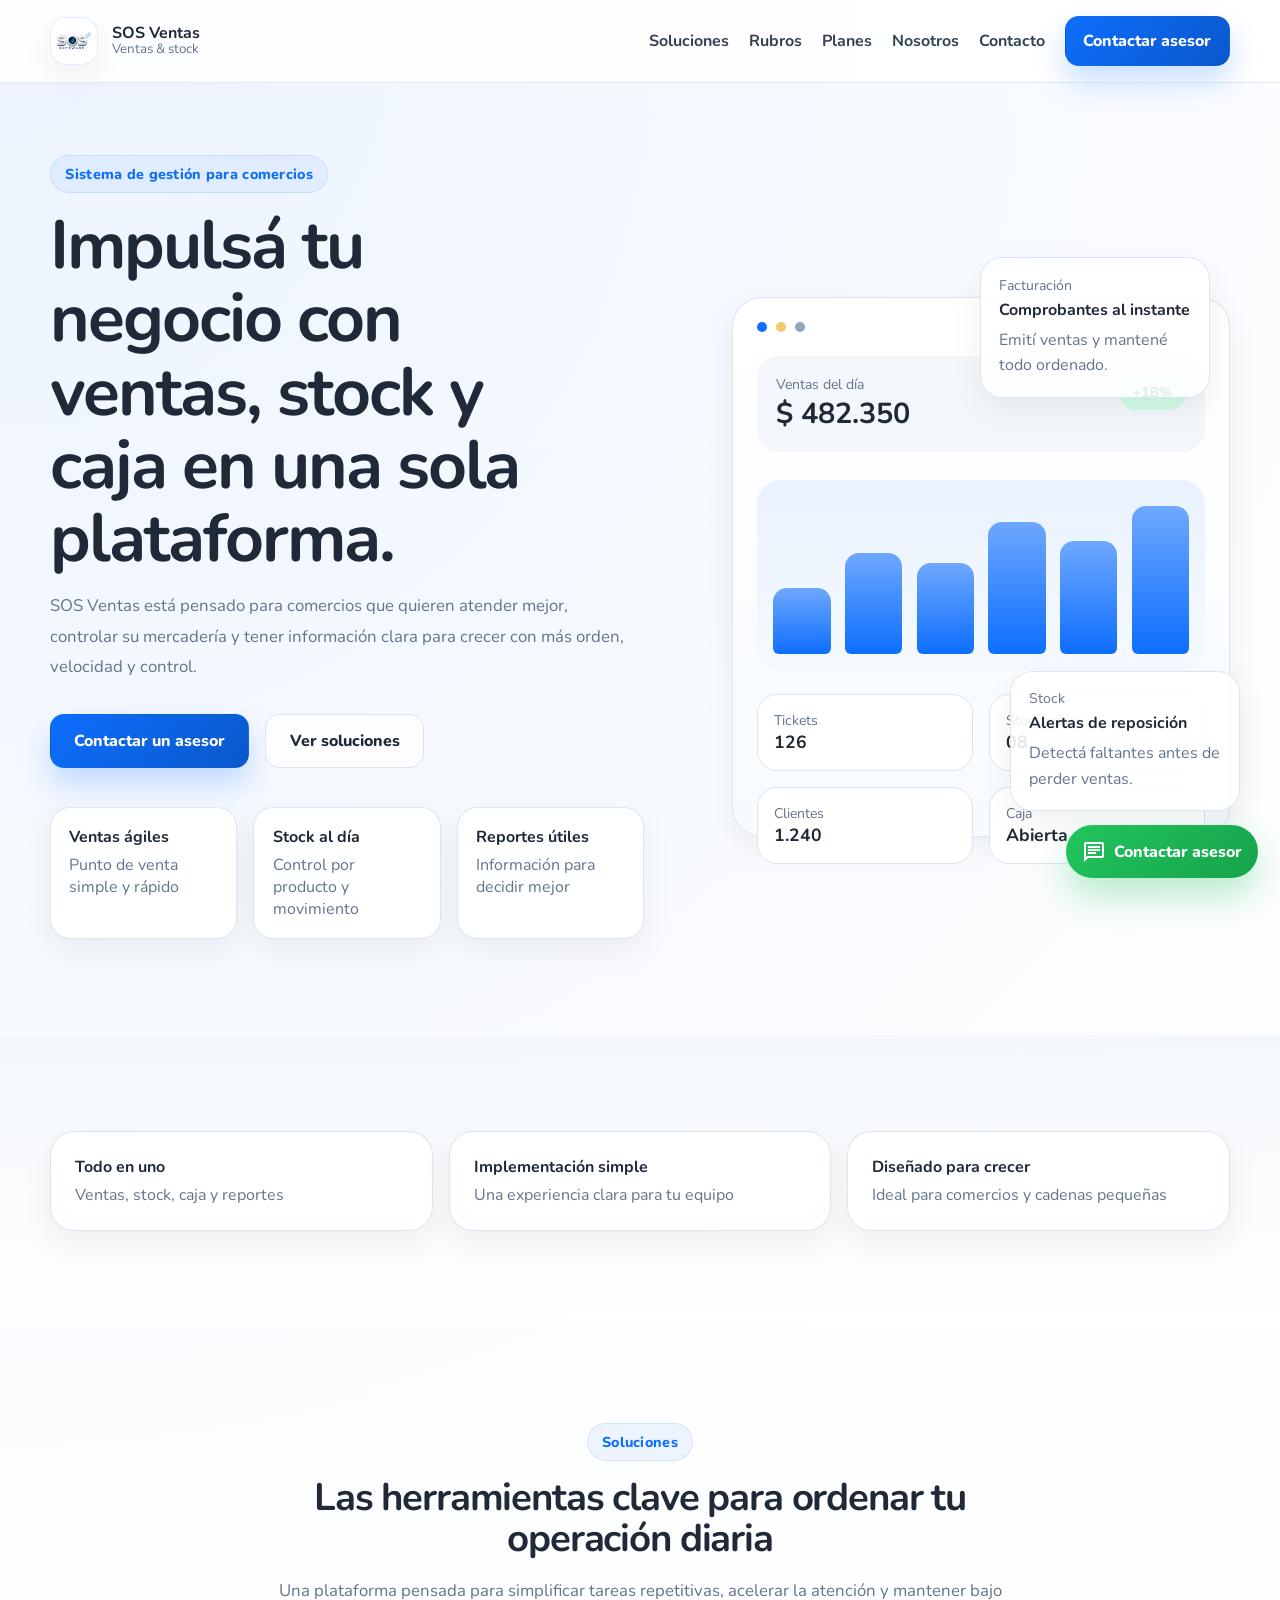
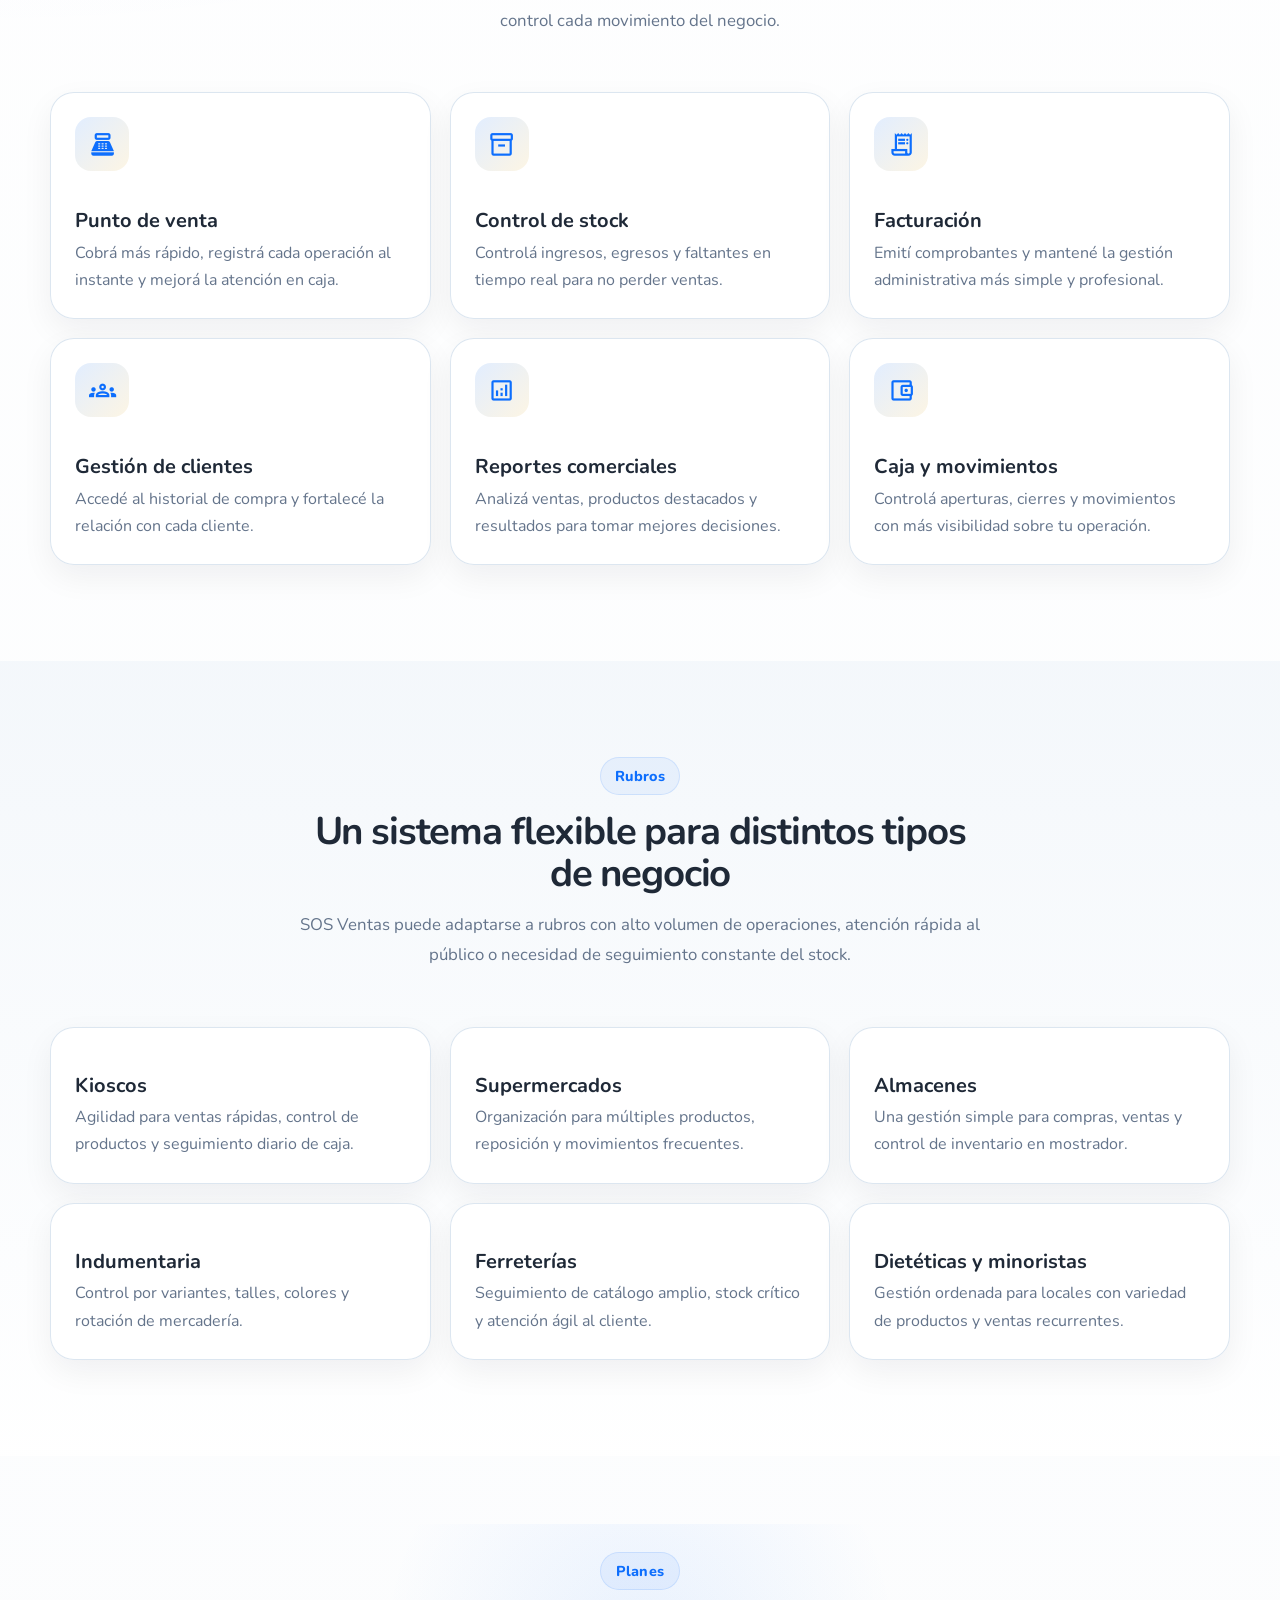
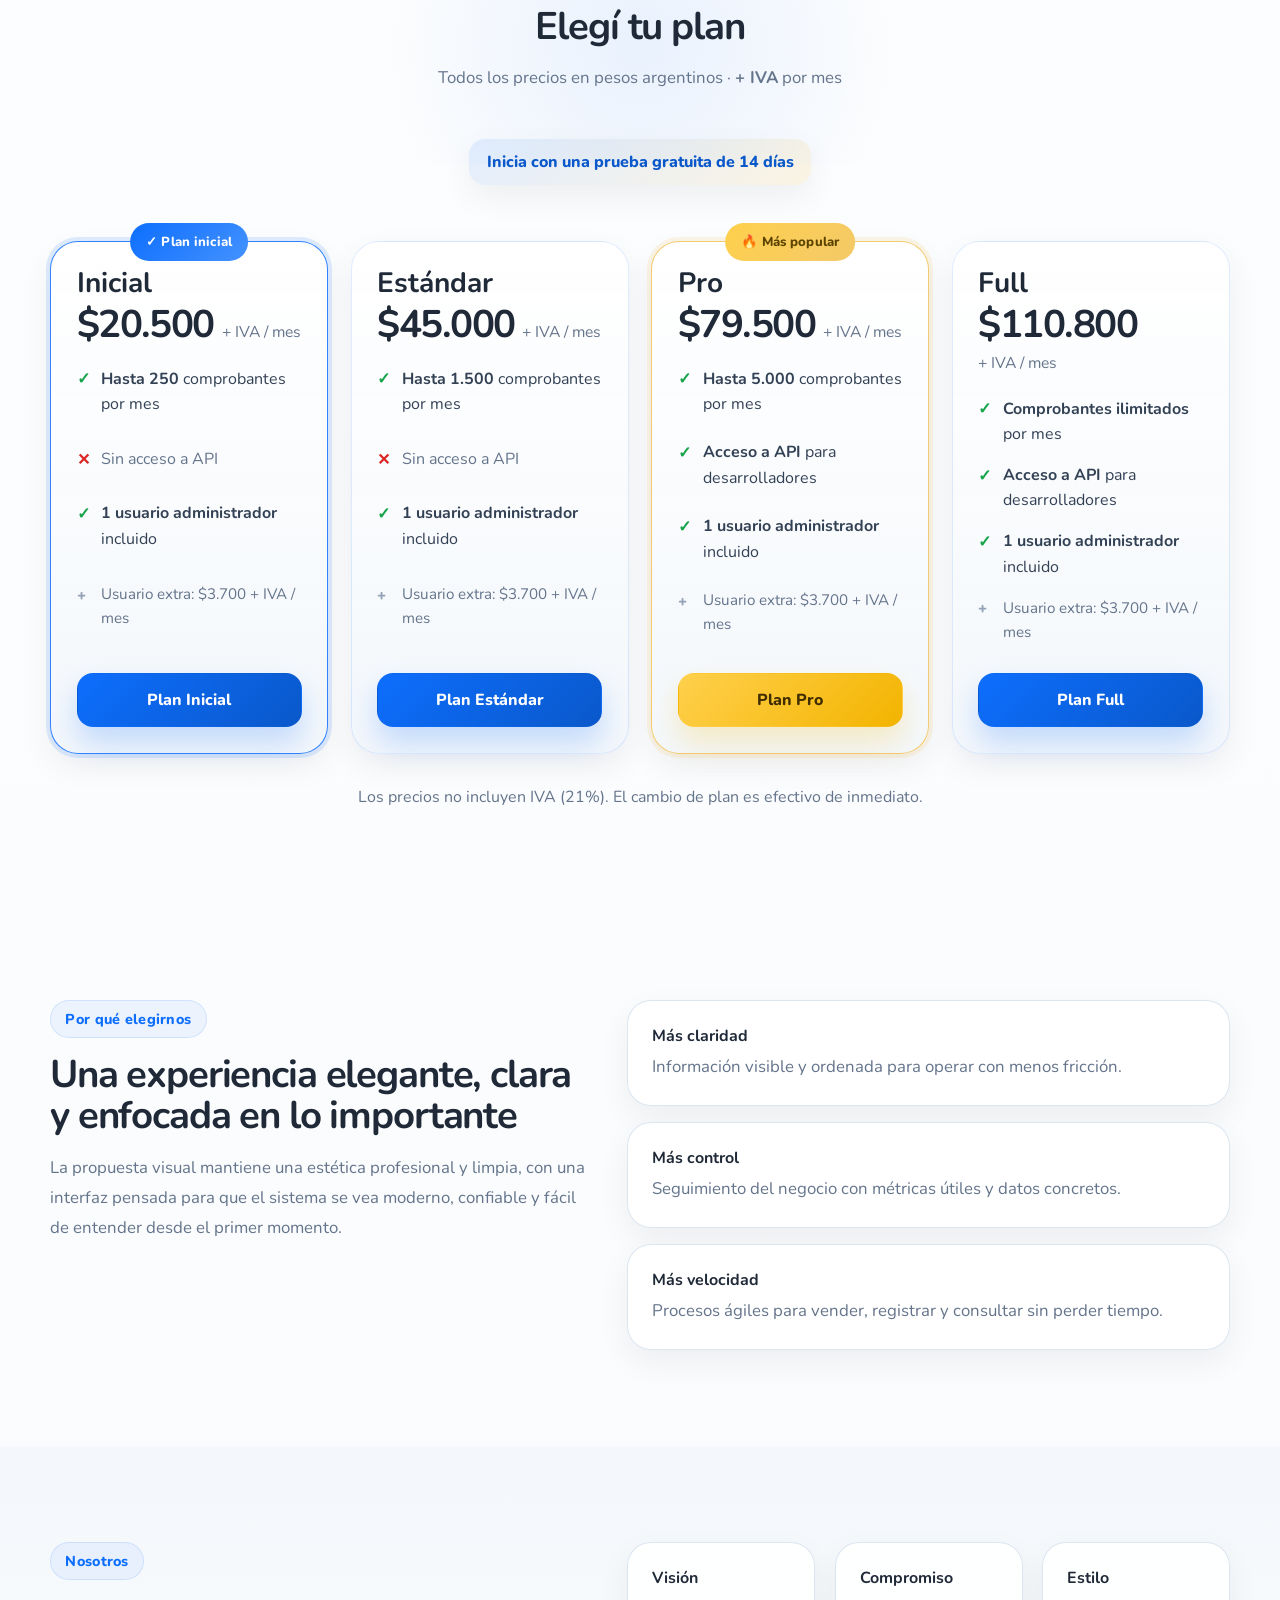
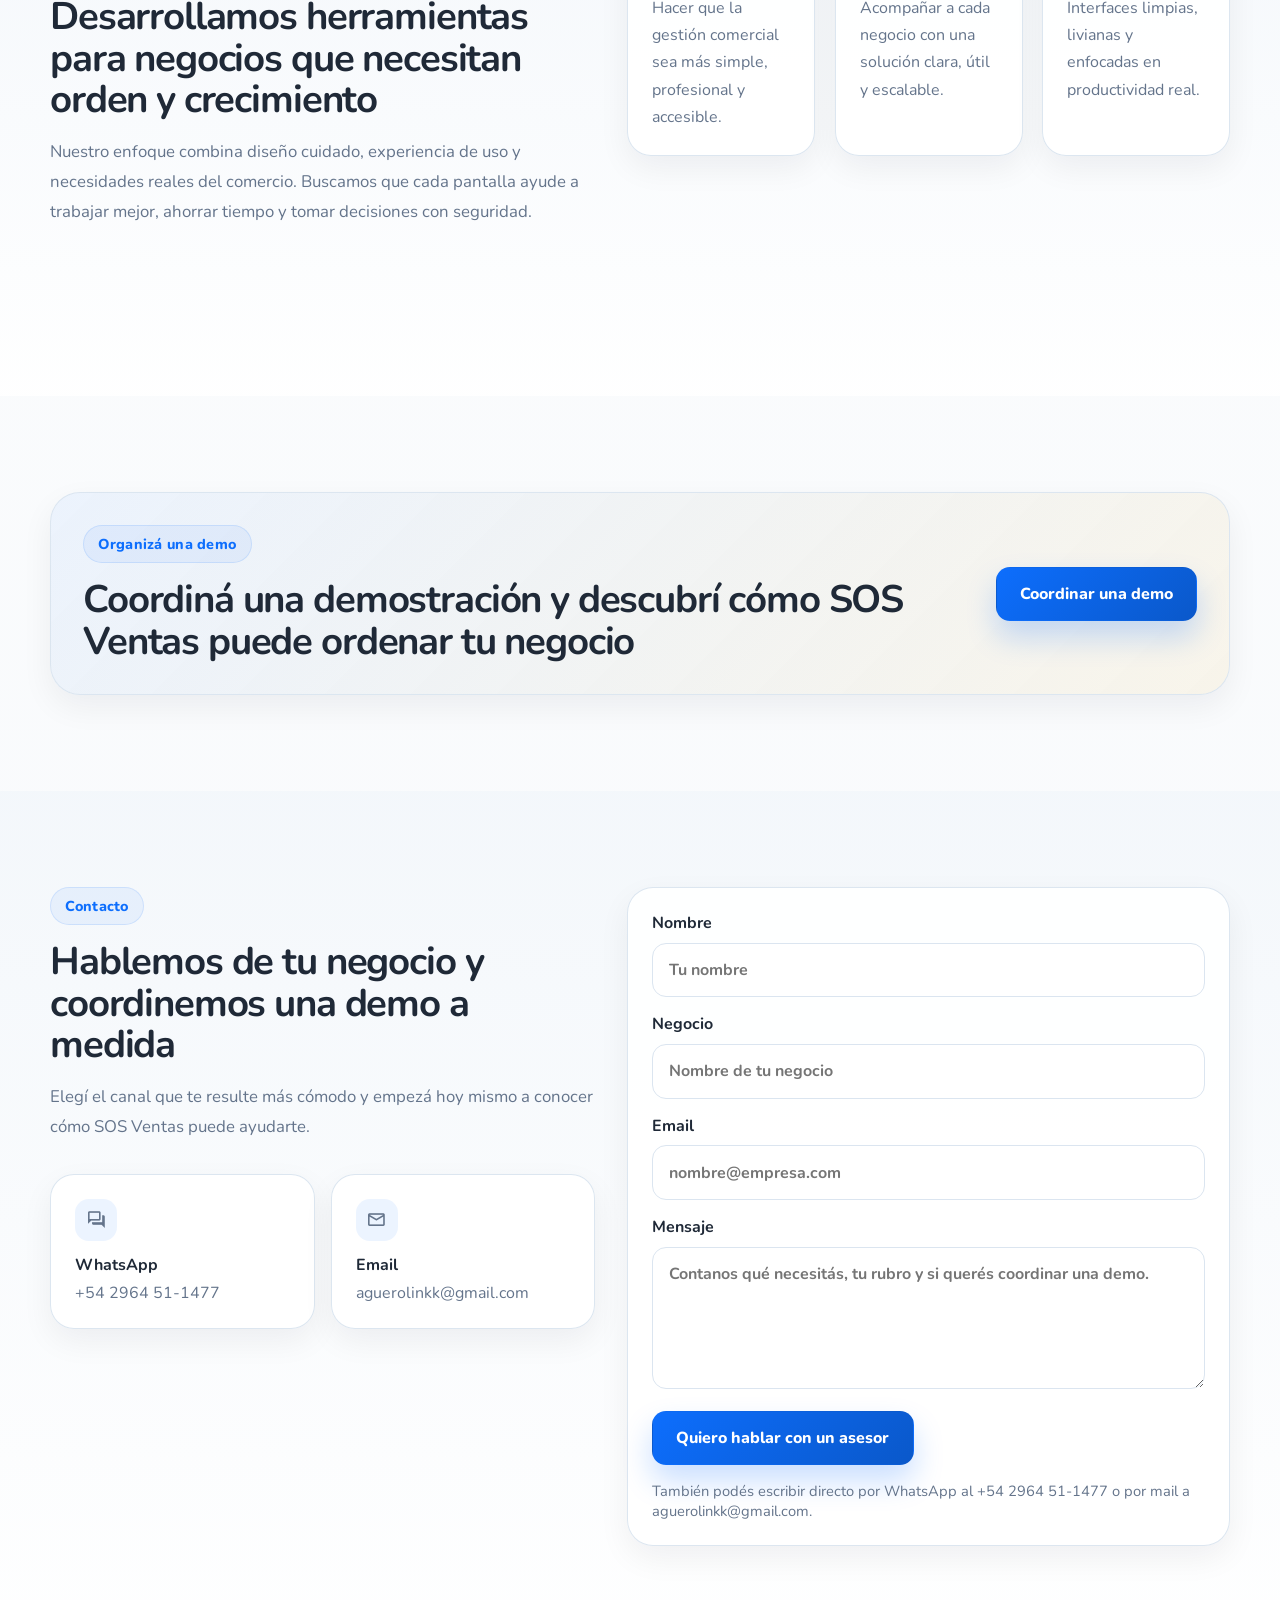
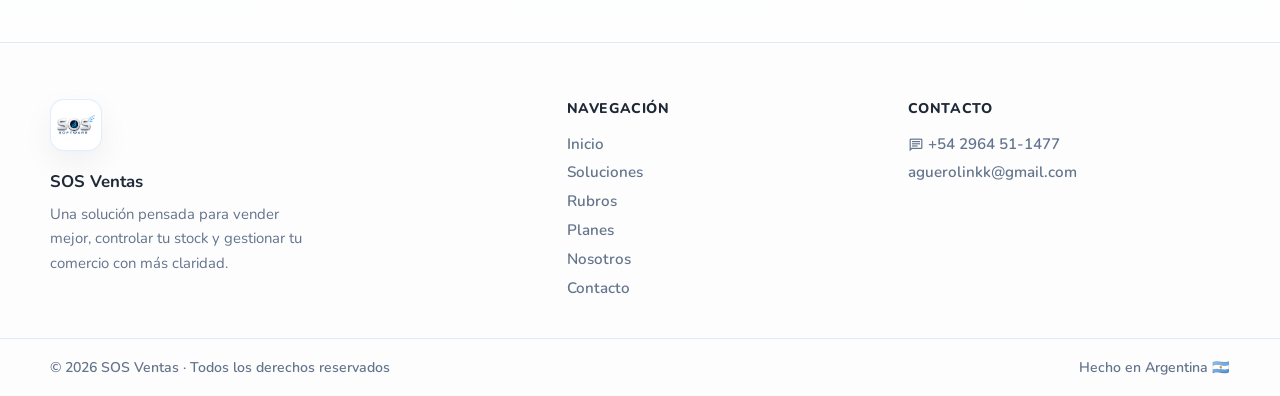
==== index.html @ 6a68c469 "Primer commit, landing sosventas" ====
<!DOCTYPE html>
<html lang="es">
<head>
    <meta charset="UTF-8">
    <meta name="viewport" content="width=device-width, initial-scale=1.0">
    <title>SOS Ventas | Sistema de ventas y stock</title>
    <meta name="description" content="Landing de SOS Ventas para promocionar el sistema de ventas, stock, facturación y reportes para comercios.">
    <link rel="preconnect" href="https://fonts.googleapis.com">
    <link rel="preconnect" href="https://fonts.gstatic.com" crossorigin>
    <link href="https://fonts.googleapis.com/css2?family=Nunito:wght@400;600;700;800&display=swap" rel="stylesheet">
    <link rel="stylesheet" href="https://fonts.googleapis.com/css2?family=Material+Symbols+Outlined:opsz,wght,FILL,GRAD@24,600,0,0">
    <link rel="stylesheet" href="styles.css">
</head>
<body>
    <header class="site-header" id="inicio">
        <div class="container header-inner">
            <a href="#inicio" class="brand" aria-label="SOS Ventas inicio">
                <span class="brand-mark">
                    <img src="sos_logo.png" alt="Logo SOS Ventas" class="brand-logo">
                </span>
                <span class="brand-copy">
                    <strong>SOS Ventas</strong>
                    <small>Ventas & stock</small>
                </span>
            </a>

            <button class="menu-toggle" type="button" aria-label="Abrir menú" aria-expanded="false" data-menu-toggle>
                <span></span>
                <span></span>
                <span></span>
            </button>

            <nav class="main-nav" data-nav>
                <a href="#soluciones">Soluciones</a>
                <a href="#rubros">Rubros</a>
                <a href="#planes">Planes</a>
                <a href="#nosotros">Nosotros</a>
                <a href="#contacto">Contacto</a>
                <a class="btn btn-primary btn-sm" href="#contacto">Contactar asesor</a>
            </nav>
        </div>
    </header>

    <main>
        <section class="hero section">
            <div class="container hero-grid">
                <div class="hero-copy">
                    <span class="eyebrow">Sistema de gestión para comercios</span>
                    <h1>Impulsá tu negocio con ventas, stock y caja en una sola plataforma.</h1>
                    <p class="lead">
                        SOS Ventas está pensado para comercios que quieren atender mejor, controlar su mercadería
                        y tener información clara para crecer con más orden, velocidad y control.
                    </p>

                    <div class="hero-actions">
                        <a class="btn btn-primary" href="#contacto">Contactar un asesor</a>
                        <a class="btn btn-secondary" href="#soluciones">Ver soluciones</a>
                    </div>

                    <div class="hero-trust">
                        <div>
                            <strong>Ventas ágiles</strong>
                            <span>Punto de venta simple y rápido</span>
                        </div>
                        <div>
                            <strong>Stock al día</strong>
                            <span>Control por producto y movimiento</span>
                        </div>
                        <div>
                            <strong>Reportes útiles</strong>
                            <span>Información para decidir mejor</span>
                        </div>
                    </div>
                </div>

                <div class="hero-visual" aria-hidden="true">
                    <div class="dashboard-card dashboard-main">
                        <div class="card-topline">
                            <span class="dot dot-blue"></span>
                            <span class="dot dot-gold"></span>
                            <span class="dot dot-slate"></span>
                        </div>
                        <div class="metric-panel">
                            <div>
                                <span class="label">Ventas del día</span>
                                <strong>$ 482.350</strong>
                            </div>
                            <span class="metric-badge positive">+18%</span>
                        </div>
                        <div class="bars">
                            <span style="height: 42%"></span>
                            <span style="height: 64%"></span>
                            <span style="height: 58%"></span>
                            <span style="height: 84%"></span>
                            <span style="height: 72%"></span>
                            <span style="height: 94%"></span>
                        </div>
                        <div class="summary-grid">
                            <article>
                                <span>Tickets</span>
                                <strong>126</strong>
                            </article>
                            <article>
                                <span>Stock crítico</span>
                                <strong>08</strong>
                            </article>
                            <article>
                                <span>Clientes</span>
                                <strong>1.240</strong>
                            </article>
                            <article>
                                <span>Caja</span>
                                <strong>Abierta</strong>
                            </article>
                        </div>
                    </div>

                    <div class="dashboard-card floating-card floating-card-top">
                        <span class="mini-title">Facturación</span>
                        <strong>Comprobantes al instante</strong>
                        <p>Emití ventas y mantené todo ordenado.</p>
                    </div>

                    <div class="dashboard-card floating-card floating-card-bottom">
                        <span class="mini-title">Stock</span>
                        <strong>Alertas de reposición</strong>
                        <p>Detectá faltantes antes de perder ventas.</p>
                    </div>
                </div>
            </div>
        </section>

        <section class="section section-soft">
            <div class="container stats-strip">
                <article>
                    <strong>Todo en uno</strong>
                    <span>Ventas, stock, caja y reportes</span>
                </article>
                <article>
                    <strong>Implementación simple</strong>
                    <span>Una experiencia clara para tu equipo</span>
                </article>
                <article>
                    <strong>Diseñado para crecer</strong>
                    <span>Ideal para comercios y cadenas pequeñas</span>
                </article>
            </div>
        </section>

        <section class="section" id="soluciones">
            <div class="container">
                <div class="section-heading">
                    <span class="eyebrow">Soluciones</span>
                    <h2>Las herramientas clave para ordenar tu operación diaria</h2>
                    <p>
                        Una plataforma pensada para simplificar tareas repetitivas, acelerar la atención
                        y mantener bajo control cada movimiento del negocio.
                    </p>
                </div>

                <div class="card-grid solutions-grid">
                    <article class="feature-card">
                        <div class="icon" aria-hidden="true">
                            <span class="material-symbols-outlined">point_of_sale</span>
                        </div>
                        <h3>Punto de venta</h3>
                        <p>Cobrá más rápido, registrá cada operación al instante y mejorá la atención en caja.</p>
                    </article>
                    <article class="feature-card">
                        <div class="icon" aria-hidden="true">
                            <span class="material-symbols-outlined">inventory_2</span>
                        </div>
                        <h3>Control de stock</h3>
                        <p>Controlá ingresos, egresos y faltantes en tiempo real para no perder ventas.</p>
                    </article>
                    <article class="feature-card">
                        <div class="icon" aria-hidden="true">
                            <span class="material-symbols-outlined">receipt_long</span>
                        </div>
                        <h3>Facturación</h3>
                        <p>Emití comprobantes y mantené la gestión administrativa más simple y profesional.</p>
                    </article>
                    <article class="feature-card">
                        <div class="icon" aria-hidden="true">
                            <span class="material-symbols-outlined">groups</span>
                        </div>
                        <h3>Gestión de clientes</h3>
                        <p>Accedé al historial de compra y fortalecé la relación con cada cliente.</p>
                    </article>
                    <article class="feature-card">
                        <div class="icon" aria-hidden="true">
                            <span class="material-symbols-outlined">analytics</span>
                        </div>
                        <h3>Reportes comerciales</h3>
                        <p>Analizá ventas, productos destacados y resultados para tomar mejores decisiones.</p>
                    </article>
                    <article class="feature-card">
                        <div class="icon" aria-hidden="true">
                            <span class="material-symbols-outlined">account_balance_wallet</span>
                        </div>
                        <h3>Caja y movimientos</h3>
                        <p>Controlá aperturas, cierres y movimientos con más visibilidad sobre tu operación.</p>
                    </article>
                </div>
            </div>
        </section>

        <section class="section section-soft" id="rubros">
            <div class="container">
                <div class="section-heading narrow">
                    <span class="eyebrow">Rubros</span>
                    <h2>Un sistema flexible para distintos tipos de negocio</h2>
                    <p>
                        SOS Ventas puede adaptarse a rubros con alto volumen de operaciones,
                        atención rápida al público o necesidad de seguimiento constante del stock.
                    </p>
                </div>

                <div class="industry-grid">
                    <article class="industry-card">
                        <h3>Kioscos</h3>
                        <p>Agilidad para ventas rápidas, control de productos y seguimiento diario de caja.</p>
                    </article>
                    <article class="industry-card">
                        <h3>Supermercados</h3>
                        <p>Organización para múltiples productos, reposición y movimientos frecuentes.</p>
                    </article>
                    <article class="industry-card">
                        <h3>Almacenes</h3>
                        <p>Una gestión simple para compras, ventas y control de inventario en mostrador.</p>
                    </article>
                    <article class="industry-card">
                        <h3>Indumentaria</h3>
                        <p>Control por variantes, talles, colores y rotación de mercadería.</p>
                    </article>
                    <article class="industry-card">
                        <h3>Ferreterías</h3>
                        <p>Seguimiento de catálogo amplio, stock crítico y atención ágil al cliente.</p>
                    </article>
                    <article class="industry-card">
                        <h3>Dietéticas y minoristas</h3>
                        <p>Gestión ordenada para locales con variedad de productos y ventas recurrentes.</p>
                    </article>
                </div>
            </div>
        </section>

        <section class="section" id="planes">
            <div class="container pricing-shell">
                <div class="section-heading pricing-heading">
                    <span class="eyebrow">Planes</span>
                    <h2>Elegí tu plan</h2>
                    <p>Todos los precios en pesos argentinos · <strong>+ IVA</strong> por mes</p>
                    <div class="pricing-status" aria-label="Plan actual">
                        <span>Inicia con una prueba gratuita de 14 días</span>
                    </div>
                </div>

                <div class="pricing-grid">
                    <article class="pricing-card pricing-card-current">
                        <div class="plan-badge plan-badge-current">✓ Plan inicial</div>
                        <div class="pricing-card-head">
                            <h3>Inicial</h3>
                            <div class="plan-price-row">
                                <strong>$20.500</strong>
                                <span>+ IVA / mes</span>
                            </div>
                        </div>
                        <ul class="plan-feature-list" aria-label="Características del plan Inicial">
                            <li class="feature-ok"><strong>Hasta 250</strong> comprobantes por mes</li>
                            <li class="feature-no">Sin acceso a API</li>
                            <li class="feature-ok"><strong>1 usuario administrador</strong> incluido</li>
                            <li class="feature-extra">Usuario extra: $3.700 + IVA / mes</li>
                        </ul>
                        <a class="btn btn-primary plan-button" href="https://wa.me/542964511477?text=Hola%2C+me+interesa+el+Plan+Inicial+de+SOS+Ventas+(%2420.500+%2B+IVA%2Fmes).+%C2%BFPodr%C3%ADa+darme+m%C3%A1s+informaci%C3%B3n%3F" target="_blank" rel="noreferrer">Plan Inicial</a>
                    </article>

                    <article class="pricing-card">
                        <div class="pricing-card-head">
                            <h3>Estándar</h3>
                            <div class="plan-price-row">
                                <strong>$45.000</strong>
                                <span>+ IVA / mes</span>
                            </div>
                        </div>
                        <ul class="plan-feature-list" aria-label="Características del plan Estándar">
                            <li class="feature-ok"><strong>Hasta 1.500</strong> comprobantes por mes</li>
                            <li class="feature-no">Sin acceso a API</li>
                            <li class="feature-ok"><strong>1 usuario administrador</strong> incluido</li>
                            <li class="feature-extra">Usuario extra: $3.700 + IVA / mes</li>
                        </ul>
                        <a class="btn btn-primary plan-button" href="https://wa.me/542964511477?text=Hola%2C+me+interesa+el+Plan+Est%C3%A1ndar+de+SOS+Ventas+(%2445.000+%2B+IVA%2Fmes).+%C2%BFPodr%C3%ADa+darme+m%C3%A1s+informaci%C3%B3n%3F" target="_blank" rel="noreferrer">Plan Estándar</a>
                    </article>

                    <article class="pricing-card pricing-card-popular">
                        <div class="plan-badge plan-badge-popular">🔥 Más popular</div>
                        <div class="pricing-card-head">
                            <h3>Pro</h3>
                            <div class="plan-price-row">
                                <strong>$79.500</strong>
                                <span>+ IVA / mes</span>
                            </div>
                        </div>
                        <ul class="plan-feature-list" aria-label="Características del plan Pro">
                            <li class="feature-ok"><strong>Hasta 5.000</strong> comprobantes por mes</li>
                            <li class="feature-ok"><strong>Acceso a API</strong> para desarrolladores</li>
                            <li class="feature-ok"><strong>1 usuario administrador</strong> incluido</li>
                            <li class="feature-extra">Usuario extra: $3.700 + IVA / mes</li>
                        </ul>
                        <a class="btn plan-button plan-button-highlight" href="https://wa.me/542964511477?text=Hola%2C+me+interesa+el+Plan+Pro+de+SOS+Ventas+(%2479.500+%2B+IVA%2Fmes).+%C2%BFPodr%C3%ADa+darme+m%C3%A1s+informaci%C3%B3n%3F" target="_blank" rel="noreferrer">Plan Pro</a>
                    </article>

                    <article class="pricing-card">
                        <div class="pricing-card-head">
                            <h3>Full</h3>
                            <div class="plan-price-row">
                                <strong>$110.800</strong>
                                <span>+ IVA / mes</span>
                            </div>
                        </div>
                        <ul class="plan-feature-list" aria-label="Características del plan Full">
                            <li class="feature-ok"><strong>Comprobantes ilimitados</strong> por mes</li>
                            <li class="feature-ok"><strong>Acceso a API</strong> para desarrolladores</li>
                            <li class="feature-ok"><strong>1 usuario administrador</strong> incluido</li>
                            <li class="feature-extra">Usuario extra: $3.700 + IVA / mes</li>
                        </ul>
                        <a class="btn btn-primary plan-button" href="https://wa.me/542964511477?text=Hola%2C+me+interesa+el+Plan+Full+de+SOS+Ventas+(%24110.800+%2B+IVA%2Fmes).+%C2%BFPodr%C3%ADa+darme+m%C3%A1s+informaci%C3%B3n%3F" target="_blank" rel="noreferrer">Plan Full</a>
                    </article>
                </div>

                <p class="pricing-note">Los precios no incluyen IVA (21%). El cambio de plan es efectivo de inmediato.</p>
            </div>
        </section>

        <section class="section">
            <div class="container two-column-panel">
                <div>
                    <span class="eyebrow">Por qué elegirnos</span>
                    <h2>Una experiencia elegante, clara y enfocada en lo importante</h2>
                    <p>
                        La propuesta visual mantiene una estética profesional y limpia, con una interfaz pensada
                        para que el sistema se vea moderno, confiable y fácil de entender desde el primer momento.
                    </p>
                </div>

                <div class="benefits-list">
                    <article>
                        <strong>Más claridad</strong>
                        <p>Información visible y ordenada para operar con menos fricción.</p>
                    </article>
                    <article>
                        <strong>Más control</strong>
                        <p>Seguimiento del negocio con métricas útiles y datos concretos.</p>
                    </article>
                    <article>
                        <strong>Más velocidad</strong>
                        <p>Procesos ágiles para vender, registrar y consultar sin perder tiempo.</p>
                    </article>
                </div>
            </div>
        </section>

        <section class="section section-soft" id="nosotros">
            <div class="container about-layout">
                <div class="section-heading text-left">
                    <span class="eyebrow">Nosotros</span>
                    <h2>Desarrollamos herramientas para negocios que necesitan orden y crecimiento</h2>
                    <p>
                        Nuestro enfoque combina diseño cuidado, experiencia de uso y necesidades reales del comercio.
                        Buscamos que cada pantalla ayude a trabajar mejor, ahorrar tiempo y tomar decisiones con seguridad.
                    </p>
                </div>

                <div class="about-cards">
                    <article>
                        <strong>Visión</strong>
                        <p>Hacer que la gestión comercial sea más simple, profesional y accesible.</p>
                    </article>
                    <article>
                        <strong>Compromiso</strong>
                        <p>Acompañar a cada negocio con una solución clara, útil y escalable.</p>
                    </article>
                    <article>
                        <strong>Estilo</strong>
                        <p>Interfaces limpias, livianas y enfocadas en productividad real.</p>
                    </article>
                </div>
            </div>
        </section>

        <section class="section">
            <div class="container cta-panel">
                <div>
                    <span class="eyebrow">Organizá una demo</span>
                    <h2>Coordiná una demostración y descubrí cómo SOS Ventas puede ordenar tu negocio</h2>
                </div>
                <div class="cta-actions">
                    <a class="btn btn-primary" href="https://wa.me/542964511477?text=Hola%2C%20quiero%20coordinar%20una%20demo%20de%20SOS%20Ventas" target="_blank" rel="noreferrer">Coordinar una demo</a>
                </div>
            </div>
        </section>

        <section class="section section-soft" id="contacto">
            <div class="container contact-layout">
                <div class="section-heading text-left">
                    <span class="eyebrow">Contacto</span>
                    <h2>Hablemos de tu negocio y coordinemos una demo a medida</h2>
                    <p>
                        Elegí el canal que te resulte más cómodo y empezá hoy mismo a conocer cómo SOS Ventas puede ayudarte.
                    </p>

                    <div class="contact-shortcuts">
                        <a class="shortcut-card" href="https://wa.me/542964511477?text=Hola%2C%20quiero%20asesoramiento%20sobre%20SOS%20Ventas" target="_blank" rel="noreferrer">
                            <span class="shortcut-icon material-symbols-outlined" aria-hidden="true">forum</span>
                            <strong>WhatsApp</strong>
                            <span>+54 2964 51-1477</span>
                        </a>
                        <a class="shortcut-card" href="mailto:aguerolinkk@gmail.com?subject=Consulta%20sobre%20SOS%20Ventas">
                            <span class="shortcut-icon material-symbols-outlined" aria-hidden="true">mail</span>
                            <strong>Email</strong>
                            <span>aguerolinkk@gmail.com</span>
                        </a>
                    </div>
                </div>

                <form class="contact-form" action="mailto:aguerolinkk@gmail.com" method="post" enctype="text/plain">
                    <label>
                        Nombre
                        <input type="text" name="nombre" placeholder="Tu nombre">
                    </label>
                    <label>
                        Negocio
                        <input type="text" name="negocio" placeholder="Nombre de tu negocio">
                    </label>
                    <label>
                        Email
                        <input type="email" name="email" placeholder="nombre@empresa.com">
                    </label>
                    <label>
                        Mensaje
                        <textarea name="mensaje" rows="5" placeholder="Contanos qué necesitás, tu rubro y si querés coordinar una demo."></textarea>
                    </label>
                    <button class="btn btn-primary" type="submit">Quiero hablar con un asesor</button>
                    <p class="form-note">También podés escribir directo por WhatsApp al +54 2964 51-1477 o por mail a aguerolinkk@gmail.com.</p>
                </form>
            </div>
        </section>
    </main>

    <footer class="site-footer">
        <div class="container footer-top">
            <div class="footer-brand">
                <div class="footer-brand-logo-wrap">
                    <img src="sos_logo.png" alt="Logo SOS Ventas" class="footer-logo">
                </div>
                <strong>SOS Ventas</strong>
                <p>Una solución pensada para vender mejor, controlar tu stock y gestionar tu comercio con más claridad.</p>
            </div>

            <nav class="footer-col" aria-label="Navegación del pie">
                <span class="footer-col-title">Navegación</span>
                <a href="#inicio">Inicio</a>
                <a href="#soluciones">Soluciones</a>
                <a href="#rubros">Rubros</a>
                <a href="#planes">Planes</a>
                <a href="#nosotros">Nosotros</a>
                <a href="#contacto">Contacto</a>
            </nav>

            <div class="footer-col">
                <span class="footer-col-title">Contacto</span>
                <a href="https://wa.me/542964511477?text=Hola%2C%20quiero%20asesoramiento%20sobre%20SOS%20Ventas" target="_blank" rel="noreferrer">
                    <span class="material-symbols-outlined" aria-hidden="true" style="font-size:1rem;vertical-align:middle;">chat</span>
                    +54 2964 51-1477
                </a>
                <a href="mailto:aguerolinkk@gmail.com">aguerolinkk@gmail.com</a>
            </div>
        </div>

        <div class="footer-bottom">
            <div class="container footer-bottom-inner">
                <span>© 2026 SOS Ventas · Todos los derechos reservados</span>
                <span>Hecho en Argentina 🇦🇷</span>
            </div>
        </div>
    </footer>

    <a class="floating-whatsapp" href="https://wa.me/542964511477?text=Hola%2C%20quiero%20asesoramiento%20sobre%20SOS%20Ventas" target="_blank" rel="noreferrer" aria-label="Contactar por WhatsApp">
        <span class="material-symbols-outlined" aria-hidden="true">chat</span>
        <span>Contactar asesor</span>
    </a>

    <script src="script.js"></script>
</body>
</html>
---- styles.css ----
:root {
    --bg: #f8fafc;
    --surface: #ffffff;
    --surface-soft: #f3f7fb;
    --surface-strong: #eef4fb;
    --text: #1f2937;
    --muted: #64748b;
    --line: #dbe5f0;
    --primary: #0d6efd;
    --primary-dark: #0a58ca;
    --accent: #cfe2ff;
    --gold: #f3c969;
    --shadow: 0 20px 60px rgba(15, 23, 42, 0.08);
    --shadow-soft: 0 12px 32px rgba(15, 23, 42, 0.06);
    --radius: 24px;
    --radius-sm: 18px;
    --container: 1180px;
}

* {
    box-sizing: border-box;
}

html {
    scroll-behavior: smooth;
}

body {
    margin: 0;
    font-family: 'Nunito', sans-serif;
    color: var(--text);
    background:
        radial-gradient(circle at top left, rgba(13, 110, 253, 0.08), transparent 24%),
        linear-gradient(180deg, #ffffff 0%, #f8fafc 100%);
}

a {
    color: inherit;
    text-decoration: none;
}

button,
input,
textarea {
    font: inherit;
}

img {
    max-width: 100%;
}

.container {
    width: min(calc(100% - 2rem), var(--container));
    margin: 0 auto;
}

.section {
    padding: 96px 0;
}

.section-soft {
    background: linear-gradient(180deg, rgba(243, 247, 251, 0.9), rgba(255, 255, 255, 0.9));
}

.eyebrow {
    display: inline-flex;
    align-items: center;
    gap: 0.5rem;
    margin-bottom: 1rem;
    padding: 0.5rem 0.9rem;
    border: 1px solid rgba(13, 110, 253, 0.12);
    border-radius: 999px;
    background: rgba(13, 110, 253, 0.06);
    color: var(--primary);
    font-size: 0.9rem;
    font-weight: 800;
    letter-spacing: 0.02em;
}

.section-heading {
    max-width: 760px;
    margin: 0 auto 3.5rem;
    text-align: center;
}

.section-heading.text-left,
.text-left {
    text-align: left;
    margin-left: 0;
}

.section-heading.narrow {
    max-width: 700px;
}

.section-heading h2,
.hero h1,
.two-column-panel h2,
.cta-panel h2 {
    margin: 0;
    line-height: 1.08;
    letter-spacing: -0.03em;
}

.section-heading h2,
.two-column-panel h2,
.cta-panel h2 {
    font-size: clamp(2rem, 3vw, 3rem);
}

.section-heading p,
.lead,
.two-column-panel p,
.contact-layout .section-heading p,
.about-layout .section-heading p {
    margin-top: 1rem;
    color: var(--muted);
    font-size: 1.05rem;
    line-height: 1.8;
}

.site-header {
    position: sticky;
    top: 0;
    z-index: 100;
    backdrop-filter: blur(18px);
    background: rgba(255, 255, 255, 0.85);
    border-bottom: 1px solid rgba(219, 229, 240, 0.8);
}

.header-inner {
    display: flex;
    align-items: center;
    justify-content: space-between;
    gap: 1rem;
    min-height: 82px;
}

.brand {
    display: inline-flex;
    align-items: center;
    gap: 0.9rem;
}

.brand-mark {
    display: grid;
    place-items: center;
    width: 48px;
    height: 48px;
    border-radius: 16px;
    padding: 0.35rem;
    background: #ffffff;
    font-weight: 800;
    box-shadow: var(--shadow-soft);
    overflow: hidden;
    border: 1px solid rgba(13, 110, 253, 0.12);
}

.brand-logo {
    width: 100%;
    height: 100%;
    object-fit: contain;
}

.brand-copy {
    display: flex;
    flex-direction: column;
    line-height: 1.1;
}

.brand-copy strong {
    font-size: 1rem;
}

.brand-copy small {
    color: var(--muted);
}

.main-nav {
    display: flex;
    align-items: center;
    gap: 1.25rem;
}

.main-nav a:not(.btn) {
    color: #334155;
    font-weight: 700;
    transition: color 0.15s ease;
}

.main-nav a:not(.btn):hover {
    color: var(--primary);
}

.menu-toggle {
    display: none;
    flex-direction: column;
    justify-content: center;
    gap: 4px;
    width: 46px;
    height: 46px;
    padding: 0;
    border: 1px solid var(--line);
    border-radius: 14px;
    background: var(--surface);
}

.menu-toggle span {
    width: 20px;
    height: 2px;
    margin: 0 auto;
    background: var(--text);
    border-radius: 999px;
    transition: transform 0.25s ease, opacity 0.2s ease;
    transform-origin: center;
}

.menu-toggle[aria-expanded="true"] span:nth-child(1) {
    transform: translateY(6px) rotate(45deg);
}

.menu-toggle[aria-expanded="true"] span:nth-child(2) {
    opacity: 0;
    transform: scaleX(0);
}

.menu-toggle[aria-expanded="true"] span:nth-child(3) {
    transform: translateY(-6px) rotate(-45deg);
}

.site-header.is-scrolled {
    box-shadow: 0 4px 28px rgba(15, 23, 42, 0.1);
}

.btn {
    display: inline-flex;
    align-items: center;
    justify-content: center;
    gap: 0.6rem;
    padding: 0.95rem 1.45rem;
    border-radius: 14px;
    border: 1px solid transparent;
    font-weight: 800;
    transition: transform 0.2s ease, box-shadow 0.2s ease, background 0.2s ease, border-color 0.2s ease;
}

.btn:hover {
    transform: translateY(-2px);
}

.btn-primary {
    background: linear-gradient(135deg, var(--primary), var(--primary-dark));
    color: #fff;
    box-shadow: 0 16px 30px rgba(13, 110, 253, 0.22);
}

.btn-secondary {
    border-color: var(--line);
    background: rgba(255, 255, 255, 0.8);
    color: var(--text);
}

.btn-sm {
    padding: 0.8rem 1.1rem;
}

.hero {
    padding-top: 72px;
}

.hero-grid {
    display: grid;
    grid-template-columns: 1.05fr 0.95fr;
    gap: 3rem;
    align-items: center;
}

.hero h1 {
    font-size: clamp(2.9rem, 5.3vw, 5rem);
    max-width: 12ch;
}

.hero-copy .lead {
    max-width: 58ch;
}

.hero-actions {
    display: flex;
    flex-wrap: wrap;
    gap: 1rem;
    margin: 2rem 0 2.4rem;
}

.hero-trust {
    display: grid;
    grid-template-columns: repeat(3, minmax(0, 1fr));
    gap: 1rem;
}

.hero-trust div,
.stats-strip article,
.feature-card,
.industry-card,
.about-cards article,
.shortcut-card,
.contact-form,
.benefits-list article,
.cta-panel,
.dashboard-card {
    background: rgba(255, 255, 255, 0.88);
    border: 1px solid rgba(219, 229, 240, 0.95);
    box-shadow: var(--shadow-soft);
}

.hero-trust div {
    padding: 1.15rem;
    border-radius: 20px;
}

.hero-trust strong,
.stats-strip strong,
.feature-card h3,
.industry-card h3,
.about-cards strong,
.benefits-list strong,
.shortcut-card strong {
    display: block;
    margin-bottom: 0.35rem;
}

.hero-trust span,
.stats-strip span,
.feature-card p,
.industry-card p,
.about-cards p,
.benefits-list p,
.shortcut-card span,
.form-note,
.site-footer p {
    color: var(--muted);
}

.hero-visual {
    position: relative;
    min-height: 580px;
}

.dashboard-main {
    position: absolute;
    inset: 40px 0 0 40px;
    padding: 1.5rem;
    border-radius: 30px;
    background: linear-gradient(180deg, #ffffff, #f7fbff);
}

.card-topline {
    display: flex;
    gap: 0.55rem;
    margin-bottom: 1.5rem;
}

.dot {
    width: 10px;
    height: 10px;
    border-radius: 50%;
}

.dot-blue { background: var(--primary); }
.dot-gold { background: var(--gold); }
.dot-slate { background: #94a3b8; }

.metric-panel {
    display: flex;
    align-items: start;
    justify-content: space-between;
    gap: 1rem;
    margin-bottom: 1.75rem;
    padding: 1.2rem;
    border-radius: 22px;
    background: var(--surface-soft);
}

.metric-panel .label,
.mini-title,
.summary-grid span {
    display: block;
    font-size: 0.88rem;
    color: var(--muted);
}

.metric-panel strong {
    font-size: clamp(1.8rem, 2vw, 2.2rem);
}

.metric-badge {
    padding: 0.45rem 0.8rem;
    border-radius: 999px;
    font-weight: 800;
    font-size: 0.9rem;
}

.metric-badge.positive {
    color: #0f766e;
    background: #d1fae5;
}

.bars {
    display: grid;
    grid-template-columns: repeat(6, 1fr);
    align-items: end;
    gap: 0.9rem;
    height: 190px;
    margin-bottom: 1.5rem;
    padding: 1rem;
    border-radius: 24px;
    background: linear-gradient(180deg, rgba(13, 110, 253, 0.08), rgba(13, 110, 253, 0.02));
}

.bars span {
    display: block;
    border-radius: 14px 14px 6px 6px;
    background: linear-gradient(180deg, #6ea8fe, #0d6efd);
}

.summary-grid {
    display: grid;
    grid-template-columns: repeat(2, minmax(0, 1fr));
    gap: 1rem;
}

.summary-grid article {
    padding: 1rem;
    border-radius: 20px;
    background: #ffffff;
    border: 1px solid var(--line);
}

.summary-grid strong {
    font-size: 1.1rem;
}

.floating-card {
    position: absolute;
    width: 230px;
    padding: 1.1rem;
    border-radius: 22px;
}

.floating-card strong {
    display: block;
    margin: 0.25rem 0 0.45rem;
}

.floating-card p {
    margin: 0;
    color: var(--muted);
    line-height: 1.6;
}

.floating-card-top {
    top: 0;
    right: 20px;
}

.floating-card-bottom {
    right: -10px;
    bottom: 26px;
}

.stats-strip {
    display: grid;
    grid-template-columns: repeat(3, minmax(0, 1fr));
    gap: 1rem;
}

.stats-strip article,
.feature-card,
.industry-card,
.about-cards article,
.benefits-list article,
.shortcut-card {
    padding: 1.5rem;
    border-radius: 24px;
}

.card-grid,
.industry-grid,
.about-cards {
    display: grid;
    gap: 1.2rem;
}

.solutions-grid,
.industry-grid {
    grid-template-columns: repeat(3, minmax(0, 1fr));
}

.icon {
    display: inline-grid;
    place-items: center;
    width: 54px;
    height: 54px;
    margin-bottom: 1rem;
    border-radius: 16px;
    background: linear-gradient(135deg, rgba(13, 110, 253, 0.12), rgba(243, 201, 105, 0.18));
    color: var(--primary);
    font-weight: 800;
}

.icon .material-symbols-outlined {
    font-size: 1.7rem;
}

.feature-card h3,
.industry-card h3 {
    font-size: 1.25rem;
}

.feature-card p,
.industry-card p,
.about-cards p,
.benefits-list p {
    margin: 0;
    line-height: 1.7;
}

.two-column-panel,
.contact-layout,
.about-layout {
    display: grid;
    grid-template-columns: 0.95fr 1.05fr;
    gap: 2rem;
    align-items: start;
}

.benefits-list {
    display: grid;
    gap: 1rem;
}

.about-cards {
    grid-template-columns: repeat(3, minmax(0, 1fr));
}

.pricing-shell {
    position: relative;
}

.pricing-shell::before {
    content: '';
    position: absolute;
    top: -28px;
    left: 50%;
    width: min(720px, 100%);
    height: 240px;
    transform: translateX(-50%);
    border-radius: 999px;
    background: radial-gradient(circle, rgba(13, 110, 253, 0.08), transparent 68%);
    pointer-events: none;
}

.pricing-heading {
    position: relative;
}

.pricing-status {
    display: inline-flex;
    flex-wrap: wrap;
    justify-content: center;
    gap: 0.45rem;
    margin-top: 1.8rem;
    padding: 0.75rem 1.1rem;
    border-radius: 16px;
    background: linear-gradient(135deg, rgba(13, 110, 253, 0.1), rgba(243, 201, 105, 0.18));
    color: var(--primary-dark);
    font-weight: 800;
    box-shadow: var(--shadow-soft);
}

.pricing-status span + span::before {
    content: '·';
    margin-right: 0.45rem;
}

.pricing-grid {
    position: relative;
    display: grid;
    grid-template-columns: repeat(4, minmax(0, 1fr));
    gap: 1.4rem;
    align-items: stretch;
}

.pricing-card {
    position: relative;
    display: flex;
    flex-direction: column;
    min-height: 100%;
    padding: 1.6rem;
    border: 1px solid rgba(13, 110, 253, 0.12);
    border-radius: 28px;
    background: linear-gradient(180deg, rgba(255, 255, 255, 0.98), rgba(243, 247, 251, 0.96));
    box-shadow: var(--shadow-soft);
}

.pricing-card-current {
    border-color: rgba(13, 110, 253, 0.85);
    box-shadow: 0 0 0 4px rgba(13, 110, 253, 0.12), var(--shadow-soft);
}

.pricing-card-popular {
    border-color: rgba(243, 201, 105, 0.95);
    box-shadow: 0 0 0 4px rgba(243, 201, 105, 0.16), var(--shadow-soft);
}

.plan-badge {
    position: absolute;
    top: 0;
    left: 50%;
    display: inline-flex;
    align-items: center;
    justify-content: center;
    min-height: 38px;
    padding: 0.45rem 1rem;
    border-radius: 999px;
    transform: translate(-50%, -50%);
    font-size: 0.82rem;
    font-weight: 800;
    letter-spacing: 0.01em;
    white-space: nowrap;
}

.plan-badge-current {
    background: linear-gradient(135deg, var(--primary), #4492ff);
    color: #fff;
}

.plan-badge-popular {
    background: linear-gradient(135deg, #ffd04c, #f3c969);
    color: #5c4300;
}

.pricing-card-head {
    margin-bottom: 1.4rem;
}

.pricing-card h3 {
    margin: 0 0 0.45rem;
    font-size: 1.75rem;
    line-height: 1.1;
}

.plan-price-row {
    display: flex;
    flex-wrap: wrap;
    align-items: baseline;
    gap: 0.5rem;
}

.plan-price-row strong {
    font-size: clamp(2rem, 3vw, 3rem);
    line-height: 1;
    letter-spacing: -0.04em;
}

.plan-price-row span {
    color: var(--muted);
    font-size: 0.98rem;
}

.plan-feature-list {
    display: grid;
    gap: 0.95rem;
    margin: 0 0 1.8rem;
    padding: 0;
    list-style: none;
    color: #334155;
    line-height: 1.6;
    flex: 1;
}

.plan-feature-list li {
    position: relative;
    padding-left: 1.55rem;
}

.plan-feature-list li::before {
    position: absolute;
    left: 0;
    top: 0.05rem;
    font-weight: 900;
}

.feature-ok::before {
    content: '✓';
    color: #16a34a;
}

.feature-no {
    color: var(--muted);
}

.feature-no::before {
    content: '✕';
    color: #dc2626;
}

.feature-extra {
    color: var(--muted);
    font-size: 0.95rem;
}

.feature-extra::before {
    content: '+';
    color: #94a3b8;
}

.plan-button {
    width: 100%;
    min-height: 54px;
    border-radius: 16px;
}

.plan-button-highlight {
    background: linear-gradient(135deg, #ffd04c, #f3b400);
    color: #402d00;
    box-shadow: 0 16px 30px rgba(243, 180, 0, 0.22);
}

.plan-button-disabled {
    border-color: rgba(13, 110, 253, 0.45);
    background: rgba(13, 110, 253, 0.04);
    color: var(--primary);
    pointer-events: none;
}

.pricing-note {
    margin: 2rem 0 0;
    text-align: center;
    color: var(--muted);
}

.cta-panel {
    display: flex;
    align-items: center;
    justify-content: space-between;
    gap: 2rem;
    padding: 2rem;
    border-radius: 30px;
    background: linear-gradient(135deg, rgba(13, 110, 253, 0.06), rgba(243, 201, 105, 0.12));
}

.cta-actions {
    display: flex;
    flex-wrap: wrap;
    gap: 1rem;
    flex-shrink: 0;
}

.cta-actions .btn {
    white-space: nowrap;
}

.contact-shortcuts {
    display: grid;
    grid-template-columns: repeat(2, minmax(0, 1fr));
    gap: 1rem;
    margin-top: 2rem;
}

.shortcut-card {
    transition: transform 0.2s ease, box-shadow 0.2s ease;
}

.shortcut-icon {
    display: inline-grid;
    place-items: center;
    width: 42px;
    height: 42px;
    margin-bottom: 0.8rem;
    border-radius: 14px;
    background: rgba(13, 110, 253, 0.08);
    color: var(--primary);
    font-size: 1.3rem;
}

.shortcut-card:hover {
    transform: translateY(-3px);
    box-shadow: var(--shadow);
}

.contact-form {
    padding: 1.5rem;
    border-radius: 26px;
}

.contact-form label {
    display: block;
    margin-bottom: 1rem;
    font-weight: 700;
}

.contact-form input,
.contact-form textarea {
    width: 100%;
    margin-top: 0.55rem;
    padding: 0.95rem 1rem;
    border: 1px solid var(--line);
    border-radius: 14px;
    background: #fff;
    color: var(--text);
    outline: none;
    transition: border-color 0.2s ease, box-shadow 0.2s ease;
}

.contact-form input:focus,
.contact-form textarea:focus {
    border-color: rgba(13, 110, 253, 0.55);
    box-shadow: 0 0 0 4px rgba(13, 110, 253, 0.1);
}

.form-note {
    margin: 1rem 0 0;
    font-size: 0.92rem;
}

.site-footer {
    border-top: 1px solid rgba(219, 229, 240, 0.8);
    background: rgba(255, 255, 255, 0.72);
}

.footer-top {
    display: grid;
    grid-template-columns: 1.6fr 1fr 1.1fr;
    gap: 3rem;
    padding: 3.5rem 0 2.5rem;
    align-items: start;
}

.footer-brand {
    display: flex;
    flex-direction: column;
    gap: 0.55rem;
}

.footer-brand-logo-wrap {
    display: inline-block;
    margin-bottom: 0.25rem;
}

.footer-logo {
    width: 52px;
    height: 52px;
    padding: 0.35rem;
    border-radius: 14px;
    object-fit: contain;
    background: #ffffff;
    border: 1px solid rgba(13, 110, 253, 0.12);
    box-shadow: var(--shadow-soft);
}

.footer-brand strong {
    font-size: 1.05rem;
    color: var(--text);
}

.footer-brand p {
    margin: 0;
    color: var(--muted);
    font-size: 0.93rem;
    line-height: 1.65;
    max-width: 30ch;
}

.footer-col {
    display: flex;
    flex-direction: column;
    gap: 0.55rem;
}

.footer-col-title {
    display: block;
    margin-bottom: 0.4rem;
    font-weight: 800;
    font-size: 0.88rem;
    letter-spacing: 0.04em;
    text-transform: uppercase;
    color: var(--text);
}

.footer-col a {
    color: var(--muted);
    font-size: 0.95rem;
    font-weight: 600;
    transition: color 0.15s ease;
}

.footer-col a:hover {
    color: var(--primary);
}

.footer-cta {
    margin-top: 0.75rem;
    align-self: flex-start;
    font-size: 0.9rem;
}

.footer-bottom {
    border-top: 1px solid rgba(219, 229, 240, 0.7);
    padding: 1.2rem 0;
}

.footer-bottom-inner {
    display: flex;
    align-items: center;
    justify-content: space-between;
    gap: 1rem;
    color: var(--muted);
    font-size: 0.88rem;
    font-weight: 600;
}

.floating-whatsapp {
    position: fixed;
    right: 22px;
    bottom: 22px;
    z-index: 90;
    display: inline-flex;
    align-items: center;
    justify-content: center;
    min-width: 120px;
    padding: 0.9rem 1rem;
    border-radius: 999px;
    background: linear-gradient(135deg, #22c55e, #16a34a);
    color: #fff;
    gap: 0.5rem;
    font-weight: 800;
    box-shadow: 0 18px 35px rgba(34, 197, 94, 0.3);
}

@media (max-width: 1080px) {
    .hero-grid,
    .two-column-panel,
    .contact-layout,
    .about-layout,
    .solutions-grid,
    .industry-grid,
    .about-cards,
    .stats-strip {
        grid-template-columns: 1fr 1fr;
    }

    .pricing-grid {
        grid-template-columns: repeat(2, minmax(0, 1fr));
    }

    .hero-grid,
    .two-column-panel,
    .contact-layout,
    .about-layout {
        gap: 2.5rem;
    }

    .hero-visual {
        min-height: 520px;
    }

    .dashboard-main {
        inset: 32px 0 0 0;
    }

    .floating-card-bottom {
        right: 12px;
    }
}

@media (max-width: 860px) {
    .menu-toggle {
        display: inline-flex;
    }

    .main-nav {
        position: absolute;
        top: calc(100% + 10px);
        left: 1rem;
        right: 1rem;
        display: flex;
        flex-direction: column;
        align-items: stretch;
        padding: 1rem;
        border: 1px solid var(--line);
        border-radius: 22px;
        background: rgba(255, 255, 255, 0.98);
        box-shadow: var(--shadow);
        transform: scaleY(0.92) translateY(-10px);
        transform-origin: top center;
        opacity: 0;
        pointer-events: none;
        transition: transform 0.22s ease, opacity 0.2s ease;
    }

    .main-nav.is-open {
        transform: scaleY(1) translateY(0);
        opacity: 1;
        pointer-events: auto;
    }

    .main-nav a:not(.btn) {
        padding: 0.75rem 0.5rem;
        border-bottom: 1px solid var(--line);
    }

    .main-nav a:not(.btn):last-of-type {
        border-bottom: none;
    }

    .main-nav .btn {
        margin-top: 0.5rem;
    }

    .hero-grid,
    .two-column-panel,
    .contact-layout,
    .about-layout,
    .solutions-grid,
    .industry-grid,
    .about-cards,
    .hero-trust,
    .stats-strip,
    .contact-shortcuts,
    .pricing-grid {
        grid-template-columns: 1fr;
    }

    .hero {
        padding-top: 44px;
    }

    .hero h1 {
        max-width: none;
    }

    .hero-visual {
        min-height: auto;
        padding-top: 1rem;
    }

    .dashboard-main,
    .floating-card {
        position: relative;
        inset: auto;
        width: auto;
    }

    .dashboard-main {
        margin-bottom: 1rem;
    }

    .cta-panel {
        flex-direction: column;
        align-items: flex-start;
    }

    .footer-top {
        grid-template-columns: 1fr 1fr;
        gap: 2rem;
        padding: 2.5rem 0 2rem;
    }

    .footer-brand {
        grid-column: 1 / -1;
    }

    .footer-bottom-inner {
        flex-direction: column;
        align-items: flex-start;
        gap: 0.4rem;
    }

    .pricing-card {
        padding-top: 2rem;
    }

    .section {
        padding: 80px 0;
    }
}

@media (max-width: 560px) {
    .header-inner {
        min-height: 74px;
    }

    .brand-copy small {
        display: none;
    }

    .hero-actions,
    .cta-actions {
        flex-direction: column;
        align-items: stretch;
    }

    .btn {
        width: 100%;
    }

    .floating-whatsapp {
        width: auto;
        min-width: 140px;
    }

    .summary-grid {
        grid-template-columns: 1fr;
    }

    .pricing-status {
        display: flex;
        flex-direction: column;
        align-items: center;
    }

    .pricing-status span + span::before {
        content: '';
        margin-right: 0;
    }

    .section-heading,
    .section-heading.text-left {
        margin-bottom: 2.5rem;
    }

    .section {
        padding: 64px 0;
    }

    .hero {
        padding-top: 36px;
    }

    .footer-top {
        grid-template-columns: 1fr;
        gap: 1.8rem;
    }

    .footer-brand {
        grid-column: auto;
    }

    .footer-cta {
        align-self: stretch;
        text-align: center;
    }
}

/* ── Animations ── */

@keyframes bar-grow {
    from {
        height: 0;
        opacity: 0;
    }
}

@keyframes float {
    0%, 100% { transform: translateY(0px); }
    50%       { transform: translateY(-10px); }
}

.bars span {
    animation: bar-grow 0.55s ease-out both;
}

.bars span:nth-child(1) { animation-delay: 0.3s; }
.bars span:nth-child(2) { animation-delay: 0.45s; }
.bars span:nth-child(3) { animation-delay: 0.6s; }
.bars span:nth-child(4) { animation-delay: 0.75s; }
.bars span:nth-child(5) { animation-delay: 0.9s; }
.bars span:nth-child(6) { animation-delay: 1.05s; }

@media (min-width: 861px) {
    .floating-card-top {
        animation: float 4s ease-in-out infinite;
    }

    .floating-card-bottom {
        animation: float 4.8s ease-in-out infinite;
        animation-delay: -2.4s;
    }
}

@media (prefers-reduced-motion: reduce) {
    .bars span,
    .floating-card-top,
    .floating-card-bottom {
        animation: none;
    }
}
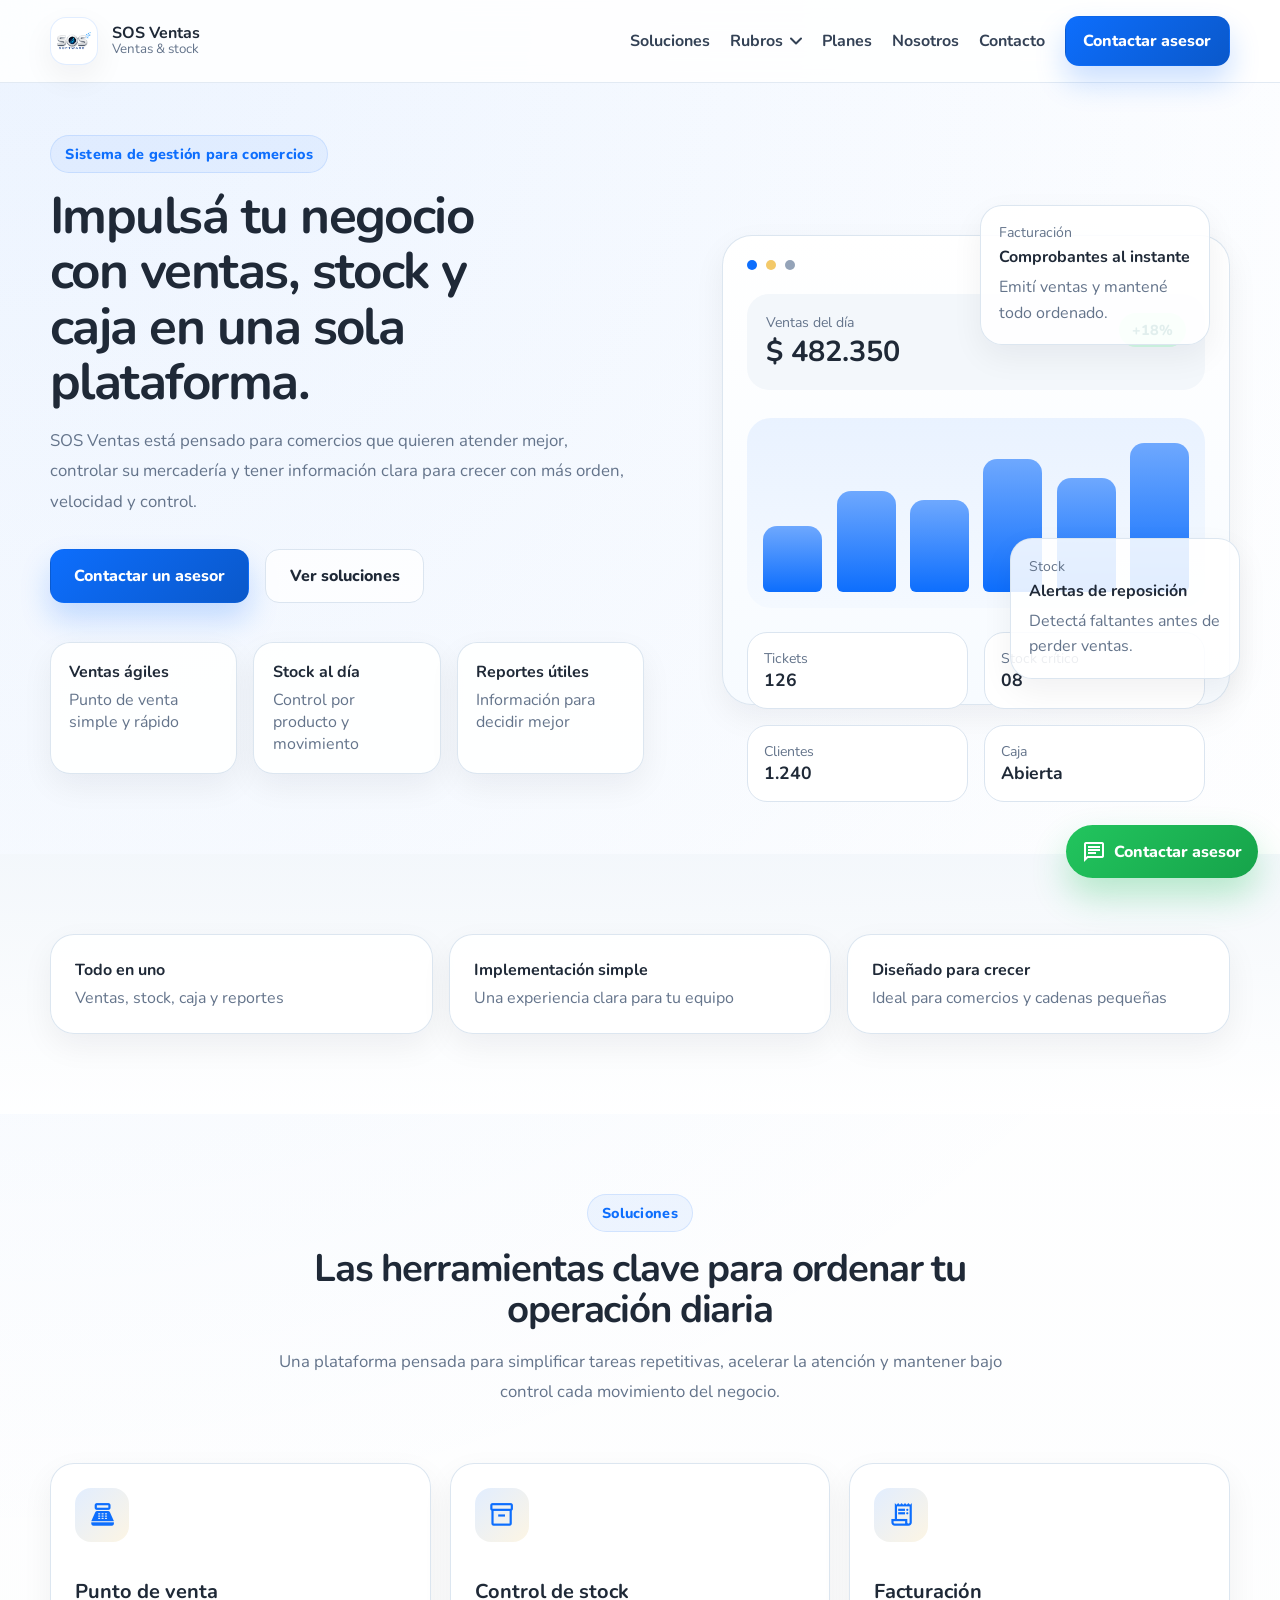
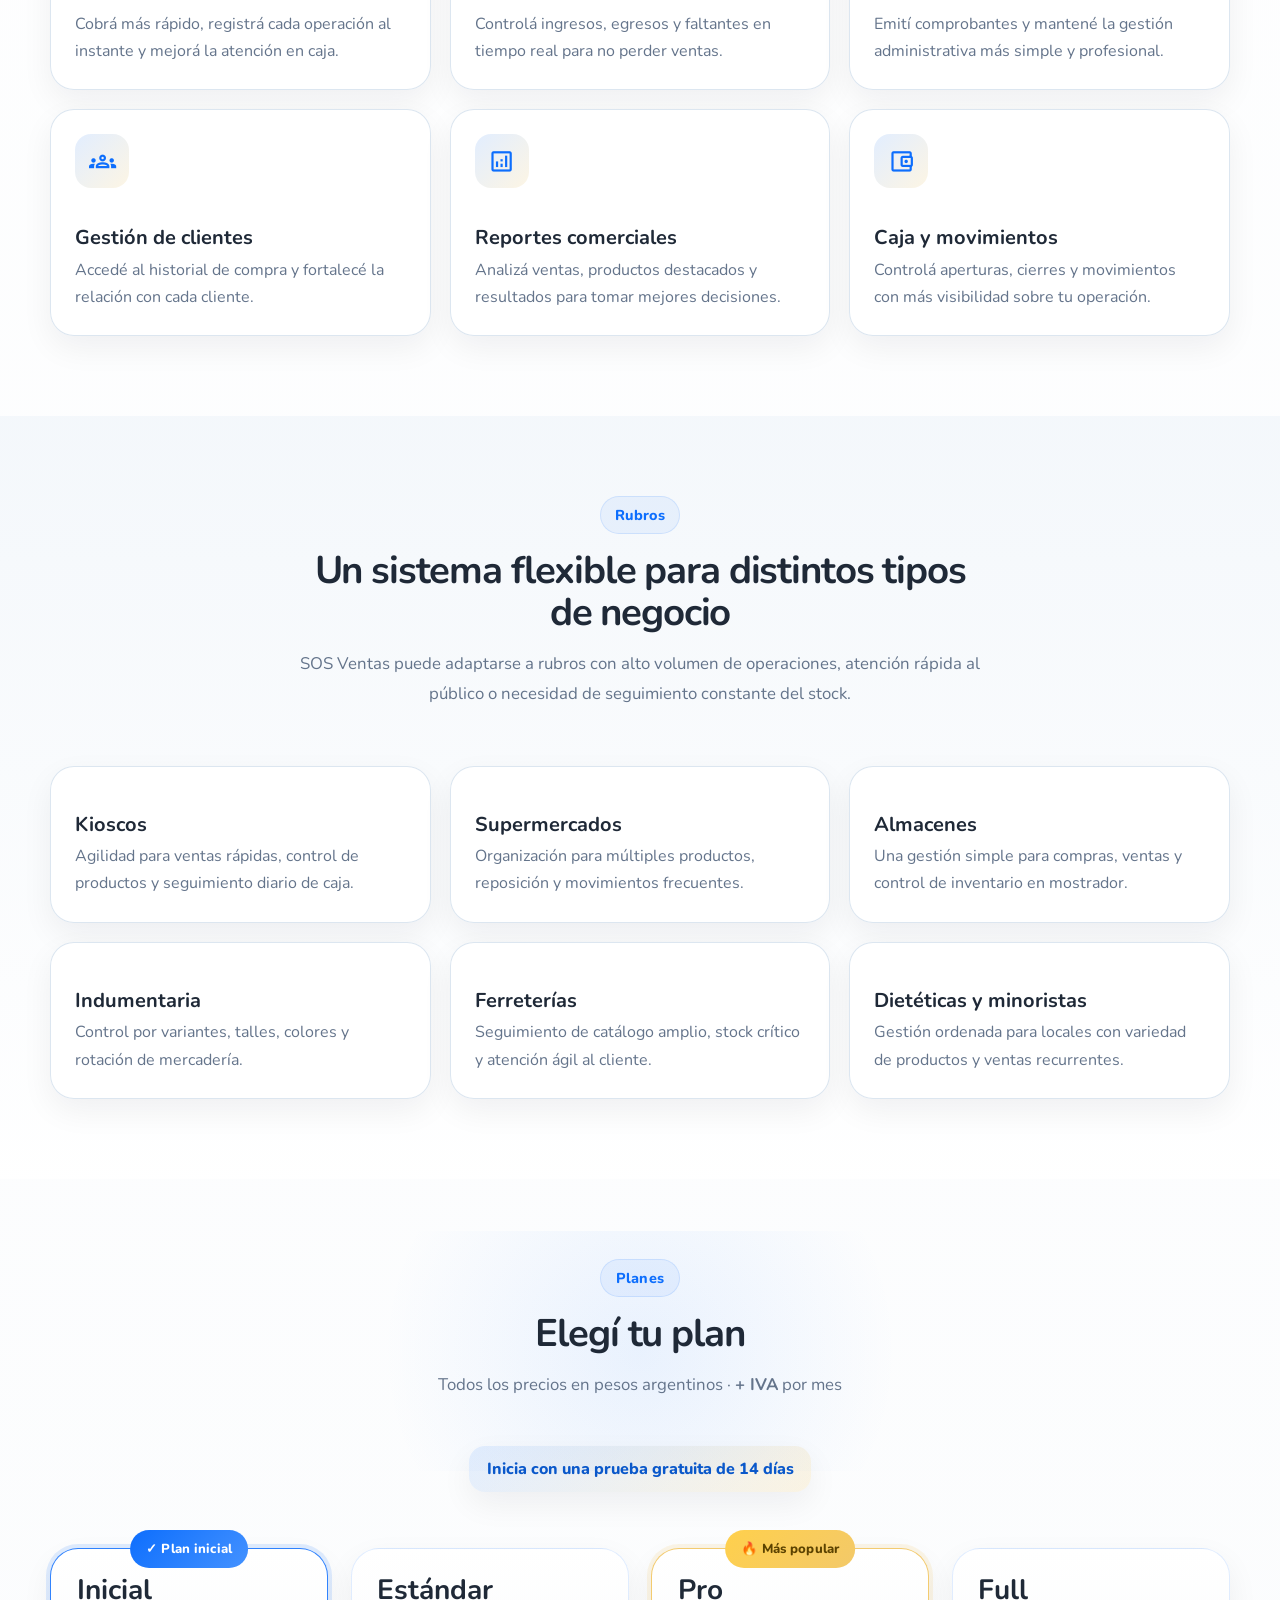
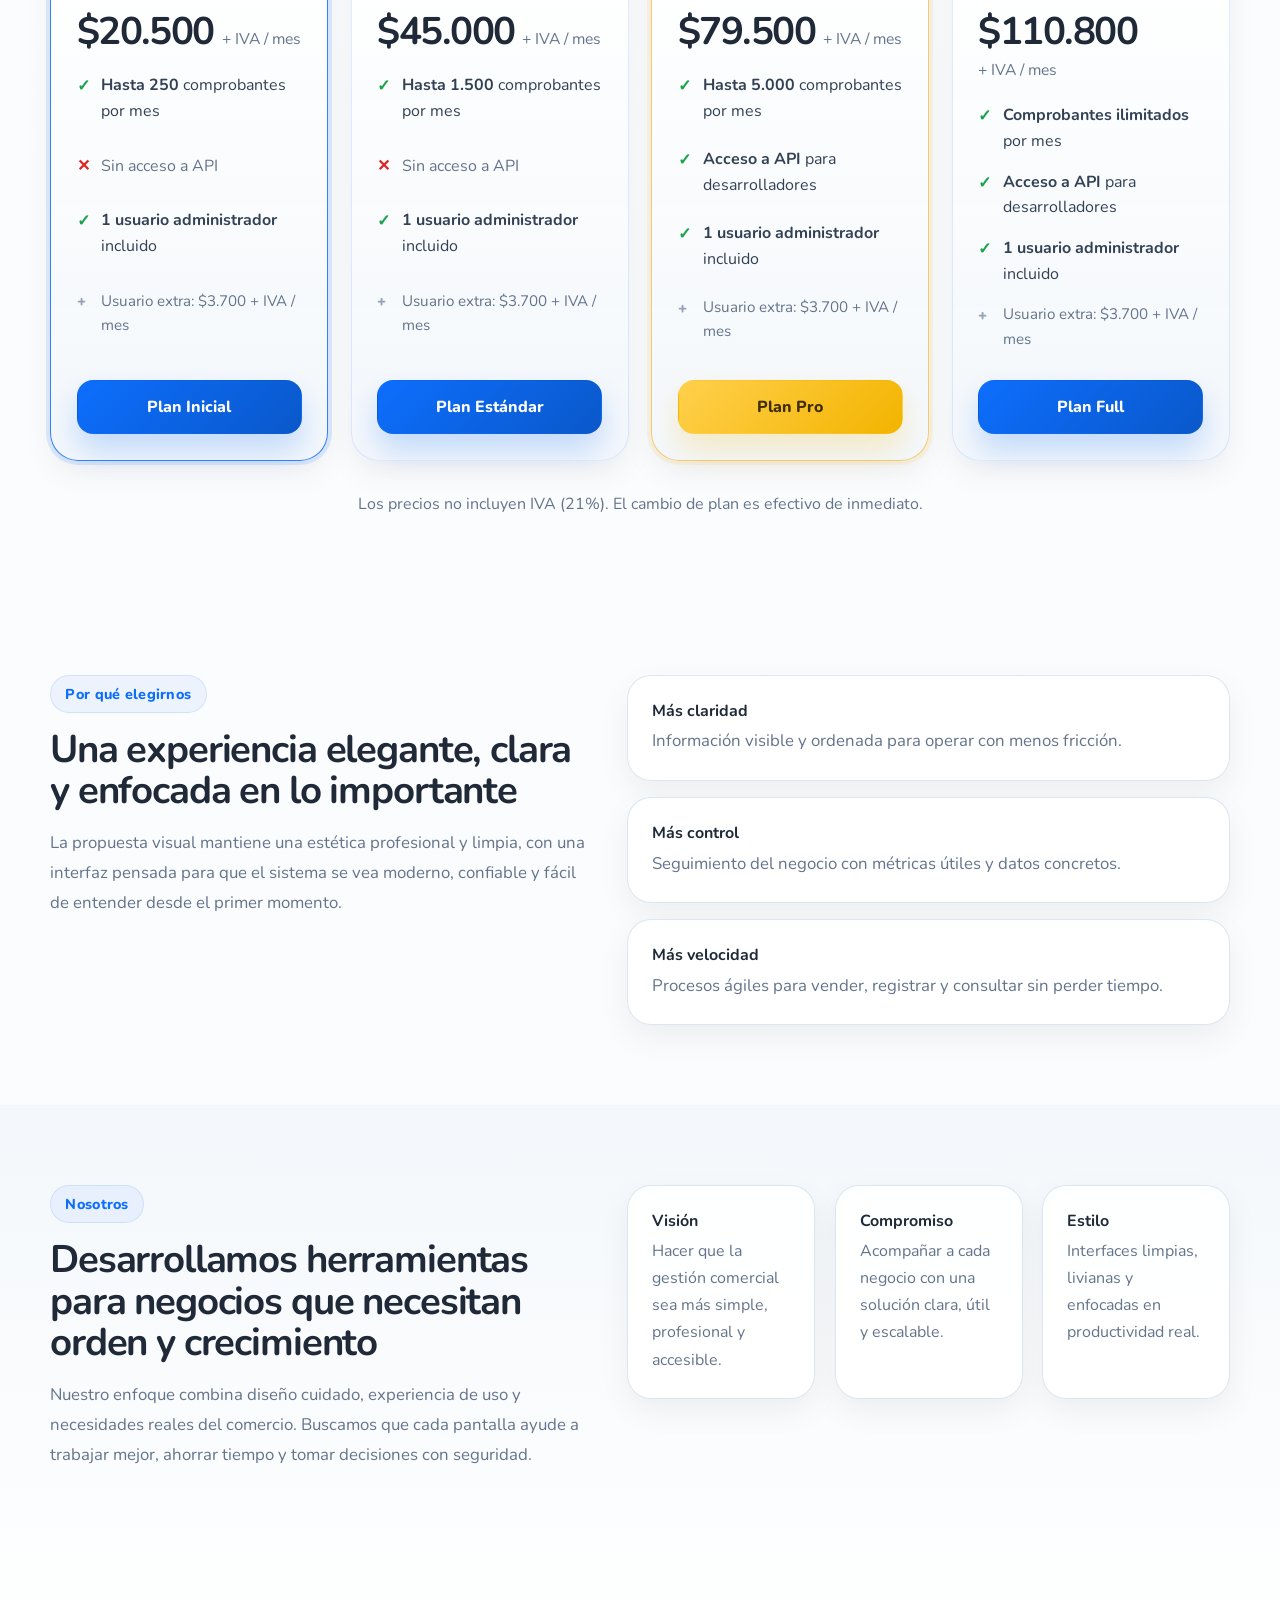
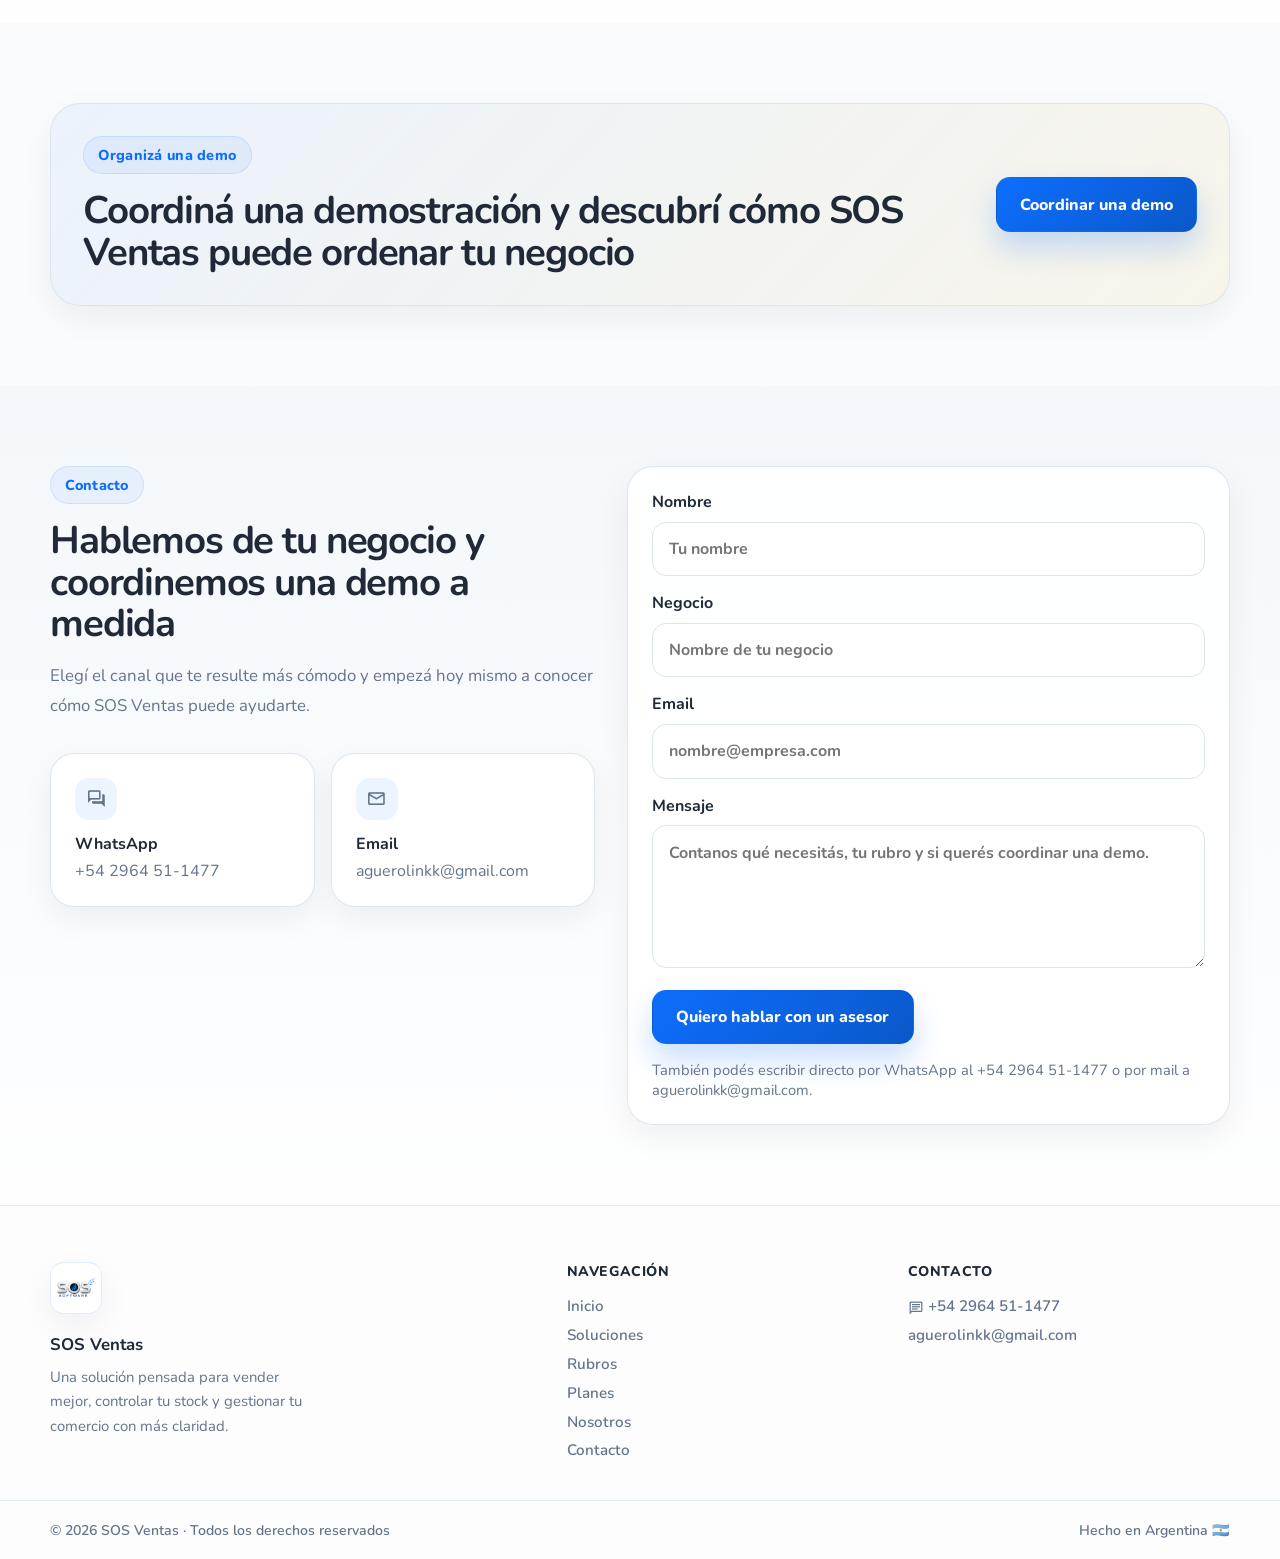
==== commit 4f360ed3: "Agrego paginas para rubros, fav icon, etc" ====
--- a/index.html
+++ b/index.html
@@ -9,6 +9,8 @@
     <link rel="preconnect" href="https://fonts.gstatic.com" crossorigin>
     <link href="https://fonts.googleapis.com/css2?family=Nunito:wght@400;600;700;800&display=swap" rel="stylesheet">
     <link rel="stylesheet" href="https://fonts.googleapis.com/css2?family=Material+Symbols+Outlined:opsz,wght,FILL,GRAD@24,600,0,0">
+    <link rel="icon" type="image/png" href="sos_logo.png">
+    <link rel="apple-touch-icon" href="sos_logo.png">
     <link rel="stylesheet" href="styles.css">
 </head>
 <body>
@@ -32,7 +34,20 @@
 
             <nav class="main-nav" data-nav>
                 <a href="#soluciones">Soluciones</a>
-                <a href="#rubros">Rubros</a>
+                <div class="nav-item has-dropdown">
+                    <button class="nav-dropdown-trigger" type="button" aria-expanded="false" aria-haspopup="true" data-dropdown-trigger>
+                        Rubros
+                        <svg class="dropdown-caret" width="12" height="8" viewBox="0 0 12 8" fill="none" aria-hidden="true"><path d="M1 1.5L6 6.5L11 1.5" stroke="currentColor" stroke-width="2" stroke-linecap="round" stroke-linejoin="round"/></svg>
+                    </button>
+                    <div class="nav-dropdown" data-dropdown>
+                        <a href="rubros/kioscos.html">Kioscos</a>
+                        <a href="rubros/supermercados.html">Supermercados</a>
+                        <a href="rubros/almacenes.html">Almacenes</a>
+                        <a href="rubros/indumentaria.html">Indumentaria</a>
+                        <a href="rubros/ferreterias.html">Ferreterías</a>
+                        <a href="rubros/dieteticas.html">Dietéticas y minoristas</a>
+                    </div>
+                </div>
                 <a href="#planes">Planes</a>
                 <a href="#nosotros">Nosotros</a>
                 <a href="#contacto">Contacto</a>
--- a/styles.css
+++ b/styles.css
@@ -276,8 +276,8 @@
 }
 
 .hero h1 {
-    font-size: clamp(2.9rem, 5.3vw, 5rem);
-    max-width: 12ch;
+    font-size: clamp(2.6rem, 4vw, 5rem);
+    max-width: 14ch;
 }
 
 .hero-copy .lead {
@@ -935,6 +935,24 @@
     gap: 0.5rem;
     font-weight: 800;
     box-shadow: 0 18px 35px rgba(34, 197, 94, 0.3);
+}
+
+@media (min-width: 1081px) and (max-width: 1440px) {
+    .section {
+        padding: 80px 0;
+    }
+
+    .hero {
+        padding-top: 52px;
+    }
+
+    .hero-visual {
+        min-height: 500px;
+    }
+
+    .dashboard-main {
+        inset: 30px 0 0 30px;
+    }
 }
 
 @media (max-width: 1080px) {
@@ -1152,6 +1170,231 @@
     }
 }
 
+/* ── Header Dropdown ── */
+
+.nav-item {
+    position: relative;
+}
+
+.nav-dropdown-trigger {
+    display: inline-flex;
+    align-items: center;
+    gap: 0.4rem;
+    padding: 0;
+    border: none;
+    background: none;
+    color: #334155;
+    font-size: 1rem;
+    font-weight: 700;
+    cursor: pointer;
+    transition: color 0.15s ease;
+}
+
+.nav-dropdown-trigger:hover,
+.nav-item:hover .nav-dropdown-trigger {
+    color: var(--primary);
+}
+
+.dropdown-caret {
+    transition: transform 0.2s ease;
+}
+
+.nav-item:hover .dropdown-caret,
+.nav-item.is-expanded .dropdown-caret {
+    transform: rotate(180deg);
+}
+
+.nav-dropdown {
+    position: absolute;
+    top: calc(100% + 14px);
+    left: 50%;
+    min-width: 220px;
+    display: flex;
+    flex-direction: column;
+    padding: 0.6rem;
+    gap: 0.1rem;
+    background: rgba(255, 255, 255, 0.98);
+    border: 1px solid var(--line);
+    border-radius: 18px;
+    box-shadow: var(--shadow);
+    transform: translateX(-50%) translateY(-6px) scale(0.97);
+    transform-origin: top center;
+    opacity: 0;
+    pointer-events: none;
+    transition: transform 0.2s ease, opacity 0.18s ease;
+    z-index: 200;
+}
+
+.nav-item:hover .nav-dropdown,
+.nav-item:focus-within .nav-dropdown {
+    transform: translateX(-50%) translateY(0) scale(1);
+    opacity: 1;
+    pointer-events: auto;
+}
+
+.nav-dropdown a {
+    padding: 0.65rem 0.9rem;
+    border-radius: 12px;
+    color: #334155 !important;
+    font-size: 0.95rem;
+    font-weight: 700;
+    transition: background 0.15s ease, color 0.15s ease !important;
+    border-bottom: none !important;
+}
+
+.nav-dropdown a:hover {
+    background: rgba(13, 110, 253, 0.07);
+    color: var(--primary) !important;
+}
+
+/* ── Rubro pages ── */
+
+.rubro-hero {
+    padding-top: 64px;
+    padding-bottom: 80px;
+    text-align: center;
+    background: linear-gradient(160deg, rgba(13, 110, 253, 0.05) 0%, rgba(243, 201, 105, 0.07) 100%);
+}
+
+.rubro-hero .container {
+    max-width: 800px;
+}
+
+.rubro-back {
+    display: inline-flex;
+    align-items: center;
+    gap: 0.45rem;
+    margin-bottom: 2rem;
+    color: var(--primary);
+    font-weight: 700;
+    font-size: 0.95rem;
+    transition: gap 0.15s ease;
+}
+
+.rubro-back:hover {
+    gap: 0.7rem;
+}
+
+.rubro-hero h1 {
+    font-size: clamp(2.4rem, 4.5vw, 4rem);
+    line-height: 1.08;
+    letter-spacing: -0.03em;
+    margin: 0.75rem 0 1.25rem;
+    max-width: 18ch;
+    margin-left: auto;
+    margin-right: auto;
+}
+
+.rubro-hero .lead {
+    max-width: 56ch;
+    margin: 0 auto 2.5rem;
+}
+
+.rubro-hero .hero-actions {
+    justify-content: center;
+}
+
+.challenges-grid {
+    display: grid;
+    grid-template-columns: repeat(3, minmax(0, 1fr));
+    gap: 1.4rem;
+}
+
+.challenge-card {
+    padding: 2rem 1.6rem;
+    border-radius: 24px;
+    background: rgba(255, 255, 255, 0.88);
+    border: 1px solid rgba(219, 229, 240, 0.95);
+    box-shadow: var(--shadow-soft);
+}
+
+.challenge-number {
+    display: inline-flex;
+    align-items: center;
+    justify-content: center;
+    width: 40px;
+    height: 40px;
+    margin-bottom: 1.1rem;
+    border-radius: 12px;
+    background: linear-gradient(135deg, rgba(13, 110, 253, 0.12), rgba(243, 201, 105, 0.2));
+    color: var(--primary);
+    font-weight: 800;
+    font-size: 1rem;
+}
+
+.challenge-card h3 {
+    margin: 0 0 0.75rem;
+    font-size: 1.1rem;
+}
+
+.challenge-card p {
+    margin: 0;
+    color: var(--muted);
+    line-height: 1.75;
+}
+
+.pricing-teaser {
+    text-align: center;
+}
+
+.pricing-teaser h2 {
+    font-size: clamp(1.8rem, 3vw, 2.6rem);
+    letter-spacing: -0.03em;
+    margin: 0 0 0.75rem;
+}
+
+.pricing-teaser p {
+    color: var(--muted);
+    margin: 0 0 2rem;
+    font-size: 1.05rem;
+}
+
+@media (max-width: 860px) {
+    .nav-dropdown-trigger {
+        width: 100%;
+        justify-content: space-between;
+        padding: 0.75rem 0.5rem;
+        border-bottom: 1px solid var(--line);
+    }
+
+    .nav-dropdown {
+        position: static;
+        transform: none !important;
+        opacity: 1;
+        pointer-events: auto;
+        box-shadow: none;
+        border: none;
+        border-radius: 0;
+        padding: 0.25rem 0 0.25rem 1rem;
+        background: none;
+        display: none;
+        z-index: auto;
+    }
+
+    .nav-item.is-expanded .nav-dropdown {
+        display: flex;
+    }
+
+    .nav-dropdown a {
+        padding: 0.6rem 0.5rem !important;
+        border-radius: 0;
+        border-bottom: 1px solid rgba(219, 229, 240, 0.5) !important;
+    }
+
+    .nav-dropdown a:last-child {
+        border-bottom: none !important;
+    }
+
+    .challenges-grid {
+        grid-template-columns: 1fr;
+    }
+
+    .rubro-hero {
+        padding-top: 44px;
+        padding-bottom: 64px;
+    }
+}
+
 /* ── Animations ── */
 
 @keyframes bar-grow {
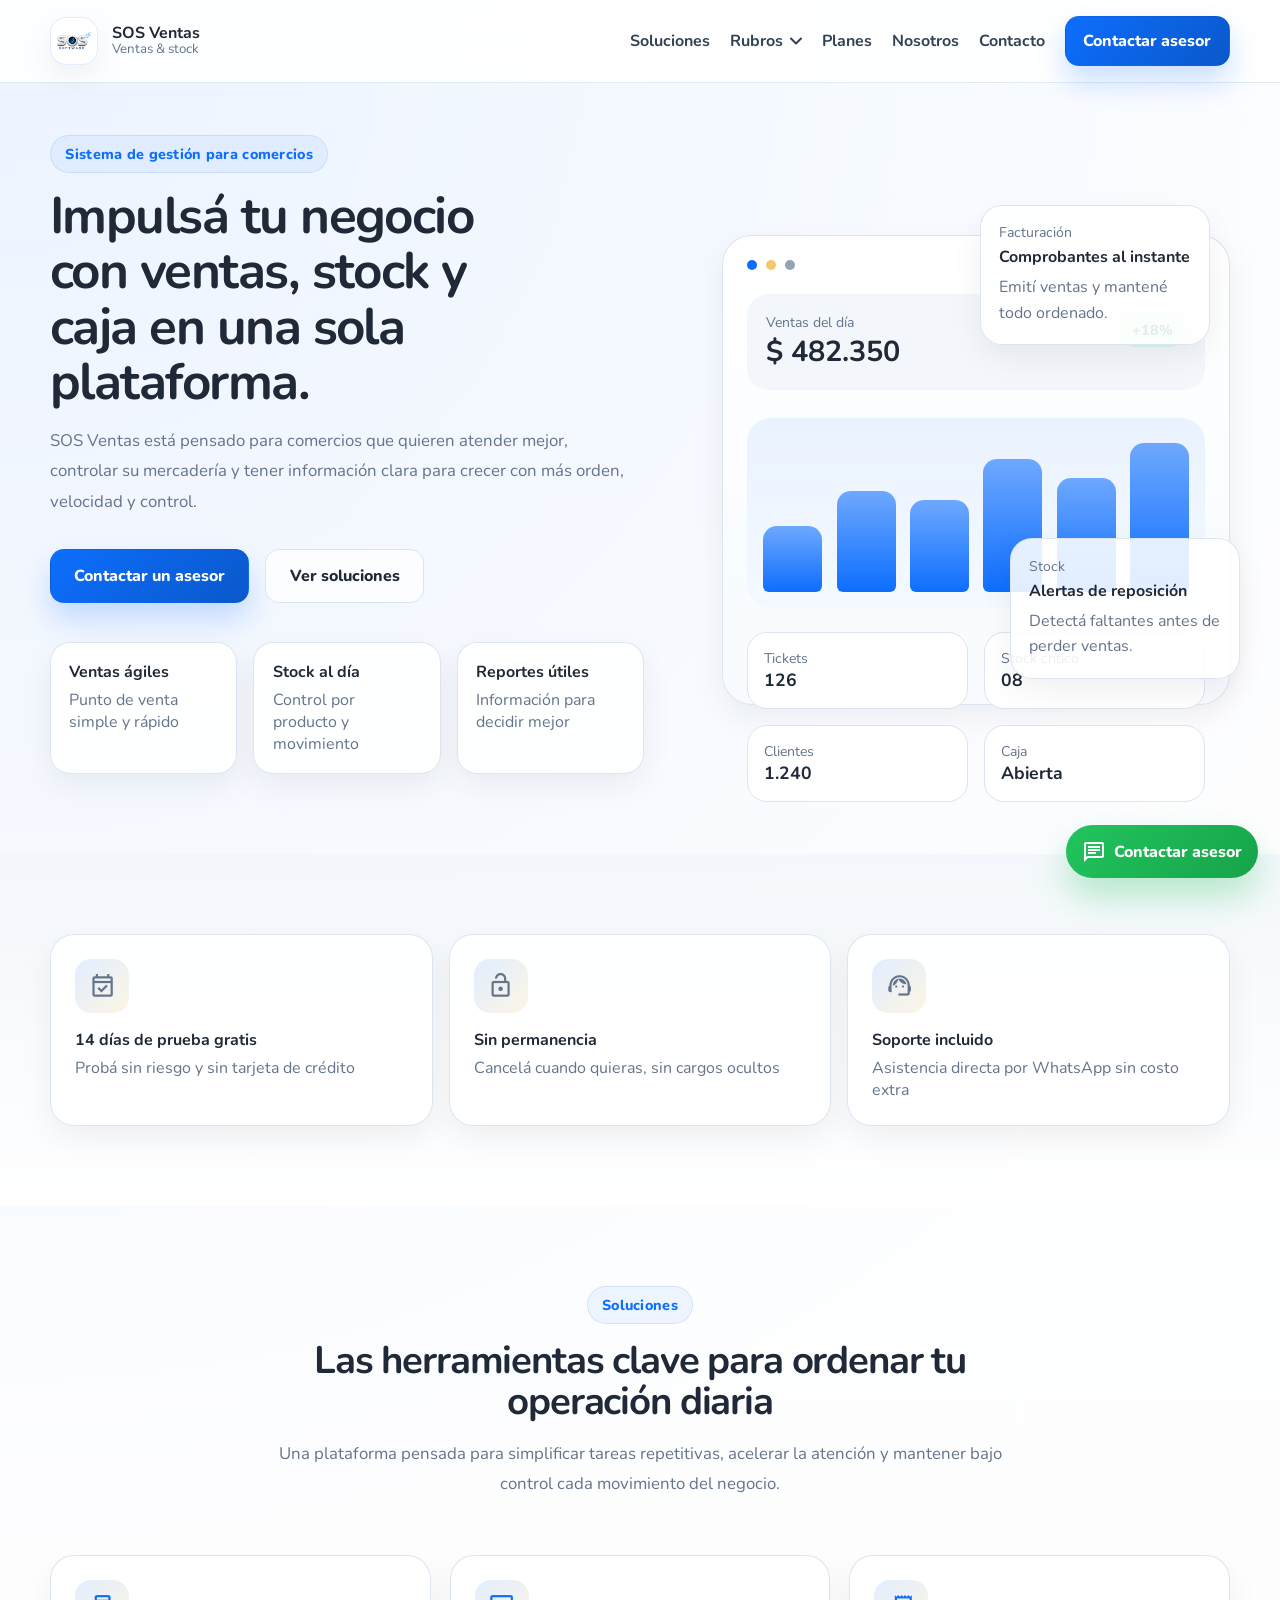
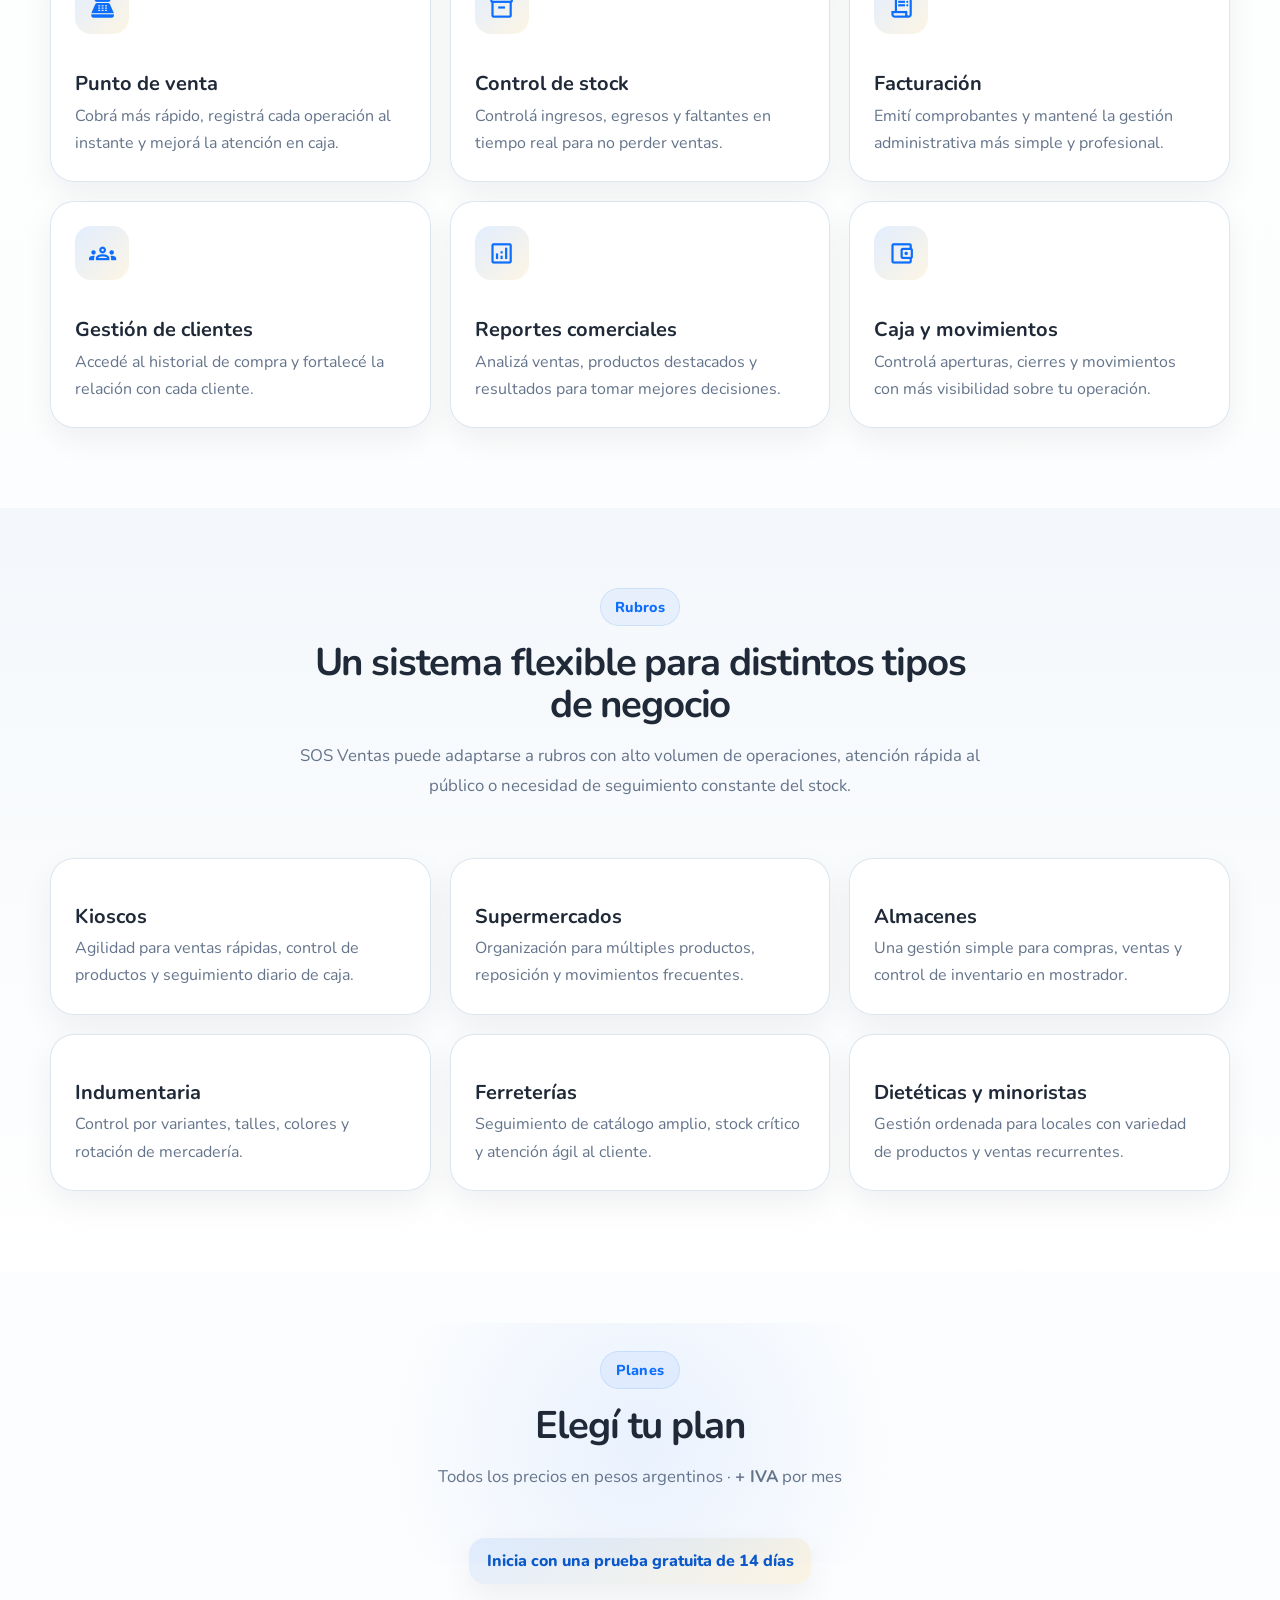
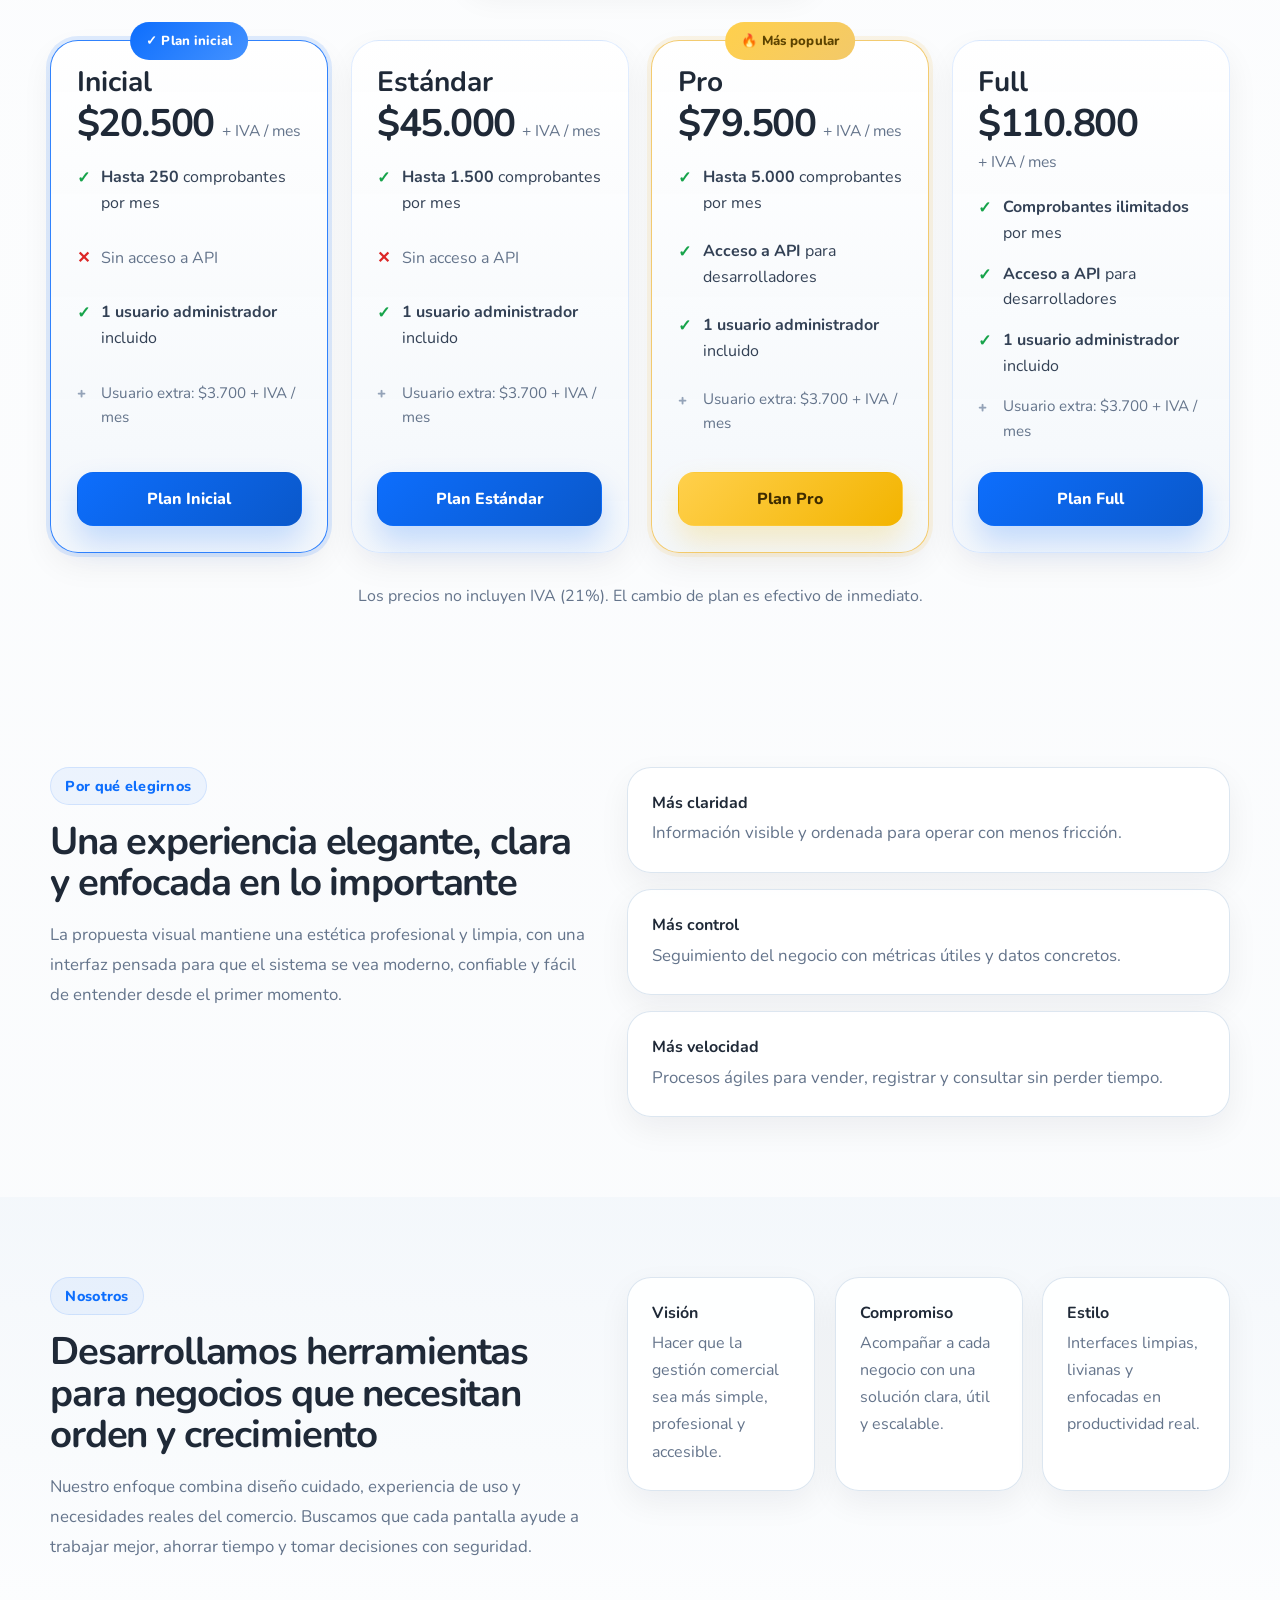
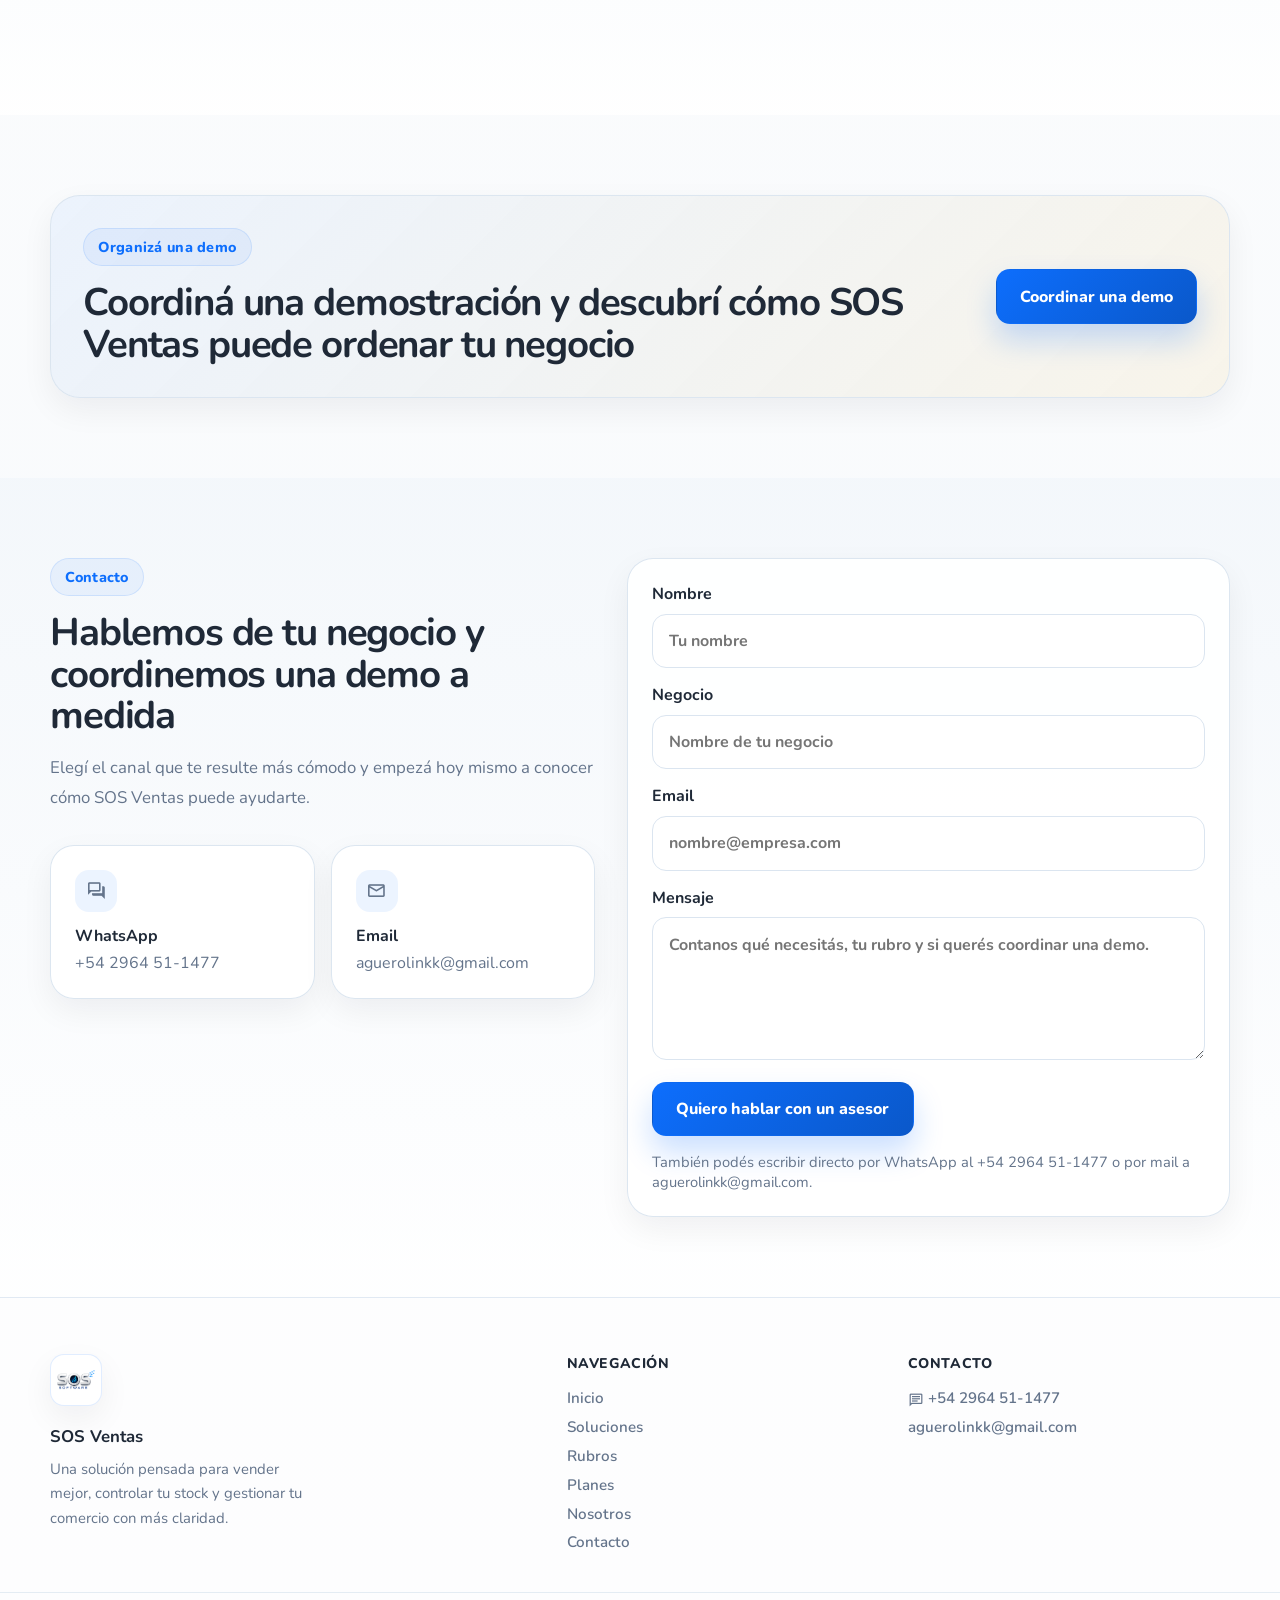
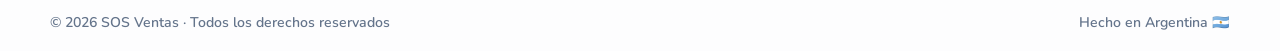
==== commit 7e290153: "Se agrega estructura de carpetas, y mejora de seccion" ====
--- a/index.html
+++ b/index.html
@@ -9,16 +9,16 @@
     <link rel="preconnect" href="https://fonts.gstatic.com" crossorigin>
     <link href="https://fonts.googleapis.com/css2?family=Nunito:wght@400;600;700;800&display=swap" rel="stylesheet">
     <link rel="stylesheet" href="https://fonts.googleapis.com/css2?family=Material+Symbols+Outlined:opsz,wght,FILL,GRAD@24,600,0,0">
-    <link rel="icon" type="image/png" href="sos_logo.png">
-    <link rel="apple-touch-icon" href="sos_logo.png">
-    <link rel="stylesheet" href="styles.css">
+    <link rel="icon" type="image/png" href="assets/img/sos_logo.png">
+    <link rel="apple-touch-icon" href="assets/img/sos_logo.png">
+    <link rel="stylesheet" href="assets/css/styles.css">
 </head>
 <body>
     <header class="site-header" id="inicio">
         <div class="container header-inner">
             <a href="#inicio" class="brand" aria-label="SOS Ventas inicio">
                 <span class="brand-mark">
-                    <img src="sos_logo.png" alt="Logo SOS Ventas" class="brand-logo">
+                    <img src="assets/img/sos_logo.png" alt="Logo SOS Ventas" class="brand-logo">
                 </span>
                 <span class="brand-copy">
                     <strong>SOS Ventas</strong>
@@ -148,16 +148,25 @@
         <section class="section section-soft">
             <div class="container stats-strip">
                 <article>
-                    <strong>Todo en uno</strong>
-                    <span>Ventas, stock, caja y reportes</span>
+                    <div class="icon" aria-hidden="true">
+                        <span class="material-symbols-outlined">event_available</span>
+                    </div>
+                    <strong>14 días de prueba gratis</strong>
+                    <span>Probá sin riesgo y sin tarjeta de crédito</span>
                 </article>
                 <article>
-                    <strong>Implementación simple</strong>
-                    <span>Una experiencia clara para tu equipo</span>
+                    <div class="icon" aria-hidden="true">
+                        <span class="material-symbols-outlined">lock_open</span>
+                    </div>
+                    <strong>Sin permanencia</strong>
+                    <span>Cancelá cuando quieras, sin cargos ocultos</span>
                 </article>
                 <article>
-                    <strong>Diseñado para crecer</strong>
-                    <span>Ideal para comercios y cadenas pequeñas</span>
+                    <div class="icon" aria-hidden="true">
+                        <span class="material-symbols-outlined">support_agent</span>
+                    </div>
+                    <strong>Soporte incluido</strong>
+                    <span>Asistencia directa por WhatsApp sin costo extra</span>
                 </article>
             </div>
         </section>
@@ -466,7 +475,7 @@
         <div class="container footer-top">
             <div class="footer-brand">
                 <div class="footer-brand-logo-wrap">
-                    <img src="sos_logo.png" alt="Logo SOS Ventas" class="footer-logo">
+                    <img src="assets/img/sos_logo.png" alt="Logo SOS Ventas" class="footer-logo">
                 </div>
                 <strong>SOS Ventas</strong>
                 <p>Una solución pensada para vender mejor, controlar tu stock y gestionar tu comercio con más claridad.</p>
@@ -505,6 +514,6 @@
         <span>Contactar asesor</span>
     </a>
 
-    <script src="script.js"></script>
+    <script src="assets/js/script.js"></script>
 </body>
 </html>
--- a/assets/css/styles.css
+++ b/assets/css/styles.css
@@ -0,0 +1,1440 @@
+:root {
+    --bg: #f8fafc;
+    --surface: #ffffff;
+    --surface-soft: #f3f7fb;
+    --surface-strong: #eef4fb;
+    --text: #1f2937;
+    --muted: #64748b;
+    --line: #dbe5f0;
+    --primary: #0d6efd;
+    --primary-dark: #0a58ca;
+    --accent: #cfe2ff;
+    --gold: #f3c969;
+    --shadow: 0 20px 60px rgba(15, 23, 42, 0.08);
+    --shadow-soft: 0 12px 32px rgba(15, 23, 42, 0.06);
+    --radius: 24px;
+    --radius-sm: 18px;
+    --container: 1180px;
+}
+
+* {
+    box-sizing: border-box;
+}
+
+html {
+    scroll-behavior: smooth;
+}
+
+body {
+    margin: 0;
+    font-family: 'Nunito', sans-serif;
+    color: var(--text);
+    background:
+        radial-gradient(circle at top left, rgba(13, 110, 253, 0.08), transparent 24%),
+        linear-gradient(180deg, #ffffff 0%, #f8fafc 100%);
+}
+
+a {
+    color: inherit;
+    text-decoration: none;
+}
+
+button,
+input,
+textarea {
+    font: inherit;
+}
+
+img {
+    max-width: 100%;
+}
+
+.container {
+    width: min(calc(100% - 2rem), var(--container));
+    margin: 0 auto;
+}
+
+.section {
+    padding: 96px 0;
+}
+
+.section-soft {
+    background: linear-gradient(180deg, rgba(243, 247, 251, 0.9), rgba(255, 255, 255, 0.9));
+}
+
+.eyebrow {
+    display: inline-flex;
+    align-items: center;
+    gap: 0.5rem;
+    margin-bottom: 1rem;
+    padding: 0.5rem 0.9rem;
+    border: 1px solid rgba(13, 110, 253, 0.12);
+    border-radius: 999px;
+    background: rgba(13, 110, 253, 0.06);
+    color: var(--primary);
+    font-size: 0.9rem;
+    font-weight: 800;
+    letter-spacing: 0.02em;
+}
+
+.section-heading {
+    max-width: 760px;
+    margin: 0 auto 3.5rem;
+    text-align: center;
+}
+
+.section-heading.text-left,
+.text-left {
+    text-align: left;
+    margin-left: 0;
+}
+
+.section-heading.narrow {
+    max-width: 700px;
+}
+
+.section-heading h2,
+.hero h1,
+.two-column-panel h2,
+.cta-panel h2 {
+    margin: 0;
+    line-height: 1.08;
+    letter-spacing: -0.03em;
+}
+
+.section-heading h2,
+.two-column-panel h2,
+.cta-panel h2 {
+    font-size: clamp(2rem, 3vw, 3rem);
+}
+
+.section-heading p,
+.lead,
+.two-column-panel p,
+.contact-layout .section-heading p,
+.about-layout .section-heading p {
+    margin-top: 1rem;
+    color: var(--muted);
+    font-size: 1.05rem;
+    line-height: 1.8;
+}
+
+.site-header {
+    position: sticky;
+    top: 0;
+    z-index: 100;
+    backdrop-filter: blur(18px);
+    background: rgba(255, 255, 255, 0.85);
+    border-bottom: 1px solid rgba(219, 229, 240, 0.8);
+}
+
+.header-inner {
+    display: flex;
+    align-items: center;
+    justify-content: space-between;
+    gap: 1rem;
+    min-height: 82px;
+}
+
+.brand {
+    display: inline-flex;
+    align-items: center;
+    gap: 0.9rem;
+}
+
+.brand-mark {
+    display: grid;
+    place-items: center;
+    width: 48px;
+    height: 48px;
+    border-radius: 16px;
+    padding: 0.35rem;
+    background: #ffffff;
+    font-weight: 800;
+    box-shadow: var(--shadow-soft);
+    overflow: hidden;
+    border: 1px solid rgba(13, 110, 253, 0.12);
+}
+
+.brand-logo {
+    width: 100%;
+    height: 100%;
+    object-fit: contain;
+}
+
+.brand-copy {
+    display: flex;
+    flex-direction: column;
+    line-height: 1.1;
+}
+
+.brand-copy strong {
+    font-size: 1rem;
+}
+
+.brand-copy small {
+    color: var(--muted);
+}
+
+.main-nav {
+    display: flex;
+    align-items: center;
+    gap: 1.25rem;
+}
+
+.main-nav a:not(.btn) {
+    color: #334155;
+    font-weight: 700;
+    transition: color 0.15s ease;
+}
+
+.main-nav a:not(.btn):hover {
+    color: var(--primary);
+}
+
+.menu-toggle {
+    display: none;
+    flex-direction: column;
+    justify-content: center;
+    gap: 4px;
+    width: 46px;
+    height: 46px;
+    padding: 0;
+    border: 1px solid var(--line);
+    border-radius: 14px;
+    background: var(--surface);
+}
+
+.menu-toggle span {
+    width: 20px;
+    height: 2px;
+    margin: 0 auto;
+    background: var(--text);
+    border-radius: 999px;
+    transition: transform 0.25s ease, opacity 0.2s ease;
+    transform-origin: center;
+}
+
+.menu-toggle[aria-expanded="true"] span:nth-child(1) {
+    transform: translateY(6px) rotate(45deg);
+}
+
+.menu-toggle[aria-expanded="true"] span:nth-child(2) {
+    opacity: 0;
+    transform: scaleX(0);
+}
+
+.menu-toggle[aria-expanded="true"] span:nth-child(3) {
+    transform: translateY(-6px) rotate(-45deg);
+}
+
+.site-header.is-scrolled {
+    box-shadow: 0 4px 28px rgba(15, 23, 42, 0.1);
+}
+
+.btn {
+    display: inline-flex;
+    align-items: center;
+    justify-content: center;
+    gap: 0.6rem;
+    padding: 0.95rem 1.45rem;
+    border-radius: 14px;
+    border: 1px solid transparent;
+    font-weight: 800;
+    transition: transform 0.2s ease, box-shadow 0.2s ease, background 0.2s ease, border-color 0.2s ease;
+}
+
+.btn:hover {
+    transform: translateY(-2px);
+}
+
+.btn-primary {
+    background: linear-gradient(135deg, var(--primary), var(--primary-dark));
+    color: #fff;
+    box-shadow: 0 16px 30px rgba(13, 110, 253, 0.22);
+}
+
+.btn-secondary {
+    border-color: var(--line);
+    background: rgba(255, 255, 255, 0.8);
+    color: var(--text);
+}
+
+.btn-sm {
+    padding: 0.8rem 1.1rem;
+}
+
+.hero {
+    padding-top: 72px;
+}
+
+.hero-grid {
+    display: grid;
+    grid-template-columns: 1.05fr 0.95fr;
+    gap: 3rem;
+    align-items: center;
+}
+
+.hero h1 {
+    font-size: clamp(2.6rem, 4vw, 5rem);
+    max-width: 14ch;
+}
+
+.hero-copy .lead {
+    max-width: 58ch;
+}
+
+.hero-actions {
+    display: flex;
+    flex-wrap: wrap;
+    gap: 1rem;
+    margin: 2rem 0 2.4rem;
+}
+
+.hero-trust {
+    display: grid;
+    grid-template-columns: repeat(3, minmax(0, 1fr));
+    gap: 1rem;
+}
+
+.hero-trust div,
+.stats-strip article,
+.feature-card,
+.industry-card,
+.about-cards article,
+.shortcut-card,
+.contact-form,
+.benefits-list article,
+.cta-panel,
+.dashboard-card {
+    background: rgba(255, 255, 255, 0.88);
+    border: 1px solid rgba(219, 229, 240, 0.95);
+    box-shadow: var(--shadow-soft);
+}
+
+.hero-trust div {
+    padding: 1.15rem;
+    border-radius: 20px;
+}
+
+.hero-trust strong,
+.stats-strip strong,
+.feature-card h3,
+.industry-card h3,
+.about-cards strong,
+.benefits-list strong,
+.shortcut-card strong {
+    display: block;
+    margin-bottom: 0.35rem;
+}
+
+.hero-trust span,
+.stats-strip span,
+.feature-card p,
+.industry-card p,
+.about-cards p,
+.benefits-list p,
+.shortcut-card span,
+.form-note,
+.site-footer p {
+    color: var(--muted);
+}
+
+.hero-visual {
+    position: relative;
+    min-height: 580px;
+}
+
+.dashboard-main {
+    position: absolute;
+    inset: 40px 0 0 40px;
+    padding: 1.5rem;
+    border-radius: 30px;
+    background: linear-gradient(180deg, #ffffff, #f7fbff);
+}
+
+.card-topline {
+    display: flex;
+    gap: 0.55rem;
+    margin-bottom: 1.5rem;
+}
+
+.dot {
+    width: 10px;
+    height: 10px;
+    border-radius: 50%;
+}
+
+.dot-blue { background: var(--primary); }
+.dot-gold { background: var(--gold); }
+.dot-slate { background: #94a3b8; }
+
+.metric-panel {
+    display: flex;
+    align-items: start;
+    justify-content: space-between;
+    gap: 1rem;
+    margin-bottom: 1.75rem;
+    padding: 1.2rem;
+    border-radius: 22px;
+    background: var(--surface-soft);
+}
+
+.metric-panel .label,
+.mini-title,
+.summary-grid span {
+    display: block;
+    font-size: 0.88rem;
+    color: var(--muted);
+}
+
+.metric-panel strong {
+    font-size: clamp(1.8rem, 2vw, 2.2rem);
+}
+
+.metric-badge {
+    padding: 0.45rem 0.8rem;
+    border-radius: 999px;
+    font-weight: 800;
+    font-size: 0.9rem;
+}
+
+.metric-badge.positive {
+    color: #0f766e;
+    background: #d1fae5;
+}
+
+.bars {
+    display: grid;
+    grid-template-columns: repeat(6, 1fr);
+    align-items: end;
+    gap: 0.9rem;
+    height: 190px;
+    margin-bottom: 1.5rem;
+    padding: 1rem;
+    border-radius: 24px;
+    background: linear-gradient(180deg, rgba(13, 110, 253, 0.08), rgba(13, 110, 253, 0.02));
+}
+
+.bars span {
+    display: block;
+    border-radius: 14px 14px 6px 6px;
+    background: linear-gradient(180deg, #6ea8fe, #0d6efd);
+}
+
+.summary-grid {
+    display: grid;
+    grid-template-columns: repeat(2, minmax(0, 1fr));
+    gap: 1rem;
+}
+
+.summary-grid article {
+    padding: 1rem;
+    border-radius: 20px;
+    background: #ffffff;
+    border: 1px solid var(--line);
+}
+
+.summary-grid strong {
+    font-size: 1.1rem;
+}
+
+.floating-card {
+    position: absolute;
+    width: 230px;
+    padding: 1.1rem;
+    border-radius: 22px;
+}
+
+.floating-card strong {
+    display: block;
+    margin: 0.25rem 0 0.45rem;
+}
+
+.floating-card p {
+    margin: 0;
+    color: var(--muted);
+    line-height: 1.6;
+}
+
+.floating-card-top {
+    top: 0;
+    right: 20px;
+}
+
+.floating-card-bottom {
+    right: -10px;
+    bottom: 26px;
+}
+
+.stats-strip {
+    display: grid;
+    grid-template-columns: repeat(3, minmax(0, 1fr));
+    gap: 1rem;
+}
+
+.stats-strip article,
+.feature-card,
+.industry-card,
+.about-cards article,
+.benefits-list article,
+.shortcut-card {
+    padding: 1.5rem;
+    border-radius: 24px;
+}
+
+.card-grid,
+.industry-grid,
+.about-cards {
+    display: grid;
+    gap: 1.2rem;
+}
+
+.solutions-grid,
+.industry-grid {
+    grid-template-columns: repeat(3, minmax(0, 1fr));
+}
+
+.icon {
+    display: inline-grid;
+    place-items: center;
+    width: 54px;
+    height: 54px;
+    margin-bottom: 1rem;
+    border-radius: 16px;
+    background: linear-gradient(135deg, rgba(13, 110, 253, 0.12), rgba(243, 201, 105, 0.18));
+    color: var(--primary);
+    font-weight: 800;
+}
+
+.icon .material-symbols-outlined {
+    font-size: 1.7rem;
+}
+
+.feature-card h3,
+.industry-card h3 {
+    font-size: 1.25rem;
+}
+
+.feature-card p,
+.industry-card p,
+.about-cards p,
+.benefits-list p {
+    margin: 0;
+    line-height: 1.7;
+}
+
+.two-column-panel,
+.contact-layout,
+.about-layout {
+    display: grid;
+    grid-template-columns: 0.95fr 1.05fr;
+    gap: 2rem;
+    align-items: start;
+}
+
+.benefits-list {
+    display: grid;
+    gap: 1rem;
+}
+
+.about-cards {
+    grid-template-columns: repeat(3, minmax(0, 1fr));
+}
+
+.pricing-shell {
+    position: relative;
+}
+
+.pricing-shell::before {
+    content: '';
+    position: absolute;
+    top: -28px;
+    left: 50%;
+    width: min(720px, 100%);
+    height: 240px;
+    transform: translateX(-50%);
+    border-radius: 999px;
+    background: radial-gradient(circle, rgba(13, 110, 253, 0.08), transparent 68%);
+    pointer-events: none;
+}
+
+.pricing-heading {
+    position: relative;
+}
+
+.pricing-status {
+    display: inline-flex;
+    flex-wrap: wrap;
+    justify-content: center;
+    gap: 0.45rem;
+    margin-top: 1.8rem;
+    padding: 0.75rem 1.1rem;
+    border-radius: 16px;
+    background: linear-gradient(135deg, rgba(13, 110, 253, 0.1), rgba(243, 201, 105, 0.18));
+    color: var(--primary-dark);
+    font-weight: 800;
+    box-shadow: var(--shadow-soft);
+}
+
+.pricing-status span + span::before {
+    content: '·';
+    margin-right: 0.45rem;
+}
+
+.pricing-grid {
+    position: relative;
+    display: grid;
+    grid-template-columns: repeat(4, minmax(0, 1fr));
+    gap: 1.4rem;
+    align-items: stretch;
+}
+
+.pricing-card {
+    position: relative;
+    display: flex;
+    flex-direction: column;
+    min-height: 100%;
+    padding: 1.6rem;
+    border: 1px solid rgba(13, 110, 253, 0.12);
+    border-radius: 28px;
+    background: linear-gradient(180deg, rgba(255, 255, 255, 0.98), rgba(243, 247, 251, 0.96));
+    box-shadow: var(--shadow-soft);
+}
+
+.pricing-card-current {
+    border-color: rgba(13, 110, 253, 0.85);
+    box-shadow: 0 0 0 4px rgba(13, 110, 253, 0.12), var(--shadow-soft);
+}
+
+.pricing-card-popular {
+    border-color: rgba(243, 201, 105, 0.95);
+    box-shadow: 0 0 0 4px rgba(243, 201, 105, 0.16), var(--shadow-soft);
+}
+
+.plan-badge {
+    position: absolute;
+    top: 0;
+    left: 50%;
+    display: inline-flex;
+    align-items: center;
+    justify-content: center;
+    min-height: 38px;
+    padding: 0.45rem 1rem;
+    border-radius: 999px;
+    transform: translate(-50%, -50%);
+    font-size: 0.82rem;
+    font-weight: 800;
+    letter-spacing: 0.01em;
+    white-space: nowrap;
+}
+
+.plan-badge-current {
+    background: linear-gradient(135deg, var(--primary), #4492ff);
+    color: #fff;
+}
+
+.plan-badge-popular {
+    background: linear-gradient(135deg, #ffd04c, #f3c969);
+    color: #5c4300;
+}
+
+.pricing-card-head {
+    margin-bottom: 1.4rem;
+}
+
+.pricing-card h3 {
+    margin: 0 0 0.45rem;
+    font-size: 1.75rem;
+    line-height: 1.1;
+}
+
+.plan-price-row {
+    display: flex;
+    flex-wrap: wrap;
+    align-items: baseline;
+    gap: 0.5rem;
+}
+
+.plan-price-row strong {
+    font-size: clamp(2rem, 3vw, 3rem);
+    line-height: 1;
+    letter-spacing: -0.04em;
+}
+
+.plan-price-row span {
+    color: var(--muted);
+    font-size: 0.98rem;
+}
+
+.plan-feature-list {
+    display: grid;
+    gap: 0.95rem;
+    margin: 0 0 1.8rem;
+    padding: 0;
+    list-style: none;
+    color: #334155;
+    line-height: 1.6;
+    flex: 1;
+}
+
+.plan-feature-list li {
+    position: relative;
+    padding-left: 1.55rem;
+}
+
+.plan-feature-list li::before {
+    position: absolute;
+    left: 0;
+    top: 0.05rem;
+    font-weight: 900;
+}
+
+.feature-ok::before {
+    content: '✓';
+    color: #16a34a;
+}
+
+.feature-no {
+    color: var(--muted);
+}
+
+.feature-no::before {
+    content: '✕';
+    color: #dc2626;
+}
+
+.feature-extra {
+    color: var(--muted);
+    font-size: 0.95rem;
+}
+
+.feature-extra::before {
+    content: '+';
+    color: #94a3b8;
+}
+
+.plan-button {
+    width: 100%;
+    min-height: 54px;
+    border-radius: 16px;
+}
+
+.plan-button-highlight {
+    background: linear-gradient(135deg, #ffd04c, #f3b400);
+    color: #402d00;
+    box-shadow: 0 16px 30px rgba(243, 180, 0, 0.22);
+}
+
+.plan-button-disabled {
+    border-color: rgba(13, 110, 253, 0.45);
+    background: rgba(13, 110, 253, 0.04);
+    color: var(--primary);
+    pointer-events: none;
+}
+
+.pricing-note {
+    margin: 2rem 0 0;
+    text-align: center;
+    color: var(--muted);
+}
+
+.cta-panel {
+    display: flex;
+    align-items: center;
+    justify-content: space-between;
+    gap: 2rem;
+    padding: 2rem;
+    border-radius: 30px;
+    background: linear-gradient(135deg, rgba(13, 110, 253, 0.06), rgba(243, 201, 105, 0.12));
+}
+
+.cta-actions {
+    display: flex;
+    flex-wrap: wrap;
+    gap: 1rem;
+    flex-shrink: 0;
+}
+
+.cta-actions .btn {
+    white-space: nowrap;
+}
+
+.contact-shortcuts {
+    display: grid;
+    grid-template-columns: repeat(2, minmax(0, 1fr));
+    gap: 1rem;
+    margin-top: 2rem;
+}
+
+.shortcut-card {
+    transition: transform 0.2s ease, box-shadow 0.2s ease;
+}
+
+.shortcut-icon {
+    display: inline-grid;
+    place-items: center;
+    width: 42px;
+    height: 42px;
+    margin-bottom: 0.8rem;
+    border-radius: 14px;
+    background: rgba(13, 110, 253, 0.08);
+    color: var(--primary);
+    font-size: 1.3rem;
+}
+
+.shortcut-card:hover {
+    transform: translateY(-3px);
+    box-shadow: var(--shadow);
+}
+
+.contact-form {
+    padding: 1.5rem;
+    border-radius: 26px;
+}
+
+.contact-form label {
+    display: block;
+    margin-bottom: 1rem;
+    font-weight: 700;
+}
+
+.contact-form input,
+.contact-form textarea {
+    width: 100%;
+    margin-top: 0.55rem;
+    padding: 0.95rem 1rem;
+    border: 1px solid var(--line);
+    border-radius: 14px;
+    background: #fff;
+    color: var(--text);
+    outline: none;
+    transition: border-color 0.2s ease, box-shadow 0.2s ease;
+}
+
+.contact-form input:focus,
+.contact-form textarea:focus {
+    border-color: rgba(13, 110, 253, 0.55);
+    box-shadow: 0 0 0 4px rgba(13, 110, 253, 0.1);
+}
+
+.form-note {
+    margin: 1rem 0 0;
+    font-size: 0.92rem;
+}
+
+.site-footer {
+    border-top: 1px solid rgba(219, 229, 240, 0.8);
+    background: rgba(255, 255, 255, 0.72);
+}
+
+.footer-top {
+    display: grid;
+    grid-template-columns: 1.6fr 1fr 1.1fr;
+    gap: 3rem;
+    padding: 3.5rem 0 2.5rem;
+    align-items: start;
+}
+
+.footer-brand {
+    display: flex;
+    flex-direction: column;
+    gap: 0.55rem;
+}
+
+.footer-brand-logo-wrap {
+    display: inline-block;
+    margin-bottom: 0.25rem;
+}
+
+.footer-logo {
+    width: 52px;
+    height: 52px;
+    padding: 0.35rem;
+    border-radius: 14px;
+    object-fit: contain;
+    background: #ffffff;
+    border: 1px solid rgba(13, 110, 253, 0.12);
+    box-shadow: var(--shadow-soft);
+}
+
+.footer-brand strong {
+    font-size: 1.05rem;
+    color: var(--text);
+}
+
+.footer-brand p {
+    margin: 0;
+    color: var(--muted);
+    font-size: 0.93rem;
+    line-height: 1.65;
+    max-width: 30ch;
+}
+
+.footer-col {
+    display: flex;
+    flex-direction: column;
+    gap: 0.55rem;
+}
+
+.footer-col-title {
+    display: block;
+    margin-bottom: 0.4rem;
+    font-weight: 800;
+    font-size: 0.88rem;
+    letter-spacing: 0.04em;
+    text-transform: uppercase;
+    color: var(--text);
+}
+
+.footer-col a {
+    color: var(--muted);
+    font-size: 0.95rem;
+    font-weight: 600;
+    transition: color 0.15s ease;
+}
+
+.footer-col a:hover {
+    color: var(--primary);
+}
+
+.footer-cta {
+    margin-top: 0.75rem;
+    align-self: flex-start;
+    font-size: 0.9rem;
+}
+
+.footer-bottom {
+    border-top: 1px solid rgba(219, 229, 240, 0.7);
+    padding: 1.2rem 0;
+}
+
+.footer-bottom-inner {
+    display: flex;
+    align-items: center;
+    justify-content: space-between;
+    gap: 1rem;
+    color: var(--muted);
+    font-size: 0.88rem;
+    font-weight: 600;
+}
+
+.floating-whatsapp {
+    position: fixed;
+    right: 22px;
+    bottom: 22px;
+    z-index: 90;
+    display: inline-flex;
+    align-items: center;
+    justify-content: center;
+    min-width: 120px;
+    padding: 0.9rem 1rem;
+    border-radius: 999px;
+    background: linear-gradient(135deg, #22c55e, #16a34a);
+    color: #fff;
+    gap: 0.5rem;
+    font-weight: 800;
+    box-shadow: 0 18px 35px rgba(34, 197, 94, 0.3);
+}
+
+@media (min-width: 1081px) and (max-width: 1440px) {
+    .section {
+        padding: 80px 0;
+    }
+
+    .hero {
+        padding-top: 52px;
+    }
+
+    .hero-visual {
+        min-height: 500px;
+    }
+
+    .dashboard-main {
+        inset: 30px 0 0 30px;
+    }
+}
+
+@media (max-width: 1080px) {
+    .hero-grid,
+    .two-column-panel,
+    .contact-layout,
+    .about-layout,
+    .solutions-grid,
+    .industry-grid,
+    .about-cards,
+    .stats-strip {
+        grid-template-columns: 1fr 1fr;
+    }
+
+    .pricing-grid {
+        grid-template-columns: repeat(2, minmax(0, 1fr));
+    }
+
+    .hero-grid,
+    .two-column-panel,
+    .contact-layout,
+    .about-layout {
+        gap: 2.5rem;
+    }
+
+    .hero-visual {
+        min-height: 520px;
+    }
+
+    .dashboard-main {
+        inset: 32px 0 0 0;
+    }
+
+    .floating-card-bottom {
+        right: 12px;
+    }
+}
+
+@media (max-width: 860px) {
+    .menu-toggle {
+        display: inline-flex;
+    }
+
+    .main-nav {
+        position: absolute;
+        top: calc(100% + 10px);
+        left: 1rem;
+        right: 1rem;
+        display: flex;
+        flex-direction: column;
+        align-items: stretch;
+        padding: 1rem;
+        border: 1px solid var(--line);
+        border-radius: 22px;
+        background: rgba(255, 255, 255, 0.98);
+        box-shadow: var(--shadow);
+        transform: scaleY(0.92) translateY(-10px);
+        transform-origin: top center;
+        opacity: 0;
+        pointer-events: none;
+        transition: transform 0.22s ease, opacity 0.2s ease;
+    }
+
+    .main-nav.is-open {
+        transform: scaleY(1) translateY(0);
+        opacity: 1;
+        pointer-events: auto;
+    }
+
+    .main-nav a:not(.btn) {
+        padding: 0.75rem 0.5rem;
+        border-bottom: 1px solid var(--line);
+    }
+
+    .main-nav a:not(.btn):last-of-type {
+        border-bottom: none;
+    }
+
+    .main-nav .btn {
+        margin-top: 0.5rem;
+    }
+
+    .hero-grid,
+    .two-column-panel,
+    .contact-layout,
+    .about-layout,
+    .solutions-grid,
+    .industry-grid,
+    .about-cards,
+    .hero-trust,
+    .stats-strip,
+    .contact-shortcuts,
+    .pricing-grid {
+        grid-template-columns: 1fr;
+    }
+
+    .hero {
+        padding-top: 44px;
+    }
+
+    .hero h1 {
+        max-width: none;
+    }
+
+    .hero-visual {
+        min-height: auto;
+        padding-top: 1rem;
+    }
+
+    .dashboard-main,
+    .floating-card {
+        position: relative;
+        inset: auto;
+        width: auto;
+    }
+
+    .dashboard-main {
+        margin-bottom: 1rem;
+    }
+
+    .cta-panel {
+        flex-direction: column;
+        align-items: flex-start;
+    }
+
+    .footer-top {
+        grid-template-columns: 1fr 1fr;
+        gap: 2rem;
+        padding: 2.5rem 0 2rem;
+    }
+
+    .footer-brand {
+        grid-column: 1 / -1;
+    }
+
+    .footer-bottom-inner {
+        flex-direction: column;
+        align-items: flex-start;
+        gap: 0.4rem;
+    }
+
+    .pricing-card {
+        padding-top: 2rem;
+    }
+
+    .section {
+        padding: 80px 0;
+    }
+}
+
+@media (max-width: 560px) {
+    .header-inner {
+        min-height: 74px;
+    }
+
+    .brand-copy small {
+        display: none;
+    }
+
+    .hero-actions,
+    .cta-actions {
+        flex-direction: column;
+        align-items: stretch;
+    }
+
+    .btn {
+        width: 100%;
+    }
+
+    .floating-whatsapp {
+        width: auto;
+        min-width: 140px;
+    }
+
+    .summary-grid {
+        grid-template-columns: 1fr;
+    }
+
+    .pricing-status {
+        display: flex;
+        flex-direction: column;
+        align-items: center;
+    }
+
+    .pricing-status span + span::before {
+        content: '';
+        margin-right: 0;
+    }
+
+    .section-heading,
+    .section-heading.text-left {
+        margin-bottom: 2.5rem;
+    }
+
+    .section {
+        padding: 64px 0;
+    }
+
+    .hero {
+        padding-top: 36px;
+    }
+
+    .footer-top {
+        grid-template-columns: 1fr;
+        gap: 1.8rem;
+    }
+
+    .footer-brand {
+        grid-column: auto;
+    }
+
+    .footer-cta {
+        align-self: stretch;
+        text-align: center;
+    }
+}
+
+/* ── Header Dropdown ── */
+
+.nav-item {
+    position: relative;
+}
+
+.nav-dropdown-trigger {
+    display: inline-flex;
+    align-items: center;
+    gap: 0.4rem;
+    padding: 0;
+    border: none;
+    background: none;
+    color: #334155;
+    font-size: 1rem;
+    font-weight: 700;
+    cursor: pointer;
+    transition: color 0.15s ease;
+}
+
+.nav-dropdown-trigger:hover,
+.nav-item:hover .nav-dropdown-trigger {
+    color: var(--primary);
+}
+
+.dropdown-caret {
+    transition: transform 0.2s ease;
+}
+
+.nav-item:hover .dropdown-caret,
+.nav-item.is-expanded .dropdown-caret {
+    transform: rotate(180deg);
+}
+
+.nav-dropdown {
+    position: absolute;
+    top: calc(100% + 14px);
+    left: 50%;
+    min-width: 220px;
+    display: flex;
+    flex-direction: column;
+    padding: 0.6rem;
+    gap: 0.1rem;
+    background: rgba(255, 255, 255, 0.98);
+    border: 1px solid var(--line);
+    border-radius: 18px;
+    box-shadow: var(--shadow);
+    transform: translateX(-50%) translateY(-6px) scale(0.97);
+    transform-origin: top center;
+    opacity: 0;
+    pointer-events: none;
+    transition: transform 0.2s ease, opacity 0.18s ease;
+    z-index: 200;
+}
+
+.nav-item:hover .nav-dropdown,
+.nav-item:focus-within .nav-dropdown {
+    transform: translateX(-50%) translateY(0) scale(1);
+    opacity: 1;
+    pointer-events: auto;
+}
+
+.nav-dropdown a {
+    padding: 0.65rem 0.9rem;
+    border-radius: 12px;
+    color: #334155 !important;
+    font-size: 0.95rem;
+    font-weight: 700;
+    transition: background 0.15s ease, color 0.15s ease !important;
+    border-bottom: none !important;
+}
+
+.nav-dropdown a:hover {
+    background: rgba(13, 110, 253, 0.07);
+    color: var(--primary) !important;
+}
+
+/* ── Rubro pages ── */
+
+.rubro-hero {
+    padding-top: 64px;
+    padding-bottom: 80px;
+    text-align: center;
+    background: linear-gradient(160deg, rgba(13, 110, 253, 0.05) 0%, rgba(243, 201, 105, 0.07) 100%);
+}
+
+.rubro-hero .container {
+    max-width: 800px;
+}
+
+.rubro-back {
+    display: inline-flex;
+    align-items: center;
+    gap: 0.45rem;
+    margin-bottom: 2rem;
+    color: var(--primary);
+    font-weight: 700;
+    font-size: 0.95rem;
+    transition: gap 0.15s ease;
+}
+
+.rubro-back:hover {
+    gap: 0.7rem;
+}
+
+.rubro-hero h1 {
+    font-size: clamp(2.4rem, 4.5vw, 4rem);
+    line-height: 1.08;
+    letter-spacing: -0.03em;
+    margin: 0.75rem 0 1.25rem;
+    max-width: 18ch;
+    margin-left: auto;
+    margin-right: auto;
+}
+
+.rubro-hero .lead {
+    max-width: 56ch;
+    margin: 0 auto 2.5rem;
+}
+
+.rubro-hero .hero-actions {
+    justify-content: center;
+}
+
+.challenges-grid {
+    display: grid;
+    grid-template-columns: repeat(3, minmax(0, 1fr));
+    gap: 1.4rem;
+}
+
+.challenge-card {
+    padding: 2rem 1.6rem;
+    border-radius: 24px;
+    background: rgba(255, 255, 255, 0.88);
+    border: 1px solid rgba(219, 229, 240, 0.95);
+    box-shadow: var(--shadow-soft);
+}
+
+.challenge-number {
+    display: inline-flex;
+    align-items: center;
+    justify-content: center;
+    width: 40px;
+    height: 40px;
+    margin-bottom: 1.1rem;
+    border-radius: 12px;
+    background: linear-gradient(135deg, rgba(13, 110, 253, 0.12), rgba(243, 201, 105, 0.2));
+    color: var(--primary);
+    font-weight: 800;
+    font-size: 1rem;
+}
+
+.challenge-card h3 {
+    margin: 0 0 0.75rem;
+    font-size: 1.1rem;
+}
+
+.challenge-card p {
+    margin: 0;
+    color: var(--muted);
+    line-height: 1.75;
+}
+
+.pricing-teaser {
+    text-align: center;
+}
+
+.pricing-teaser h2 {
+    font-size: clamp(1.8rem, 3vw, 2.6rem);
+    letter-spacing: -0.03em;
+    margin: 0 0 0.75rem;
+}
+
+.pricing-teaser p {
+    color: var(--muted);
+    margin: 0 0 2rem;
+    font-size: 1.05rem;
+}
+
+@media (max-width: 860px) {
+    .nav-dropdown-trigger {
+        width: 100%;
+        justify-content: space-between;
+        padding: 0.75rem 0.5rem;
+        border-bottom: 1px solid var(--line);
+    }
+
+    .nav-dropdown {
+        position: static;
+        transform: none !important;
+        opacity: 1;
+        pointer-events: auto;
+        box-shadow: none;
+        border: none;
+        border-radius: 0;
+        padding: 0.25rem 0 0.25rem 1rem;
+        background: none;
+        display: none;
+        z-index: auto;
+    }
+
+    .nav-item.is-expanded .nav-dropdown {
+        display: flex;
+    }
+
+    .nav-dropdown a {
+        padding: 0.6rem 0.5rem !important;
+        border-radius: 0;
+        border-bottom: 1px solid rgba(219, 229, 240, 0.5) !important;
+    }
+
+    .nav-dropdown a:last-child {
+        border-bottom: none !important;
+    }
+
+    .challenges-grid {
+        grid-template-columns: 1fr;
+    }
+
+    .rubro-hero {
+        padding-top: 44px;
+        padding-bottom: 64px;
+    }
+}
+
+/* ── Animations ── */
+
+@keyframes bar-grow {
+    from {
+        height: 0;
+        opacity: 0;
+    }
+}
+
+@keyframes float {
+    0%, 100% { transform: translateY(0px); }
+    50%       { transform: translateY(-10px); }
+}
+
+.bars span {
+    animation: bar-grow 0.55s ease-out both;
+}
+
+.bars span:nth-child(1) { animation-delay: 0.3s; }
+.bars span:nth-child(2) { animation-delay: 0.45s; }
+.bars span:nth-child(3) { animation-delay: 0.6s; }
+.bars span:nth-child(4) { animation-delay: 0.75s; }
+.bars span:nth-child(5) { animation-delay: 0.9s; }
+.bars span:nth-child(6) { animation-delay: 1.05s; }
+
+@media (min-width: 861px) {
+    .floating-card-top {
+        animation: float 4s ease-in-out infinite;
+    }
+
+    .floating-card-bottom {
+        animation: float 4.8s ease-in-out infinite;
+        animation-delay: -2.4s;
+    }
+}
+
+@media (prefers-reduced-motion: reduce) {
+    .bars span,
+    .floating-card-top,
+    .floating-card-bottom {
+        animation: none;
+    }
+}
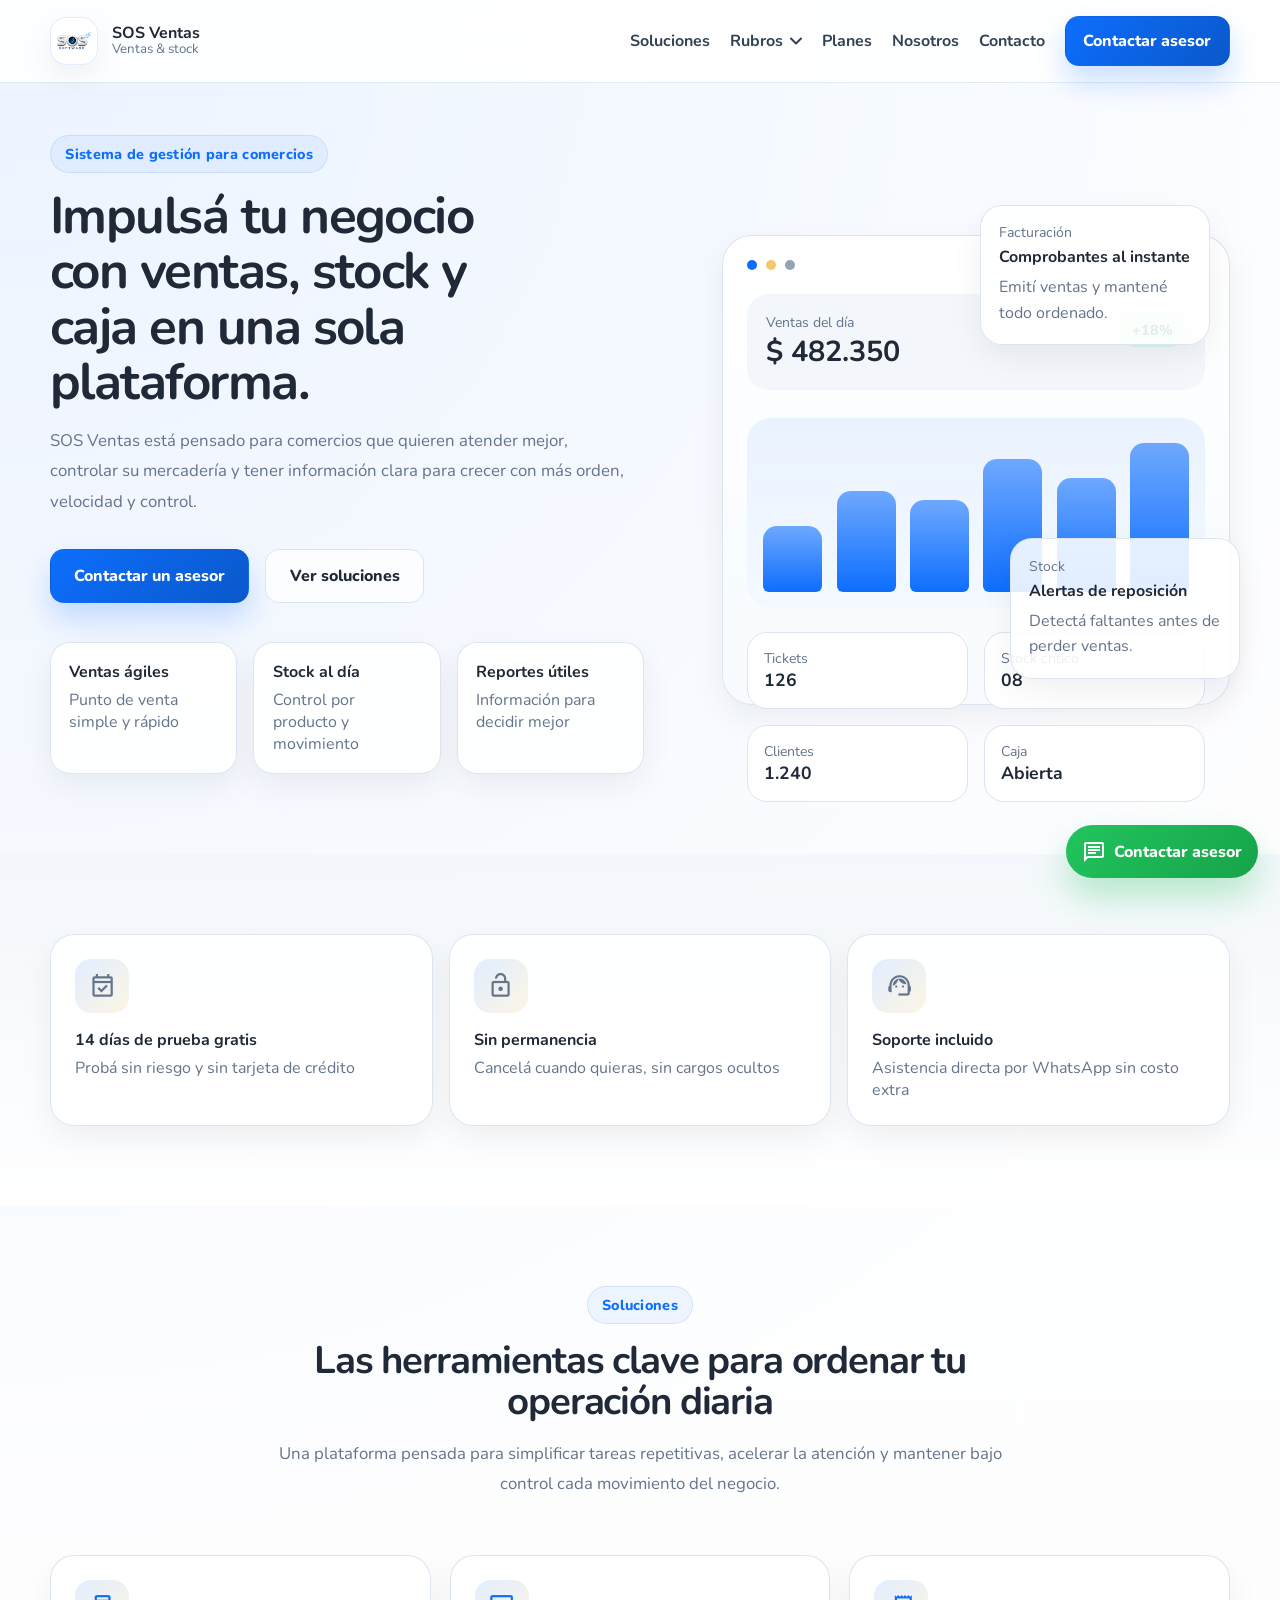
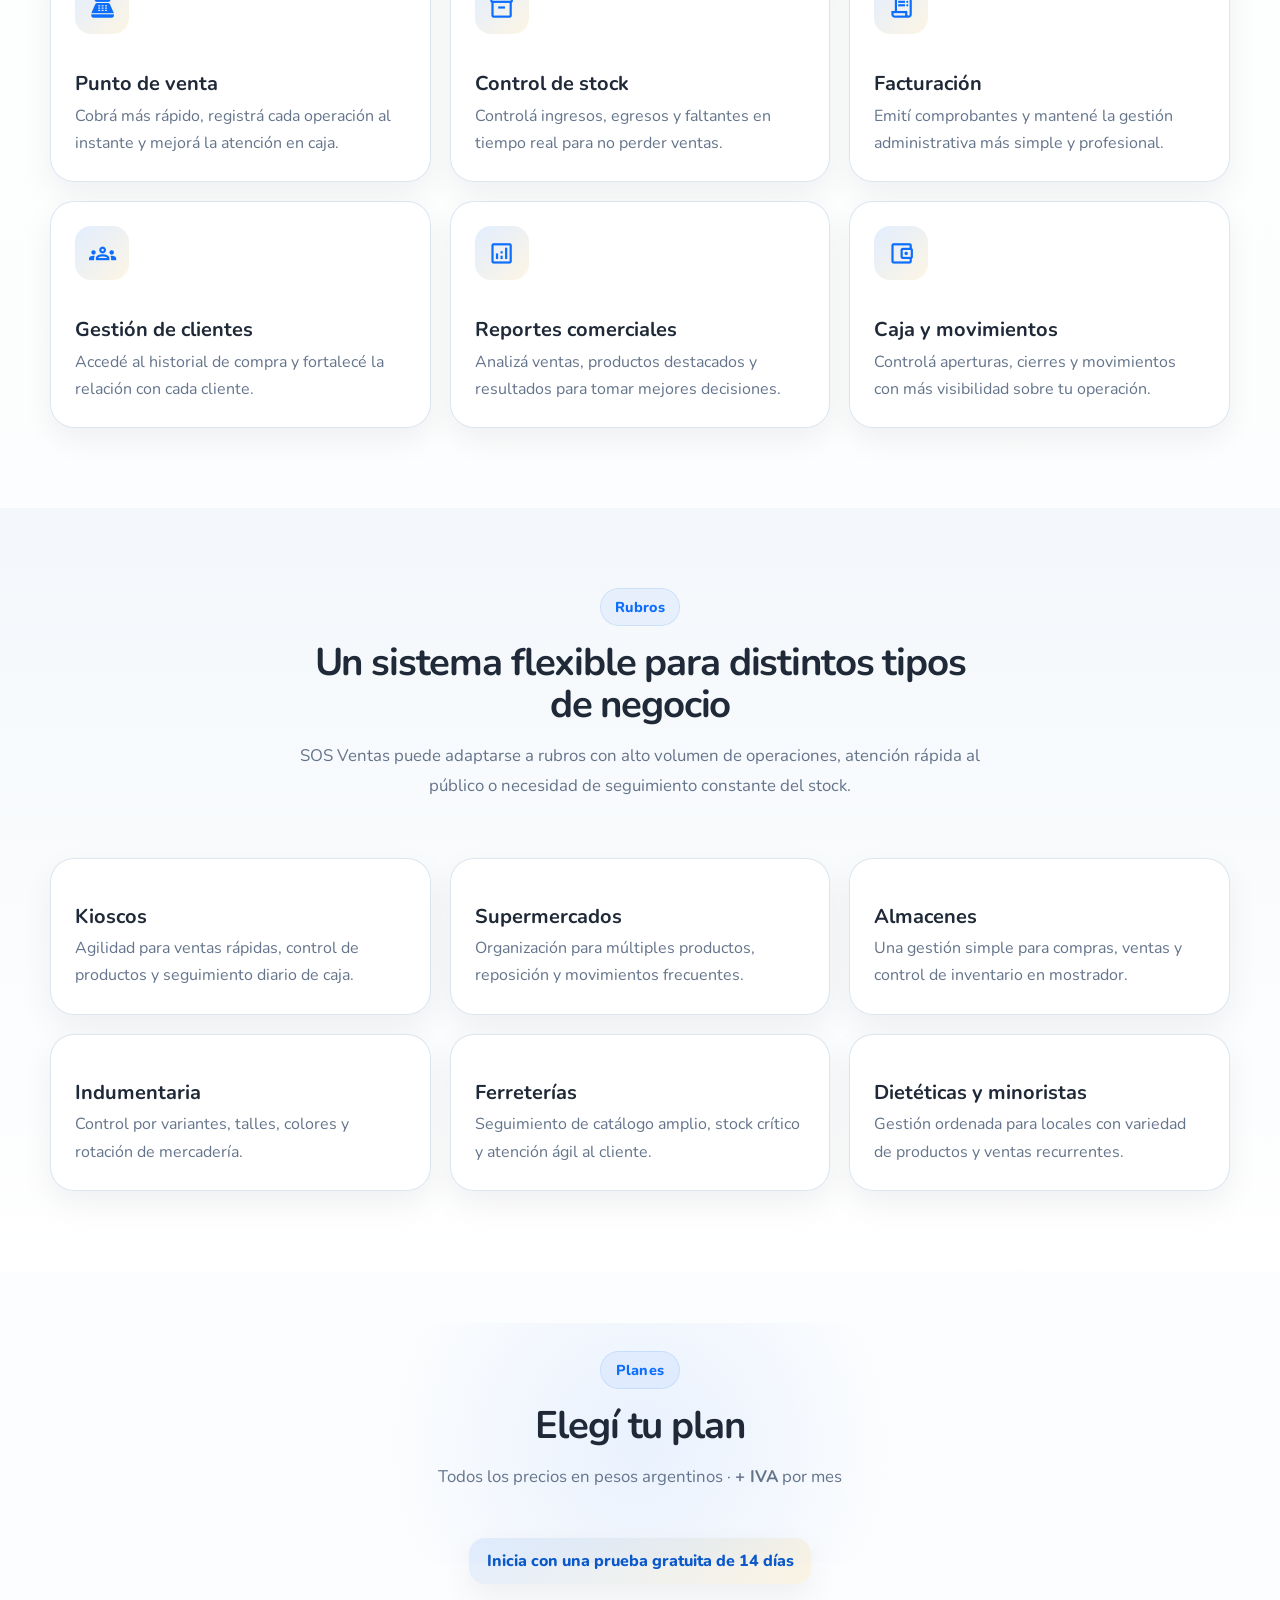
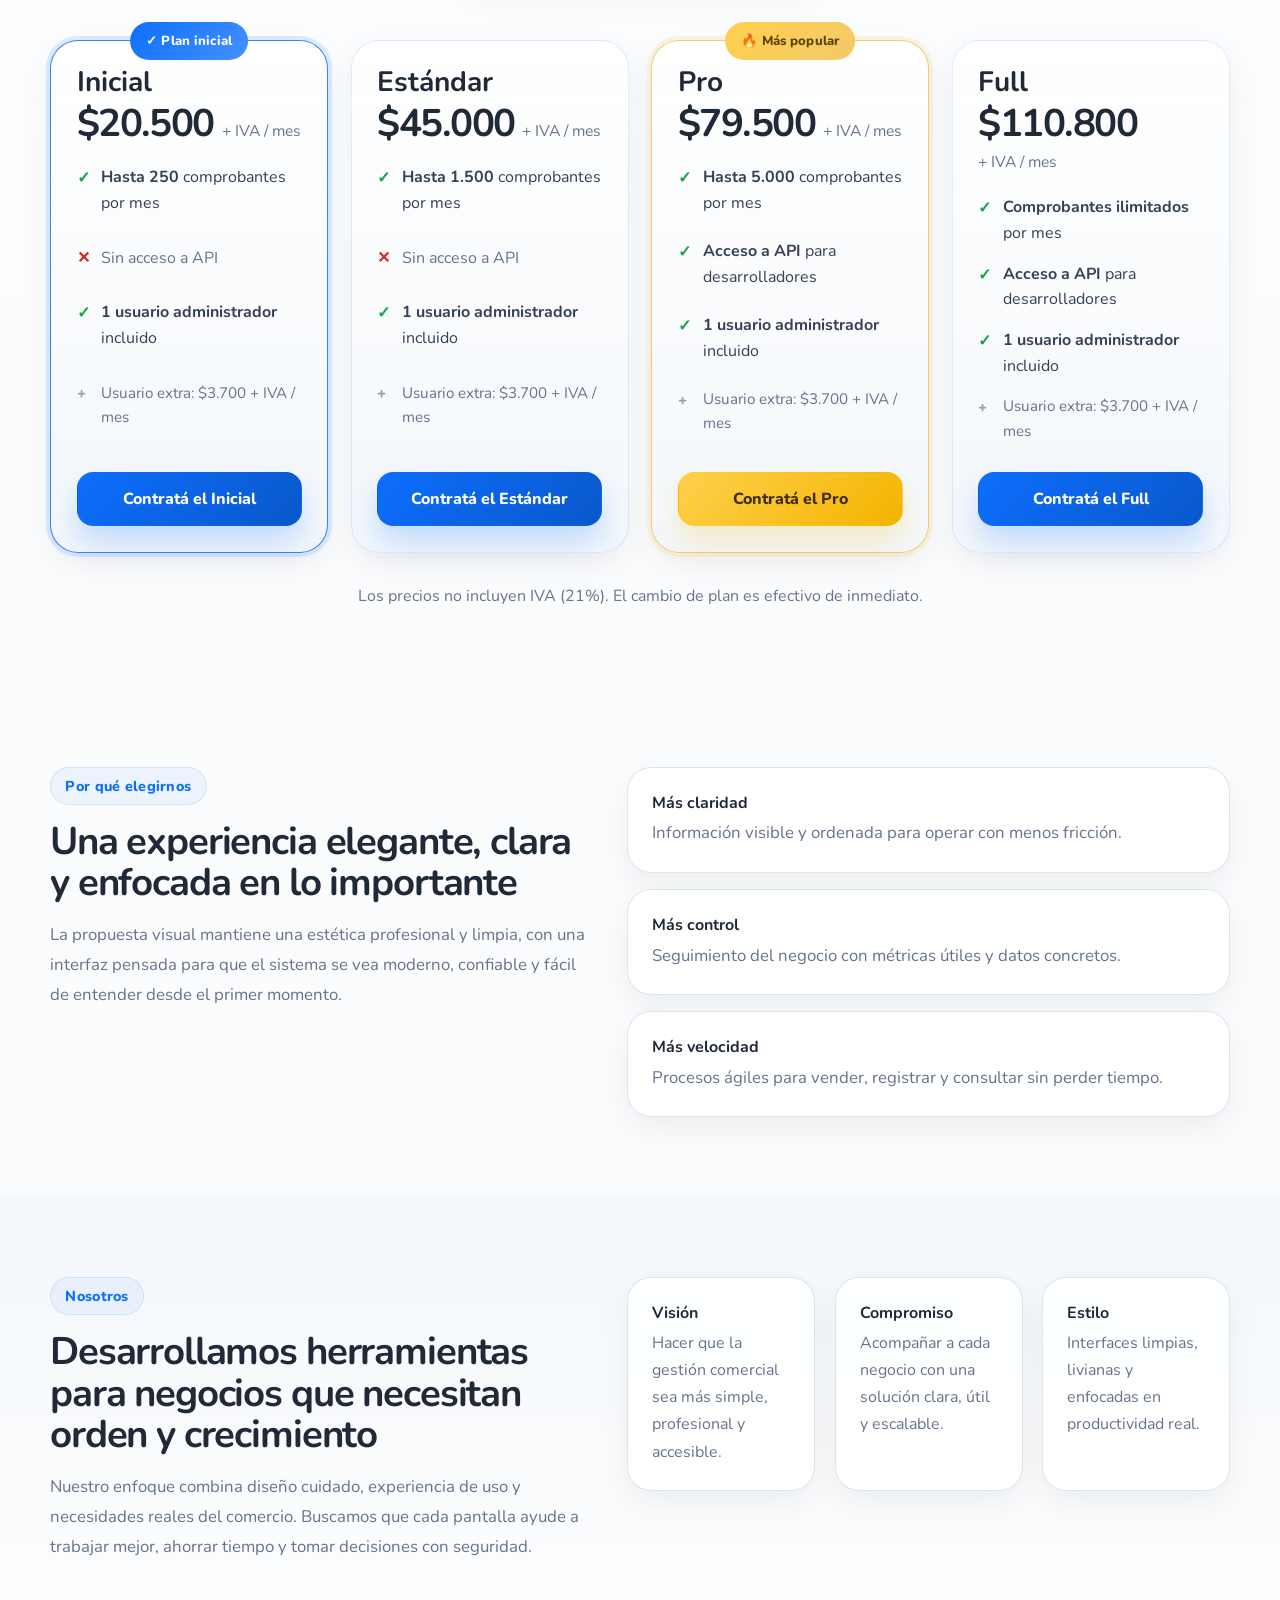
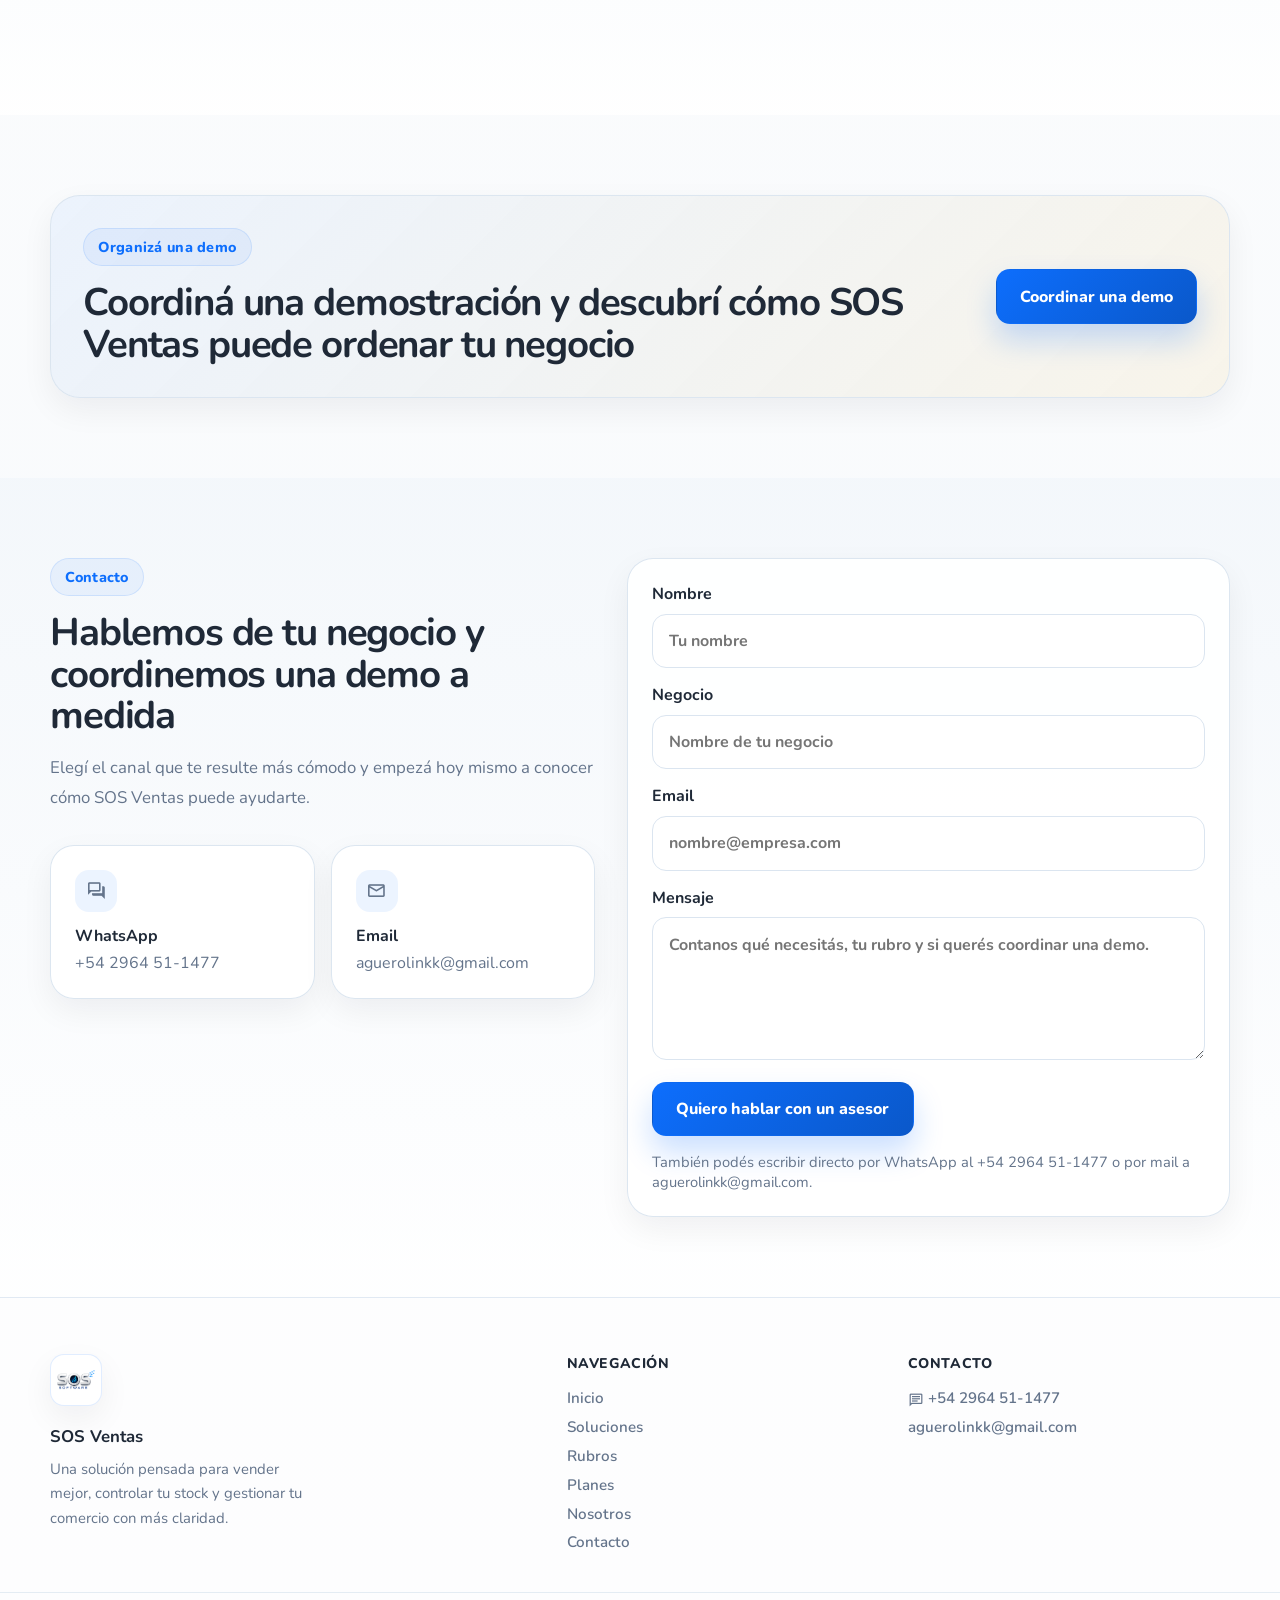
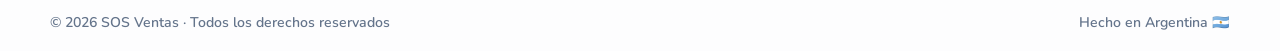
==== commit 690ca5ab: "Mejoras en texto de botones de planes y redirect a registro de la app" ====
--- a/index.html
+++ b/index.html
@@ -9,8 +9,8 @@
     <link rel="preconnect" href="https://fonts.gstatic.com" crossorigin>
     <link href="https://fonts.googleapis.com/css2?family=Nunito:wght@400;600;700;800&display=swap" rel="stylesheet">
     <link rel="stylesheet" href="https://fonts.googleapis.com/css2?family=Material+Symbols+Outlined:opsz,wght,FILL,GRAD@24,600,0,0">
-    <link rel="icon" type="image/png" href="assets/img/sos_logo.png">
-    <link rel="apple-touch-icon" href="assets/img/sos_logo.png">
+    <link rel="icon" type="image/png" href="assets/img/sos_favicon.png">
+    <link rel="apple-touch-icon" href="assets/img/sos_favicon.png">
     <link rel="stylesheet" href="assets/css/styles.css">
 </head>
 <body>
@@ -296,7 +296,7 @@
                             <li class="feature-ok"><strong>1 usuario administrador</strong> incluido</li>
                             <li class="feature-extra">Usuario extra: $3.700 + IVA / mes</li>
                         </ul>
-                        <a class="btn btn-primary plan-button" href="https://wa.me/542964511477?text=Hola%2C+me+interesa+el+Plan+Inicial+de+SOS+Ventas+(%2420.500+%2B+IVA%2Fmes).+%C2%BFPodr%C3%ADa+darme+m%C3%A1s+informaci%C3%B3n%3F" target="_blank" rel="noreferrer">Plan Inicial</a>
+                        <a class="btn btn-primary plan-button" href="https://app.sosventas.com.ar/register" target="_blank" rel="noreferrer">Contratá el Inicial</a>
                     </article>
 
                     <article class="pricing-card">
@@ -313,7 +313,7 @@
                             <li class="feature-ok"><strong>1 usuario administrador</strong> incluido</li>
                             <li class="feature-extra">Usuario extra: $3.700 + IVA / mes</li>
                         </ul>
-                        <a class="btn btn-primary plan-button" href="https://wa.me/542964511477?text=Hola%2C+me+interesa+el+Plan+Est%C3%A1ndar+de+SOS+Ventas+(%2445.000+%2B+IVA%2Fmes).+%C2%BFPodr%C3%ADa+darme+m%C3%A1s+informaci%C3%B3n%3F" target="_blank" rel="noreferrer">Plan Estándar</a>
+                        <a class="btn btn-primary plan-button" href="https://app.sosventas.com.ar/register" target="_blank" rel="noreferrer">Contratá el Estándar</a>
                     </article>
 
                     <article class="pricing-card pricing-card-popular">
@@ -331,7 +331,7 @@
                             <li class="feature-ok"><strong>1 usuario administrador</strong> incluido</li>
                             <li class="feature-extra">Usuario extra: $3.700 + IVA / mes</li>
                         </ul>
-                        <a class="btn plan-button plan-button-highlight" href="https://wa.me/542964511477?text=Hola%2C+me+interesa+el+Plan+Pro+de+SOS+Ventas+(%2479.500+%2B+IVA%2Fmes).+%C2%BFPodr%C3%ADa+darme+m%C3%A1s+informaci%C3%B3n%3F" target="_blank" rel="noreferrer">Plan Pro</a>
+                        <a class="btn plan-button plan-button-highlight" href="https://app.sosventas.com.ar/register" target="_blank" rel="noreferrer">Contratá el Pro</a>
                     </article>
 
                     <article class="pricing-card">
@@ -348,7 +348,7 @@
                             <li class="feature-ok"><strong>1 usuario administrador</strong> incluido</li>
                             <li class="feature-extra">Usuario extra: $3.700 + IVA / mes</li>
                         </ul>
-                        <a class="btn btn-primary plan-button" href="https://wa.me/542964511477?text=Hola%2C+me+interesa+el+Plan+Full+de+SOS+Ventas+(%24110.800+%2B+IVA%2Fmes).+%C2%BFPodr%C3%ADa+darme+m%C3%A1s+informaci%C3%B3n%3F" target="_blank" rel="noreferrer">Plan Full</a>
+                        <a class="btn btn-primary plan-button" href="https://app.sosventas.com.ar/register" target="_blank" rel="noreferrer">Contratá el Full</a>
                     </article>
                 </div>
 
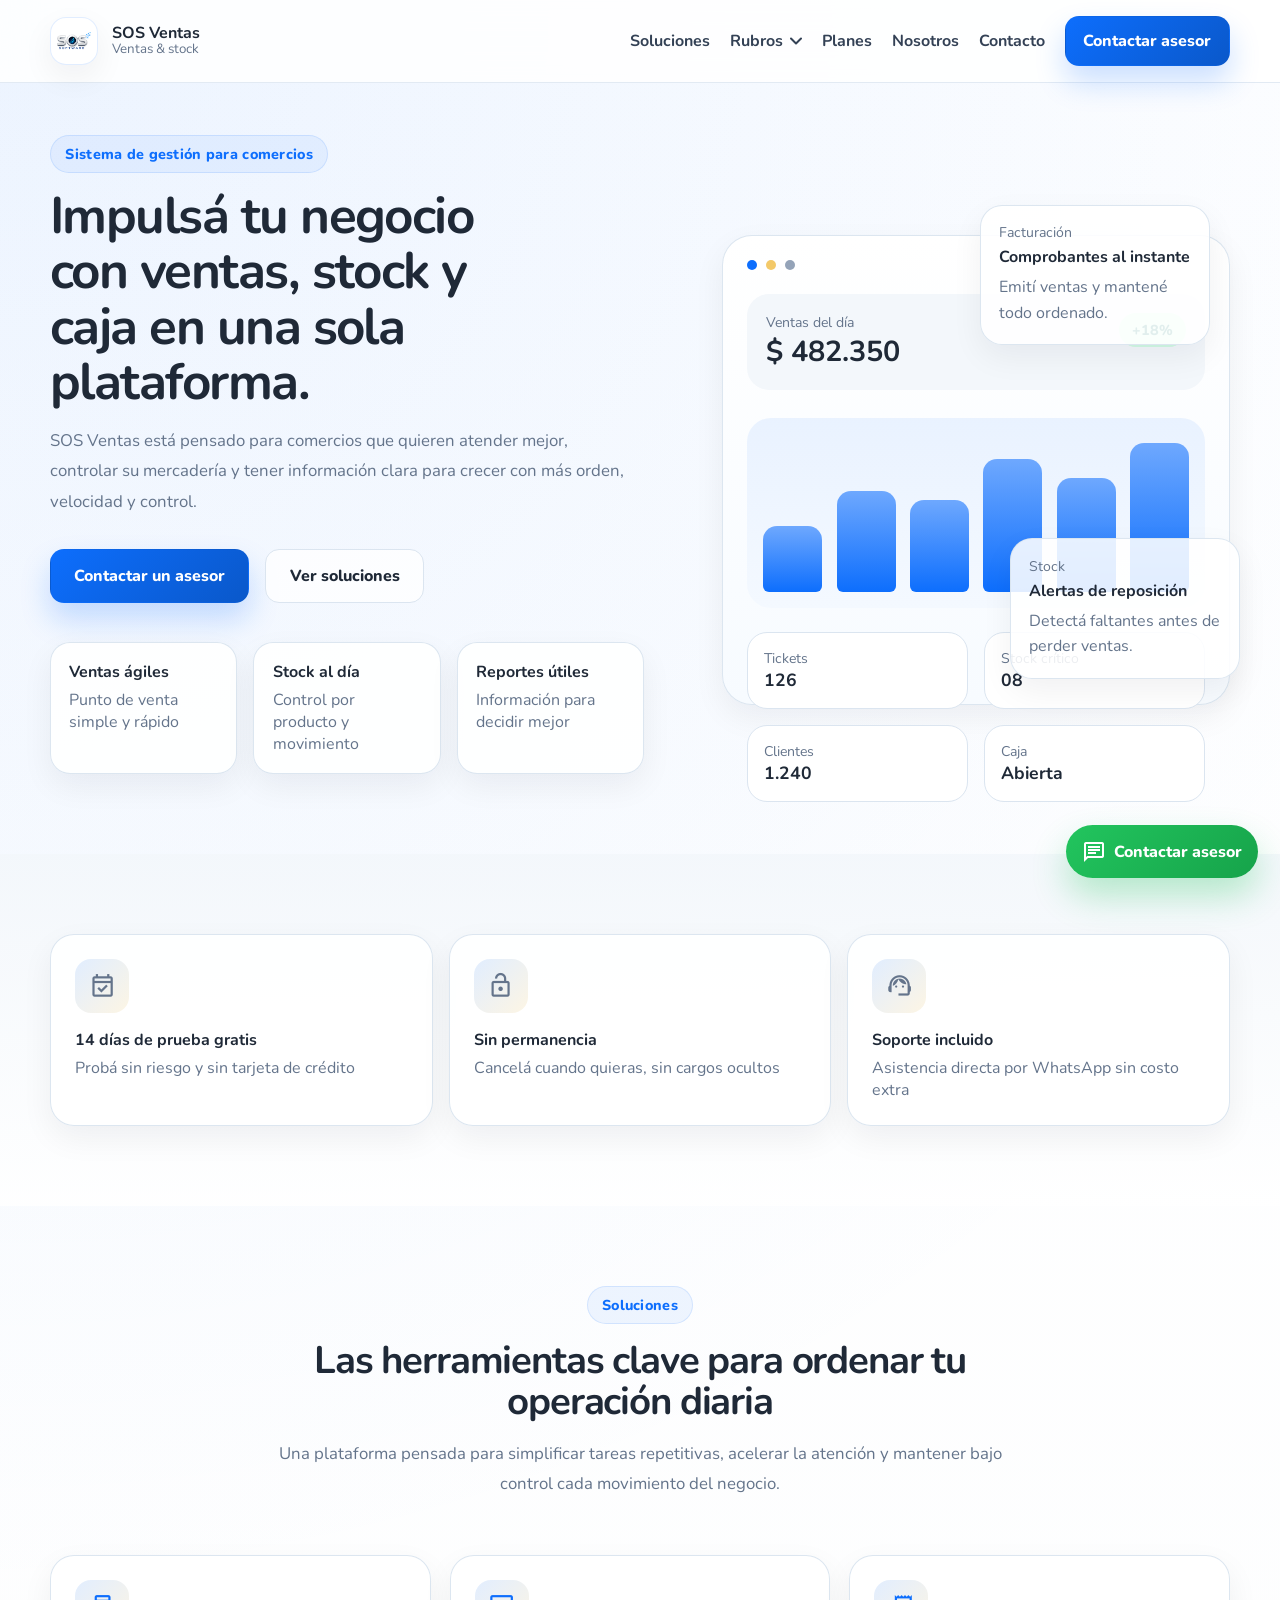
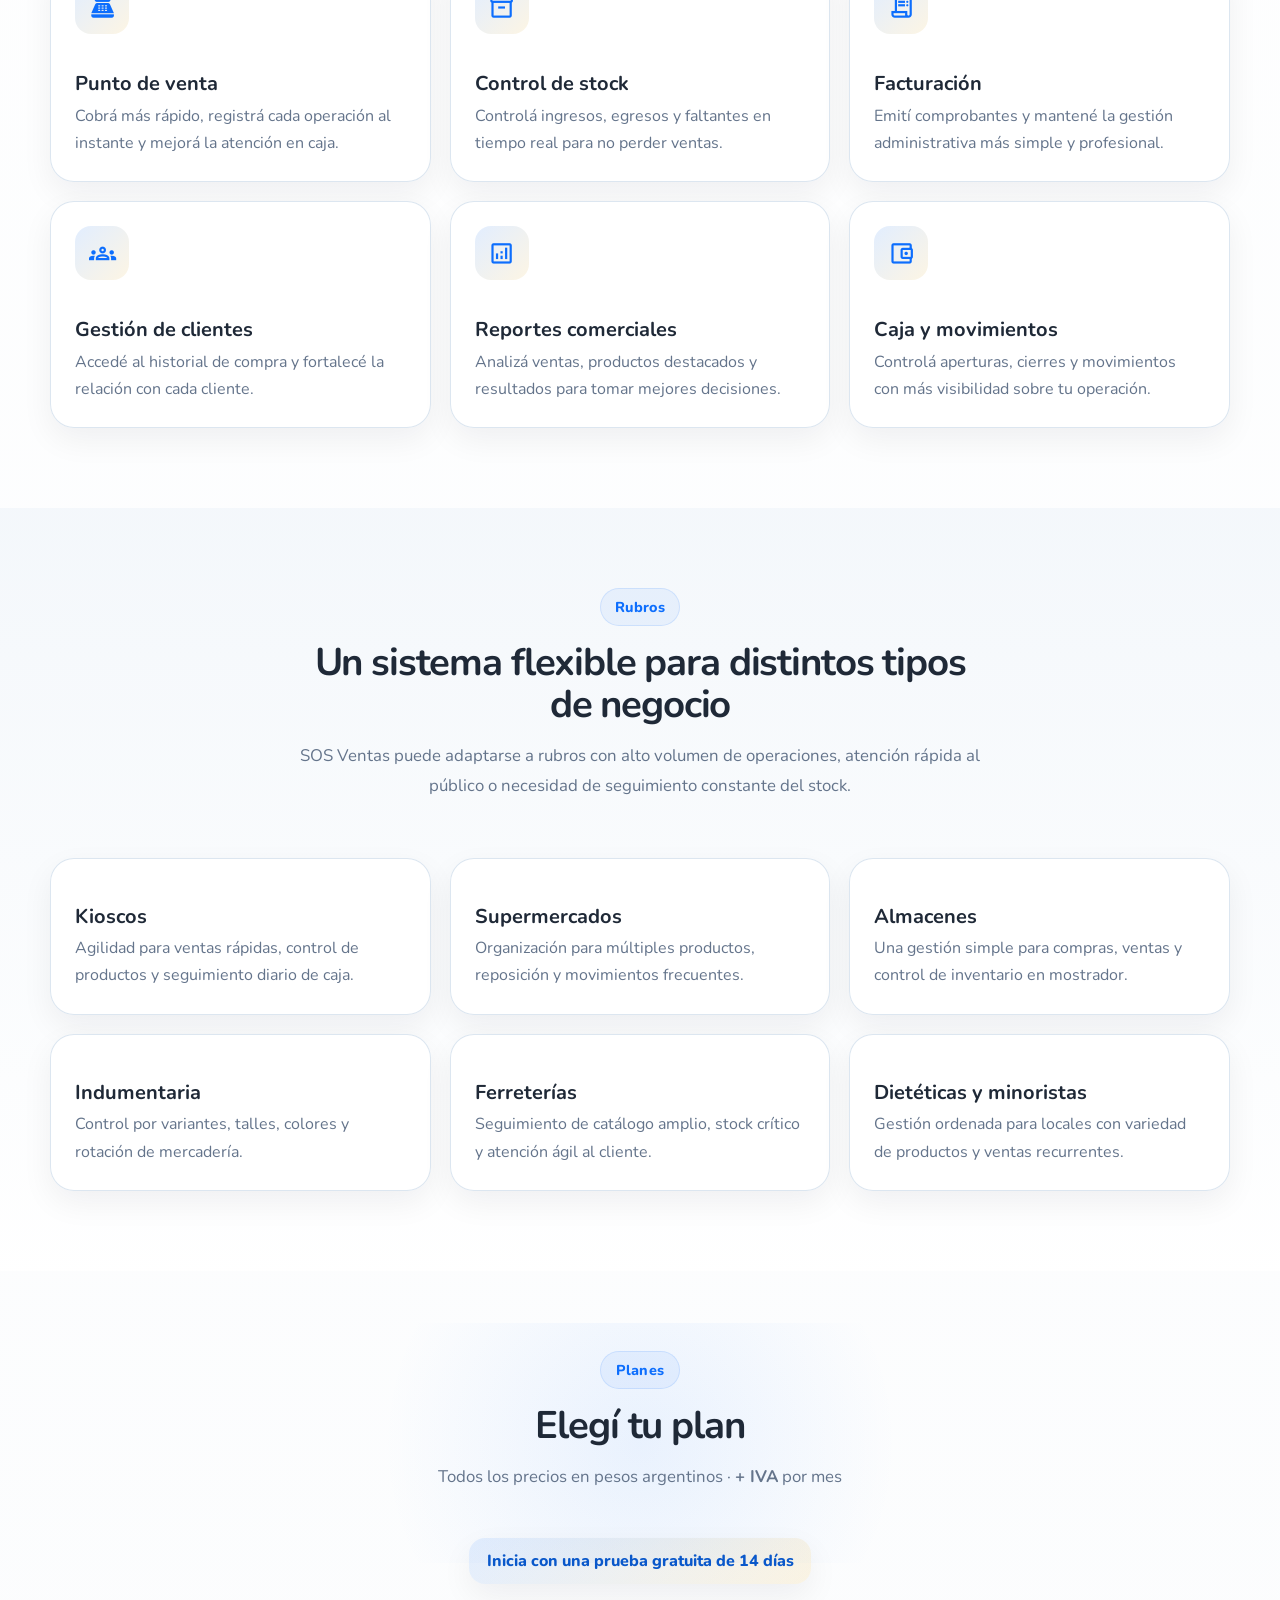
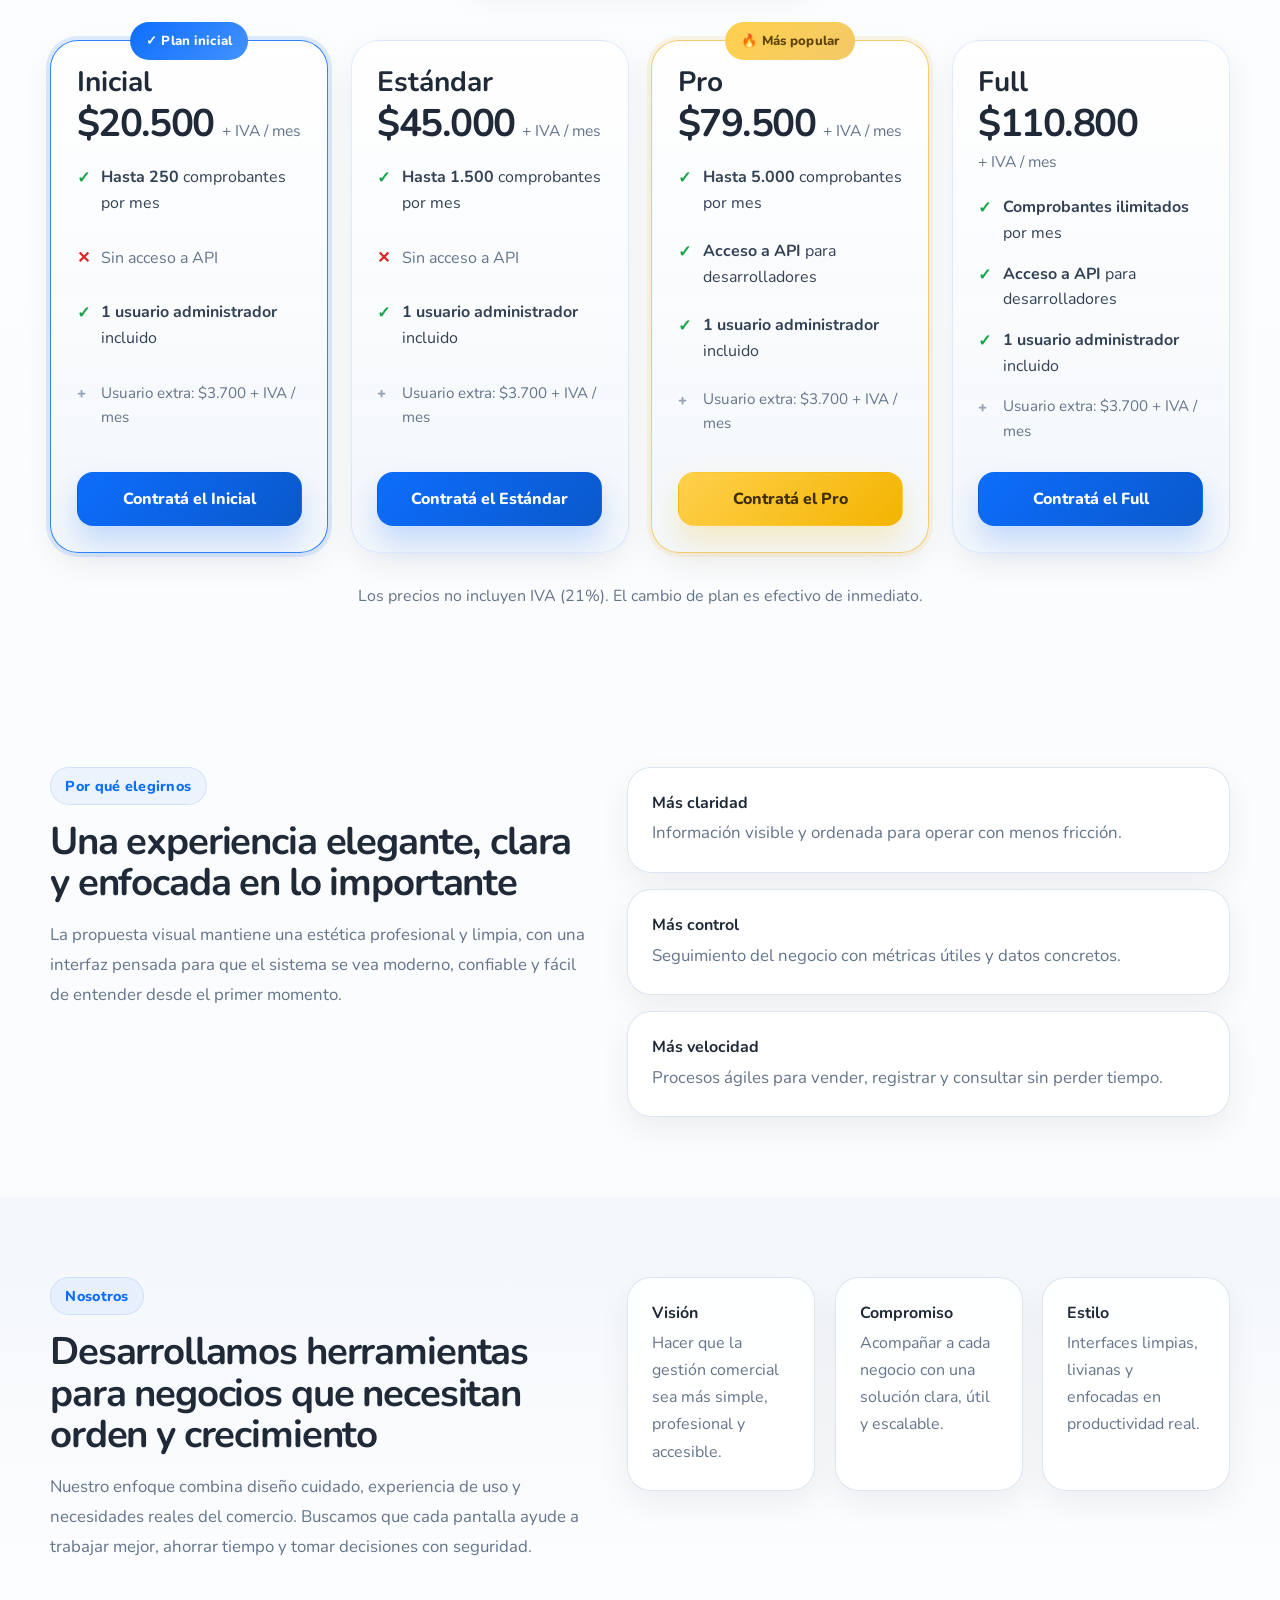
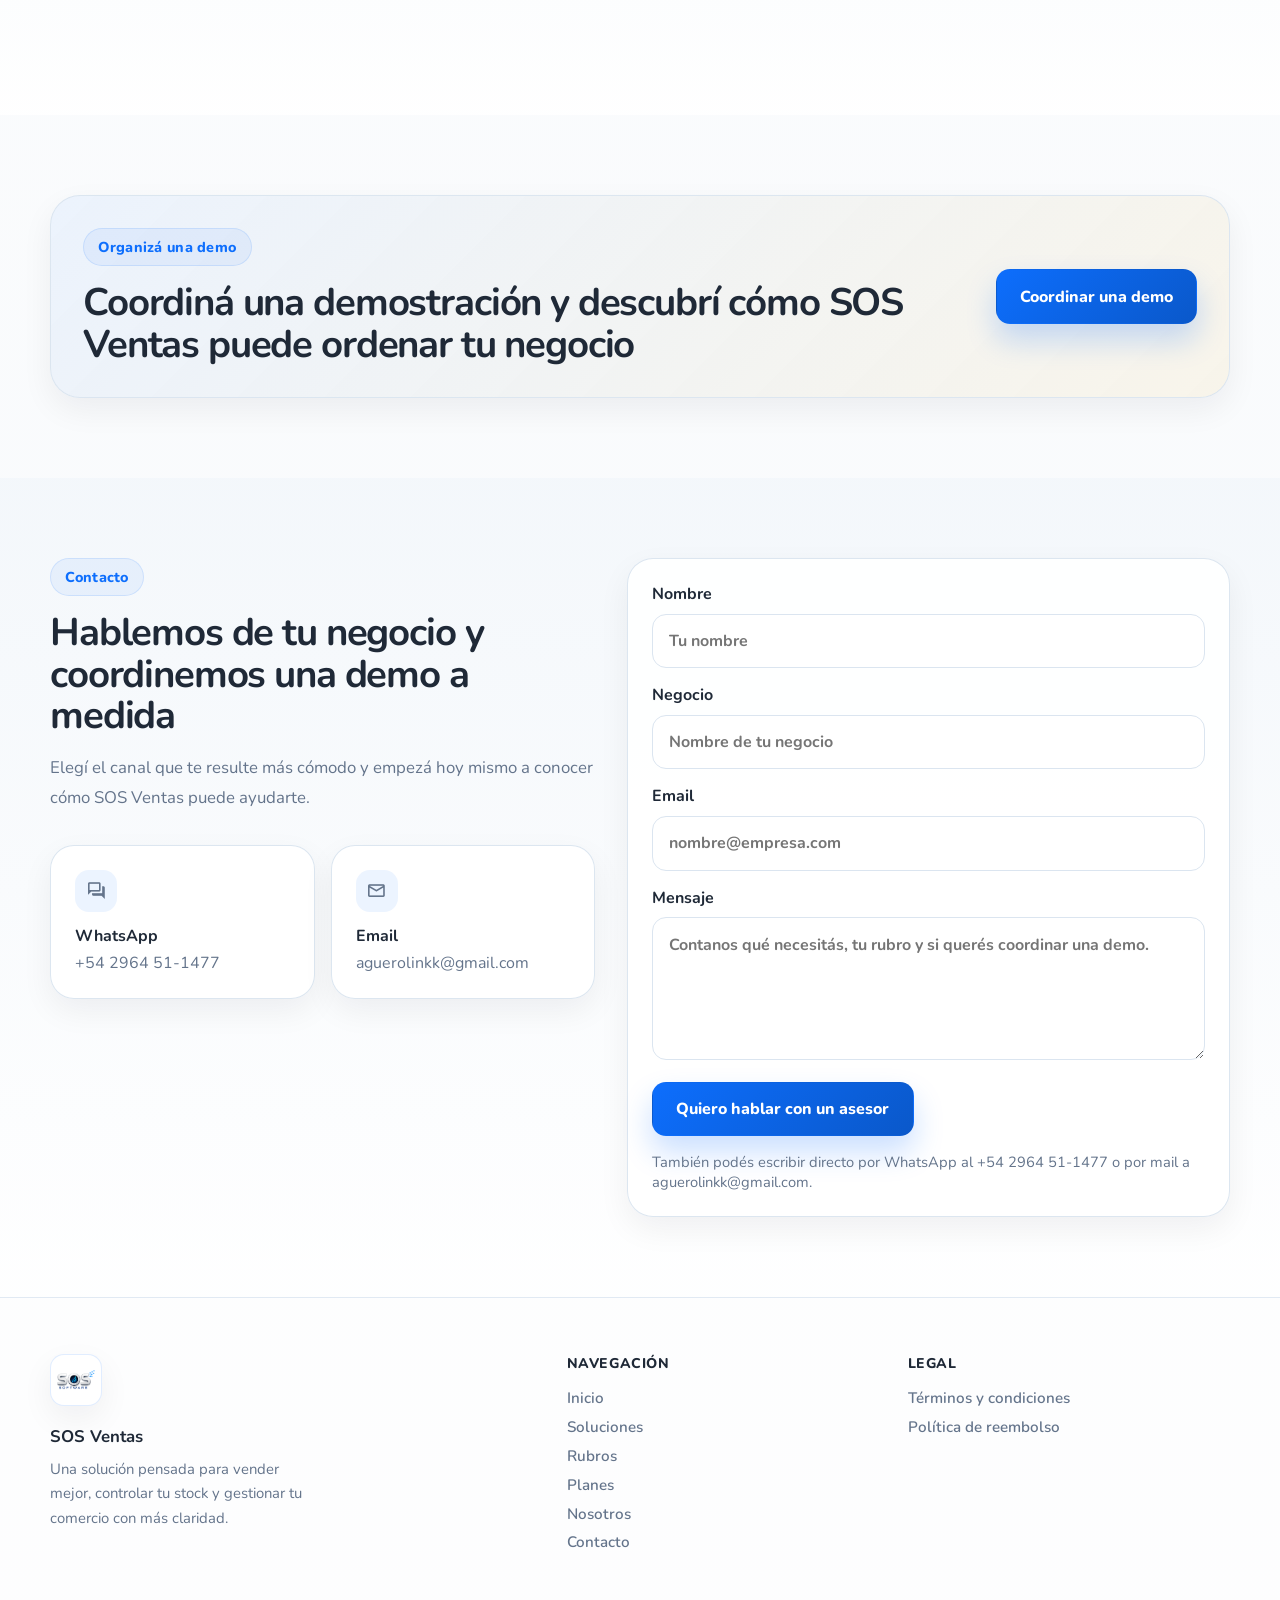
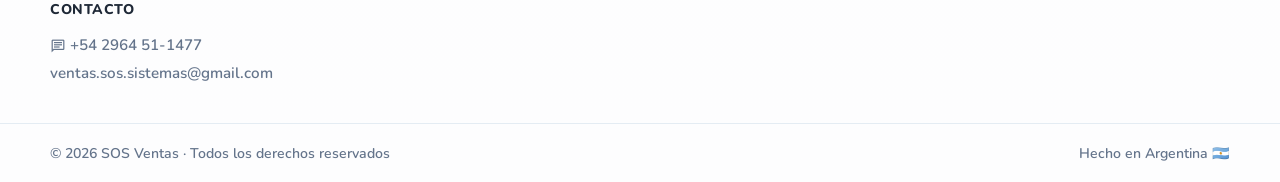
==== commit 3a06065c: "Se agregan terminos y politica de reembolso" ====
--- a/index.html
+++ b/index.html
@@ -492,12 +492,18 @@
             </nav>
 
             <div class="footer-col">
+                <span class="footer-col-title">Legal</span>
+                <a href="terminos-y-condiciones.html">Términos y condiciones</a>
+                <a href="politica-de-reembolso.html">Política de reembolso</a>
+            </div>
+
+            <div class="footer-col">
                 <span class="footer-col-title">Contacto</span>
                 <a href="https://wa.me/542964511477?text=Hola%2C%20quiero%20asesoramiento%20sobre%20SOS%20Ventas" target="_blank" rel="noreferrer">
                     <span class="material-symbols-outlined" aria-hidden="true" style="font-size:1rem;vertical-align:middle;">chat</span>
                     +54 2964 51-1477
                 </a>
-                <a href="mailto:aguerolinkk@gmail.com">aguerolinkk@gmail.com</a>
+                <a href="mailto:ventas.sos.sistemas@gmail.com">ventas.sos.sistemas@gmail.com</a>
             </div>
         </div>
 
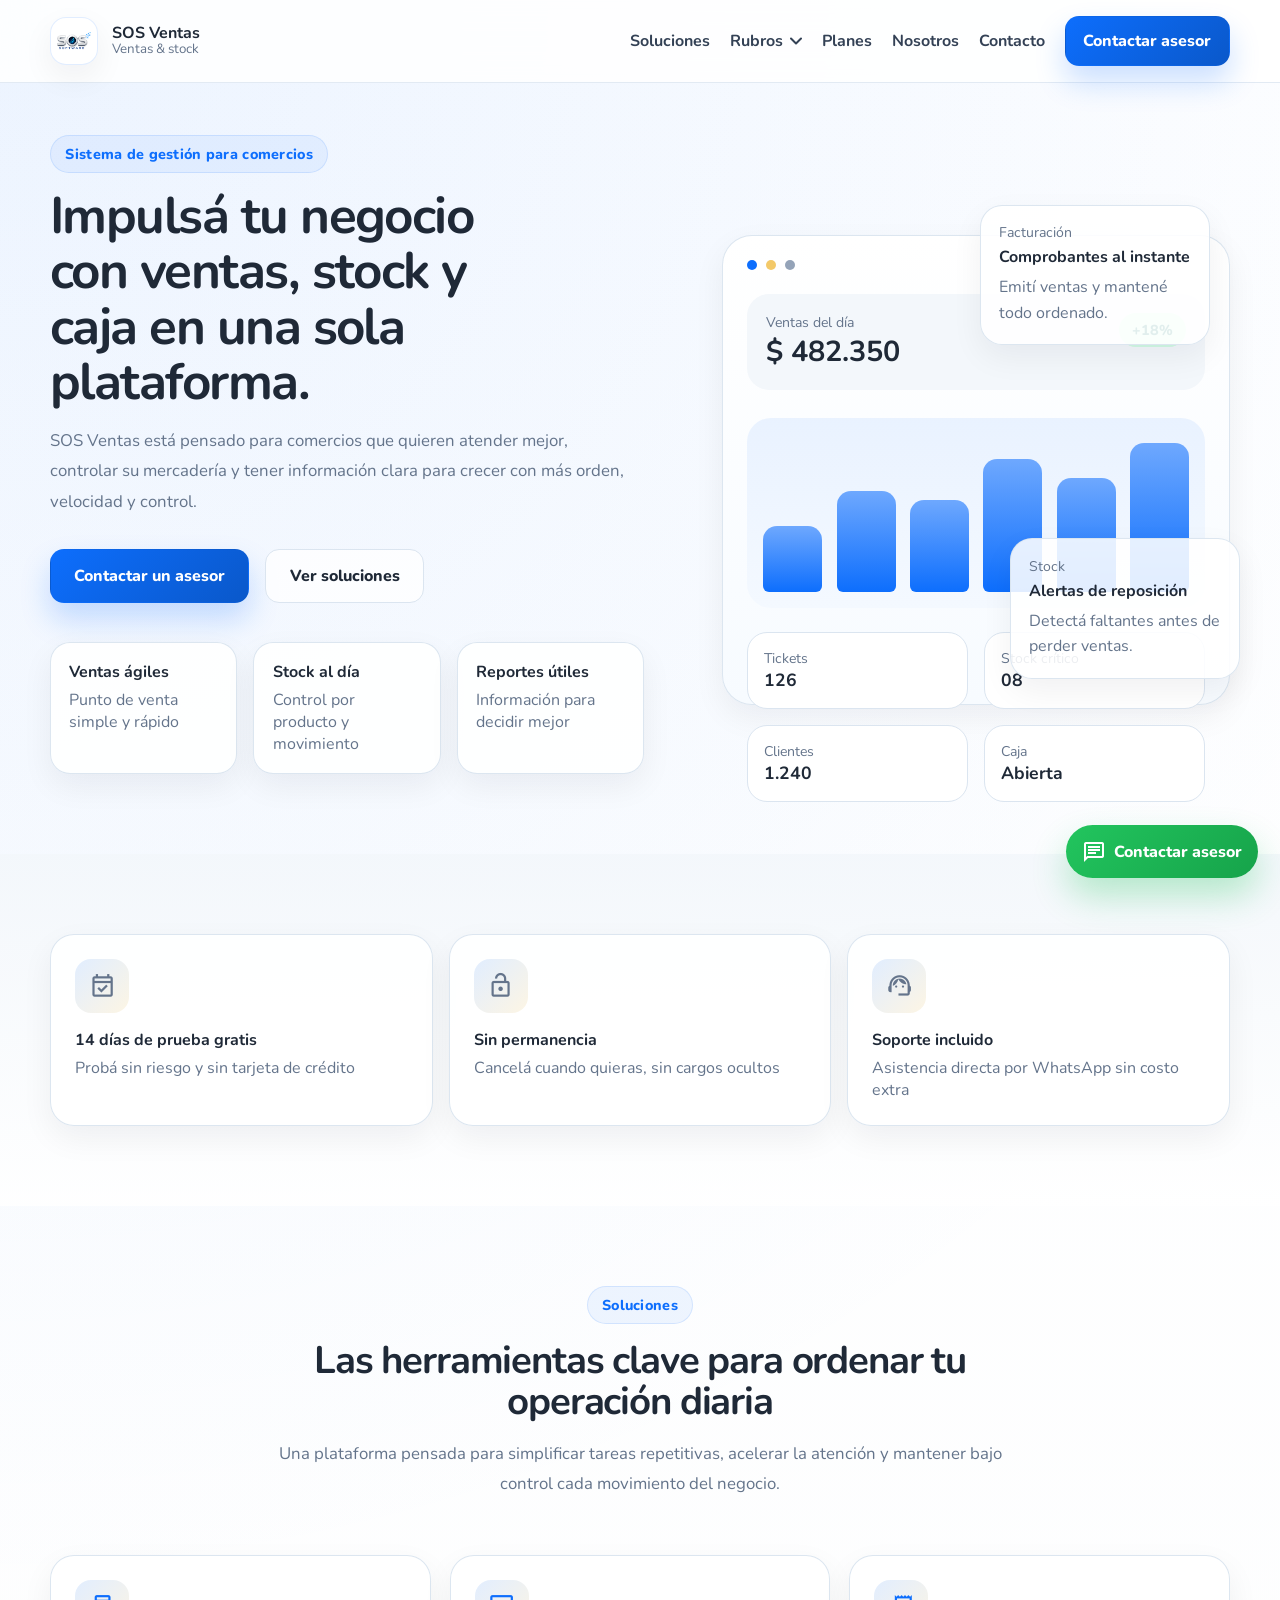
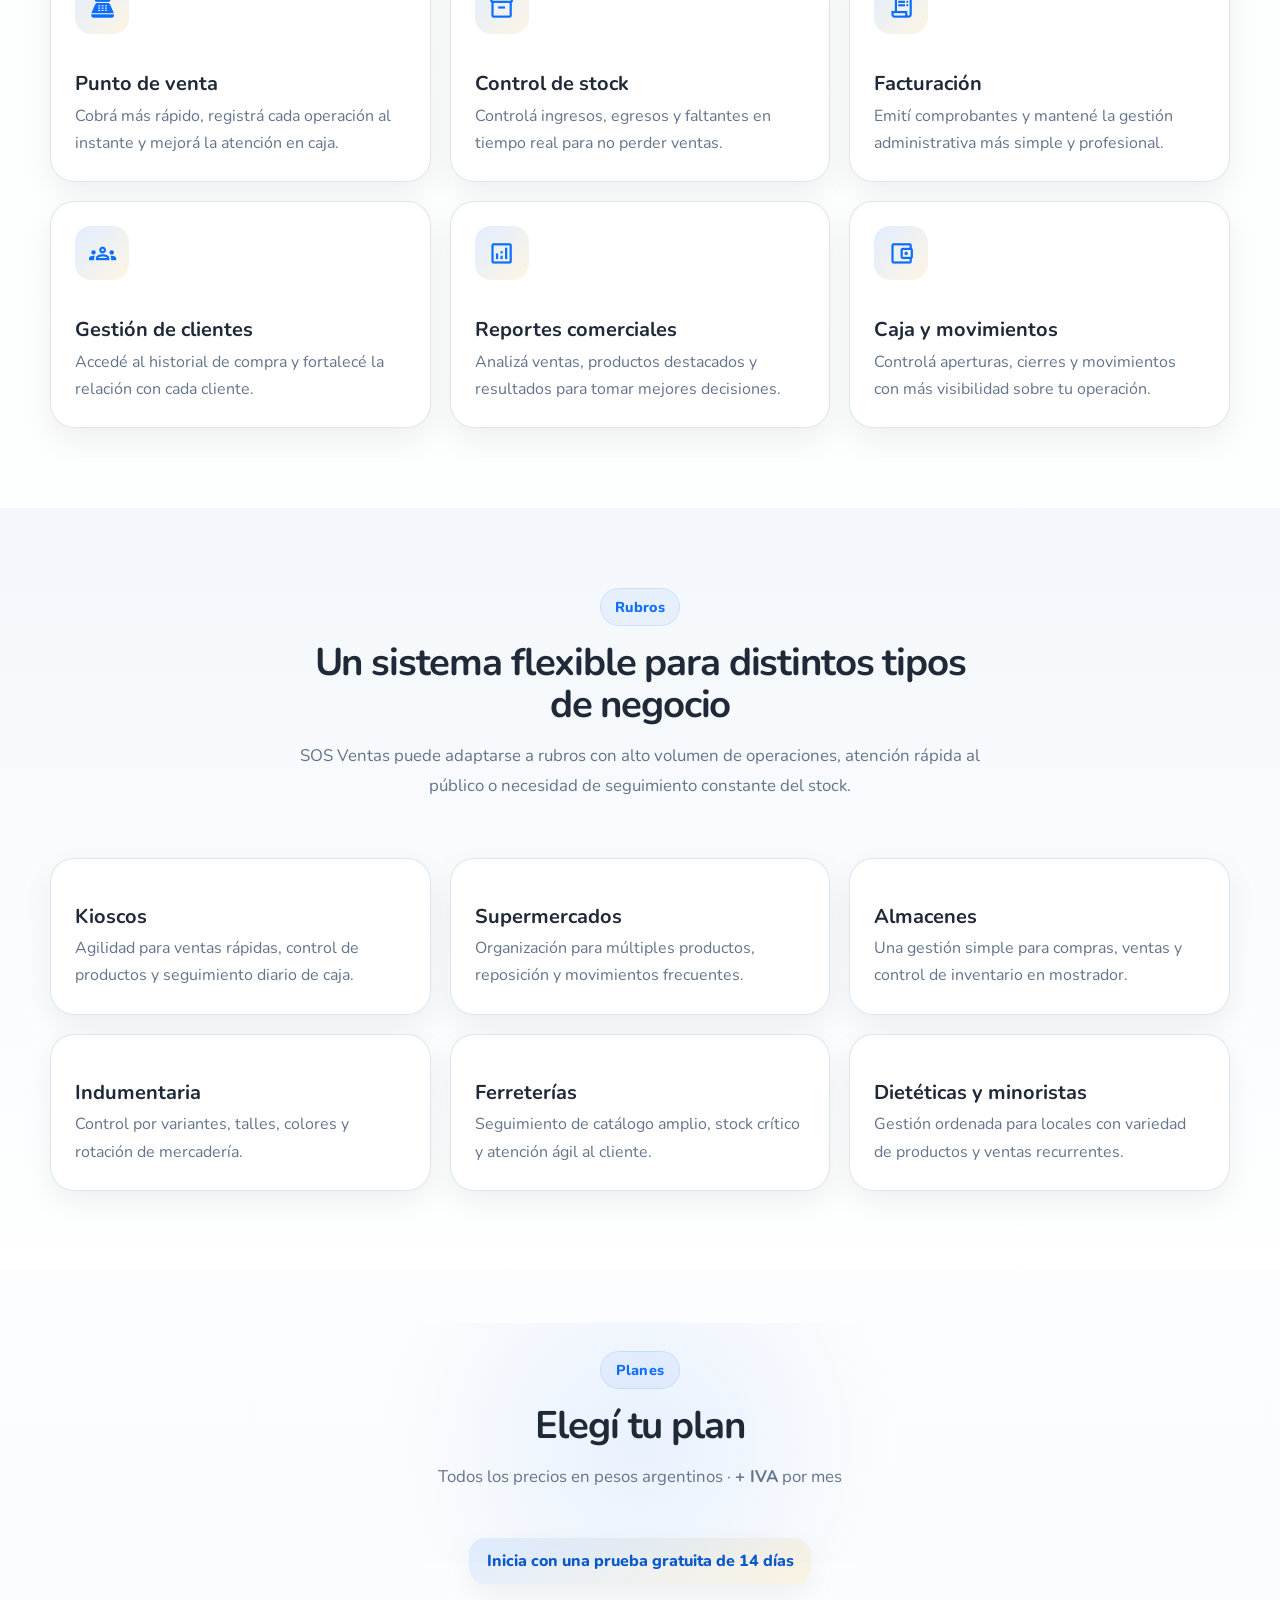
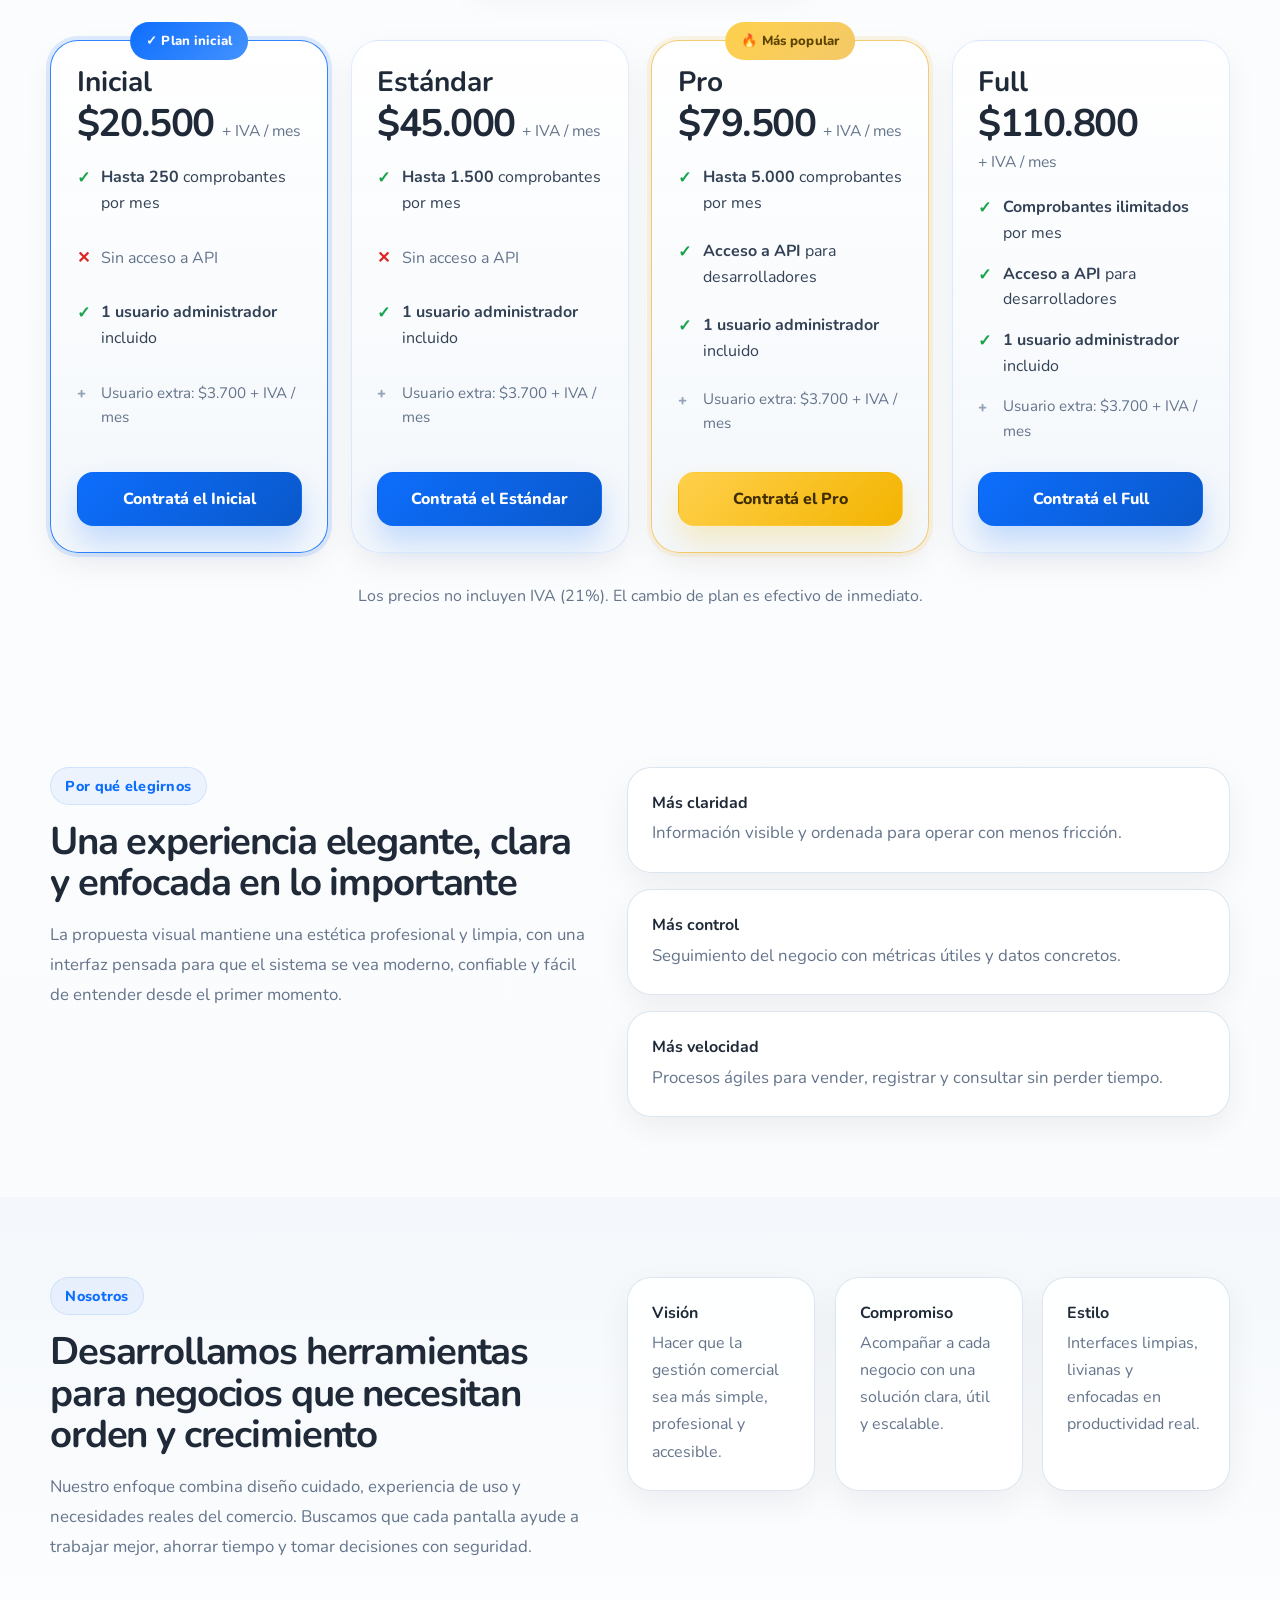
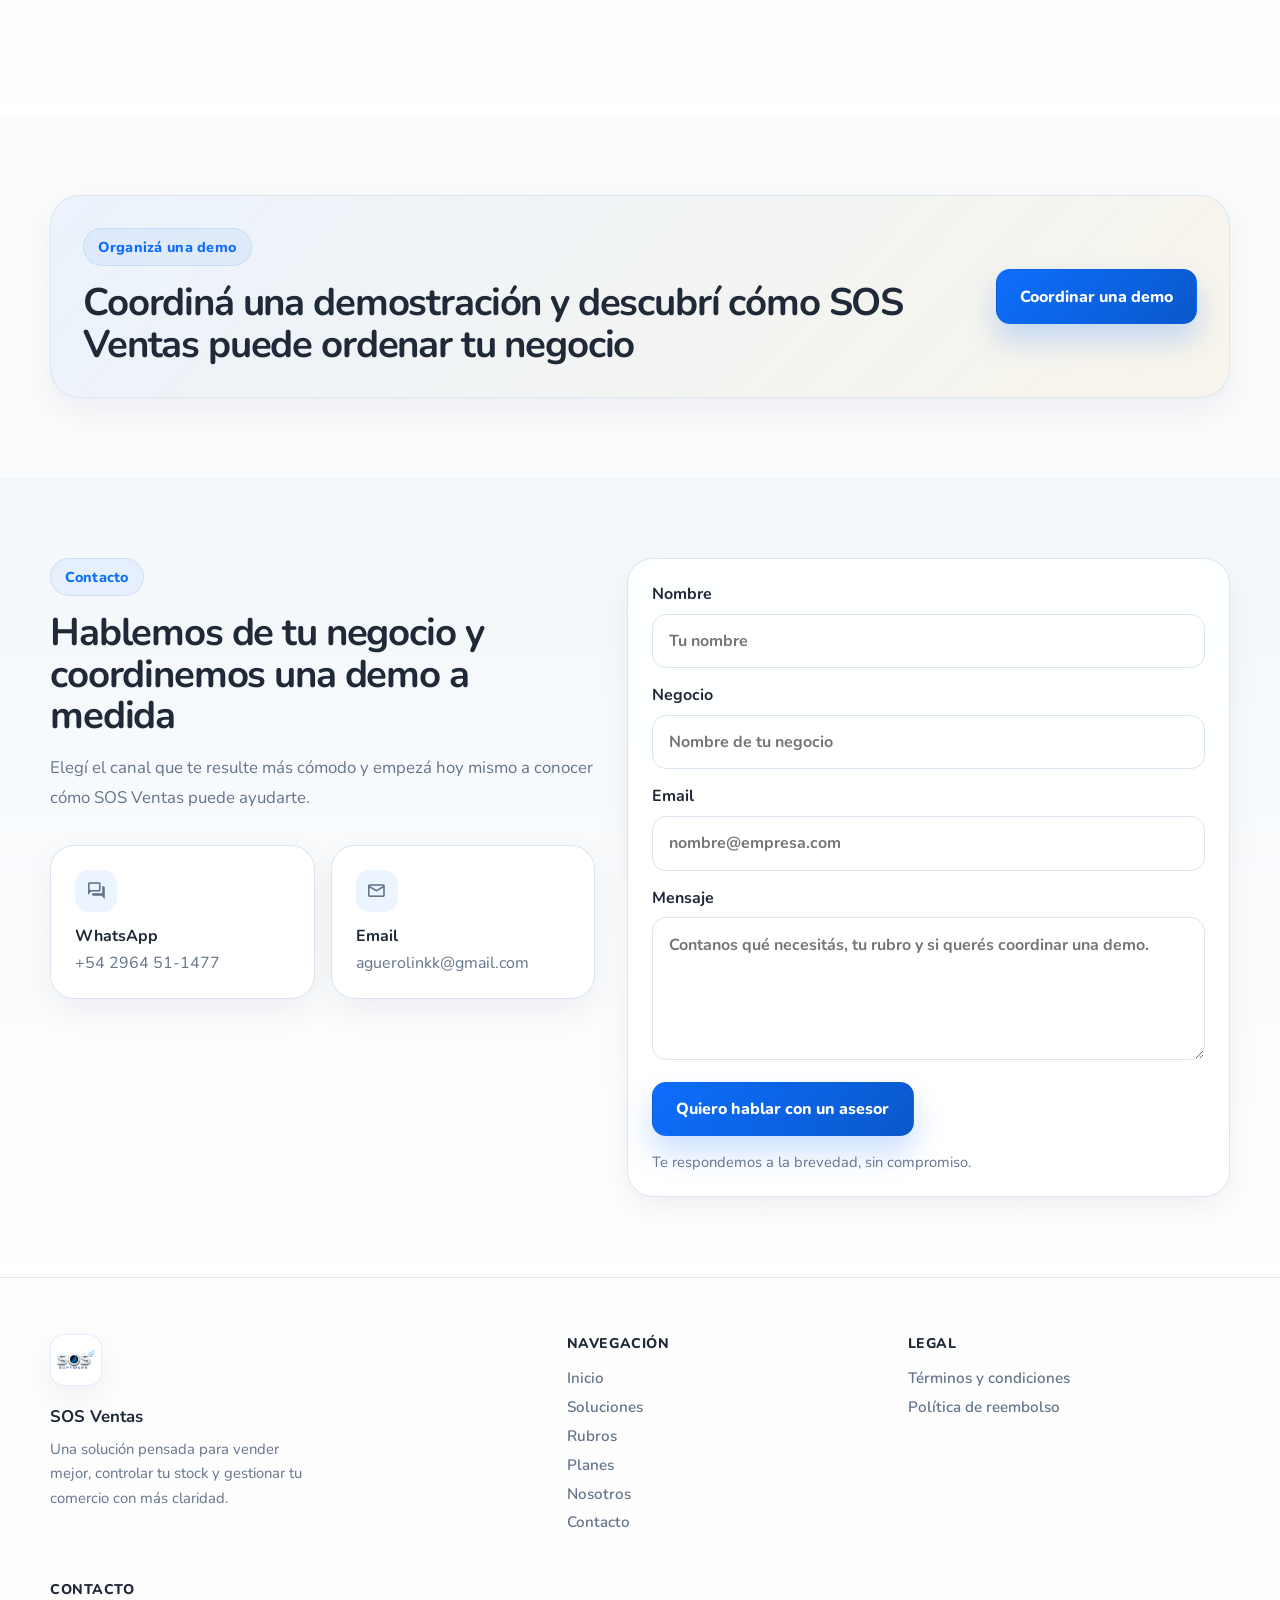
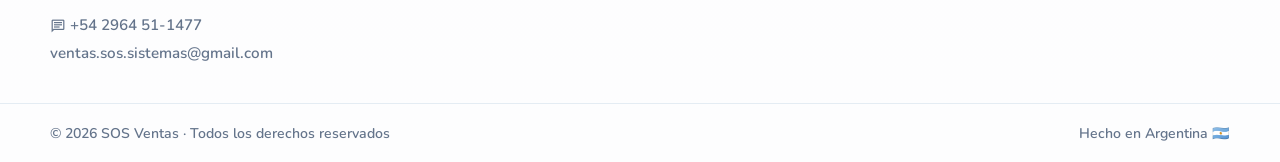
==== commit 730fc048: "Mejora nota del formulario de contacto y redirect de planes a /planes" ====
--- a/index.html
+++ b/index.html
@@ -296,7 +296,7 @@
                             <li class="feature-ok"><strong>1 usuario administrador</strong> incluido</li>
                             <li class="feature-extra">Usuario extra: $3.700 + IVA / mes</li>
                         </ul>
-                        <a class="btn btn-primary plan-button" href="https://app.sosventas.com.ar/register" target="_blank" rel="noreferrer">Contratá el Inicial</a>
+                        <a class="btn btn-primary plan-button" href="https://app.sosventas.com.ar/planes" target="_blank" rel="noreferrer">Contratá el Inicial</a>
                     </article>
 
                     <article class="pricing-card">
@@ -313,7 +313,7 @@
                             <li class="feature-ok"><strong>1 usuario administrador</strong> incluido</li>
                             <li class="feature-extra">Usuario extra: $3.700 + IVA / mes</li>
                         </ul>
-                        <a class="btn btn-primary plan-button" href="https://app.sosventas.com.ar/register" target="_blank" rel="noreferrer">Contratá el Estándar</a>
+                        <a class="btn btn-primary plan-button" href="https://app.sosventas.com.ar/planes" target="_blank" rel="noreferrer">Contratá el Estándar</a>
                     </article>
 
                     <article class="pricing-card pricing-card-popular">
@@ -331,7 +331,7 @@
                             <li class="feature-ok"><strong>1 usuario administrador</strong> incluido</li>
                             <li class="feature-extra">Usuario extra: $3.700 + IVA / mes</li>
                         </ul>
-                        <a class="btn plan-button plan-button-highlight" href="https://app.sosventas.com.ar/register" target="_blank" rel="noreferrer">Contratá el Pro</a>
+                        <a class="btn plan-button plan-button-highlight" href="https://app.sosventas.com.ar/planes" target="_blank" rel="noreferrer">Contratá el Pro</a>
                     </article>
 
                     <article class="pricing-card">
@@ -348,7 +348,7 @@
                             <li class="feature-ok"><strong>1 usuario administrador</strong> incluido</li>
                             <li class="feature-extra">Usuario extra: $3.700 + IVA / mes</li>
                         </ul>
-                        <a class="btn btn-primary plan-button" href="https://app.sosventas.com.ar/register" target="_blank" rel="noreferrer">Contratá el Full</a>
+                        <a class="btn btn-primary plan-button" href="https://app.sosventas.com.ar/planes" target="_blank" rel="noreferrer">Contratá el Full</a>
                     </article>
                 </div>
 
@@ -465,7 +465,7 @@
                         <textarea name="mensaje" rows="5" placeholder="Contanos qué necesitás, tu rubro y si querés coordinar una demo."></textarea>
                     </label>
                     <button class="btn btn-primary" type="submit">Quiero hablar con un asesor</button>
-                    <p class="form-note">También podés escribir directo por WhatsApp al +54 2964 51-1477 o por mail a aguerolinkk@gmail.com.</p>
+                    <p class="form-note">Te respondemos a la brevedad, sin compromiso.</p>
                 </form>
             </div>
         </section>
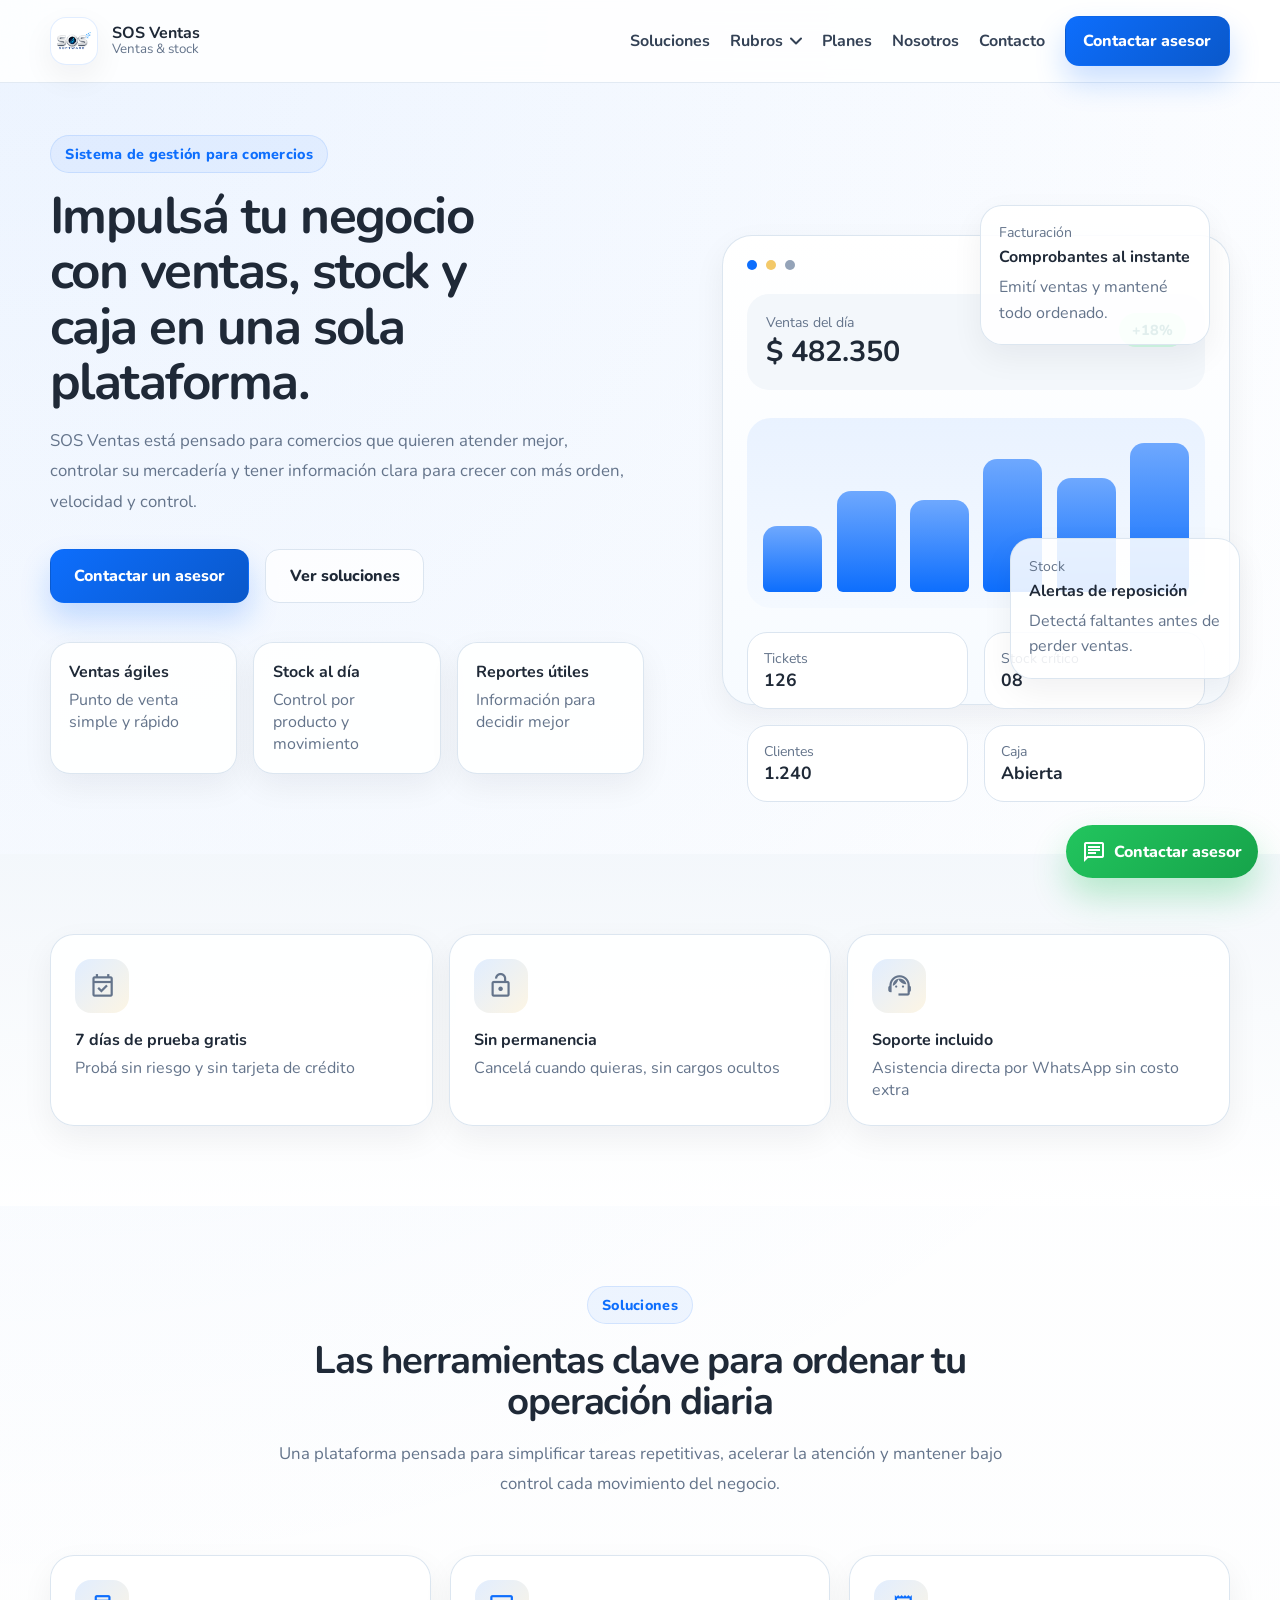
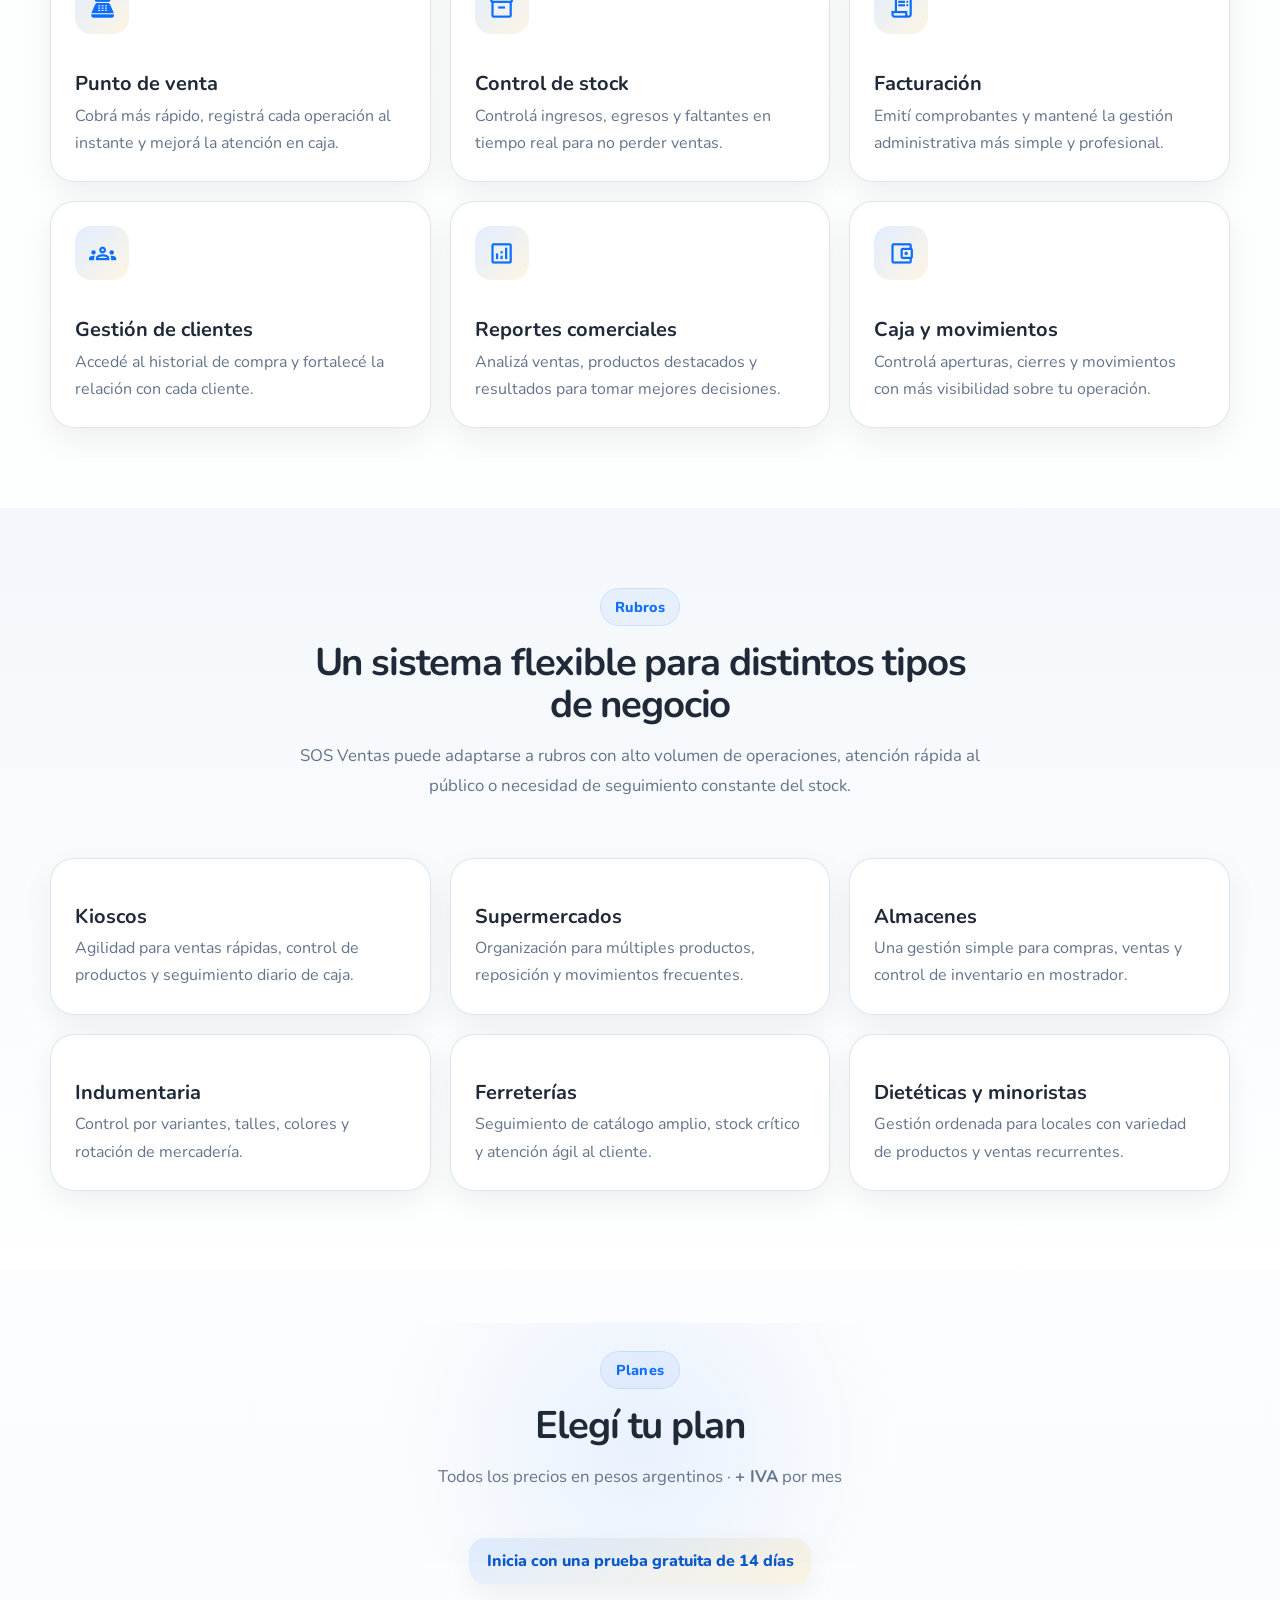
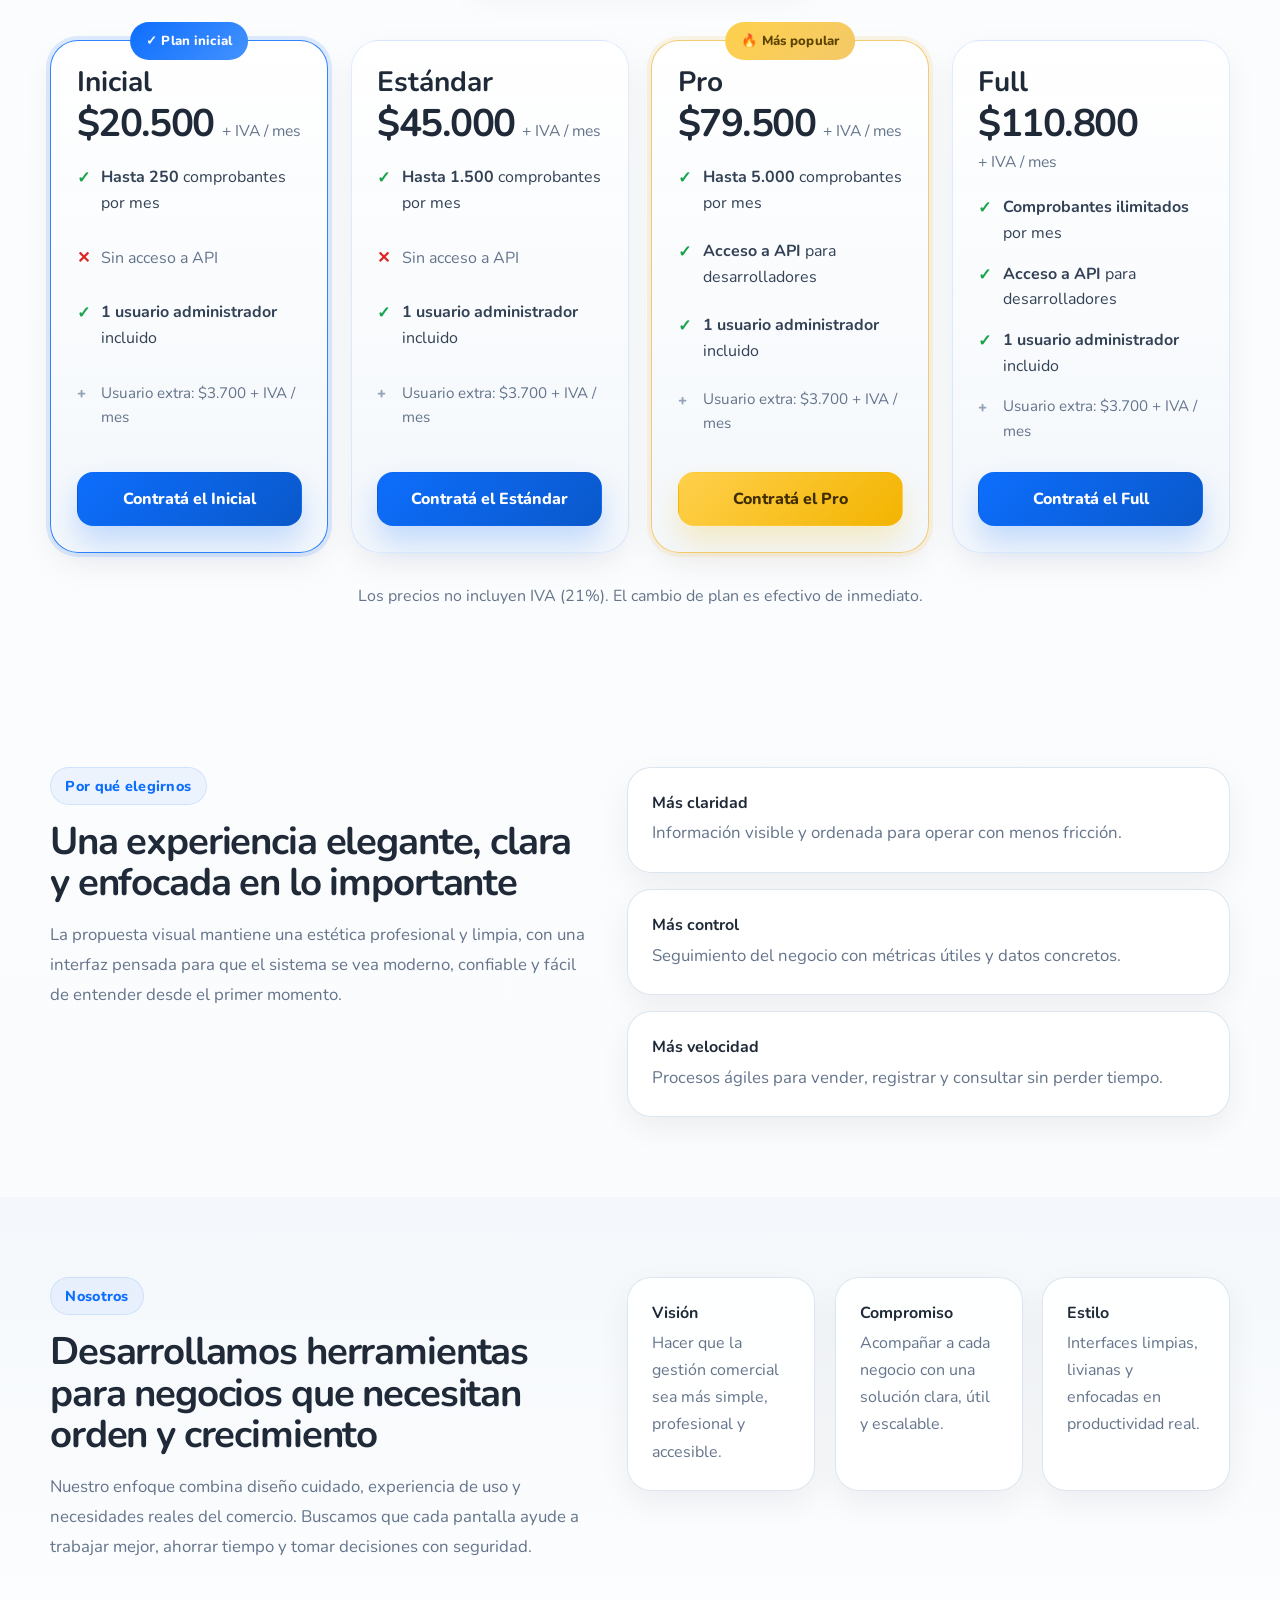
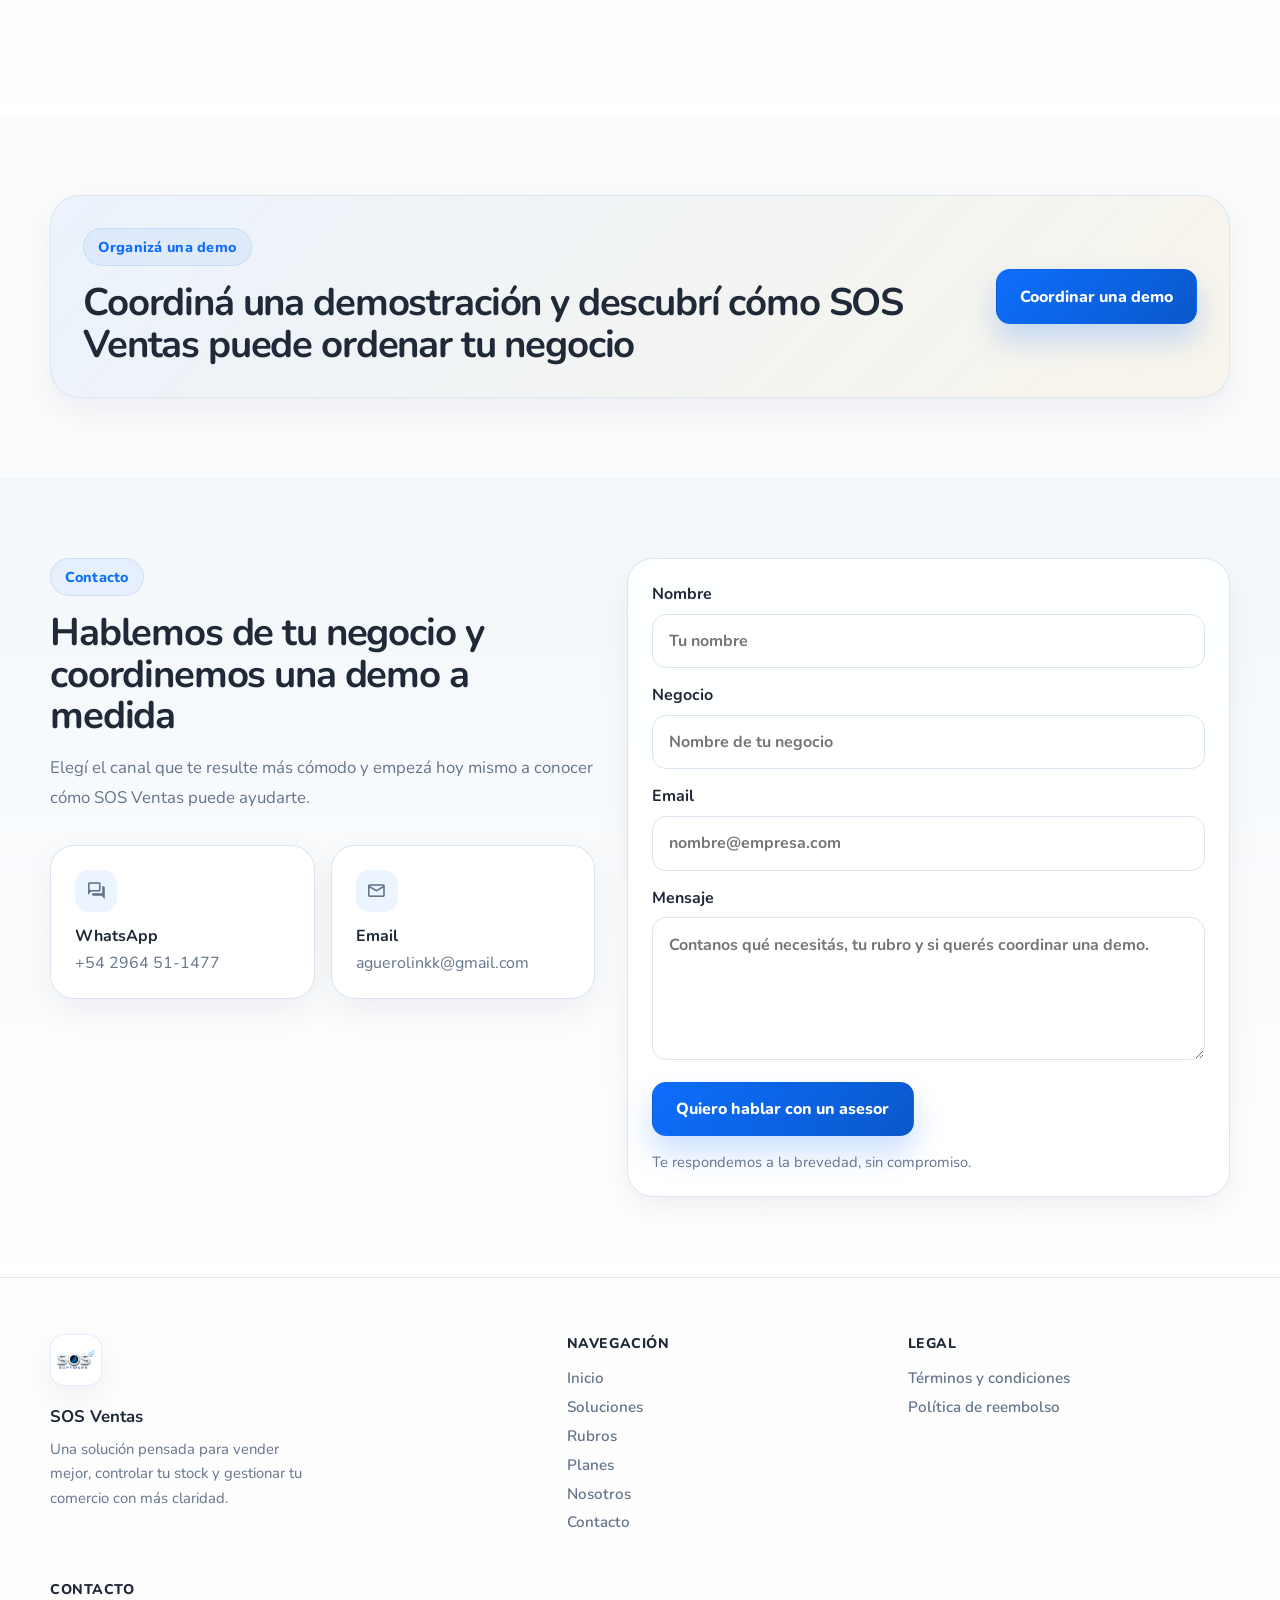
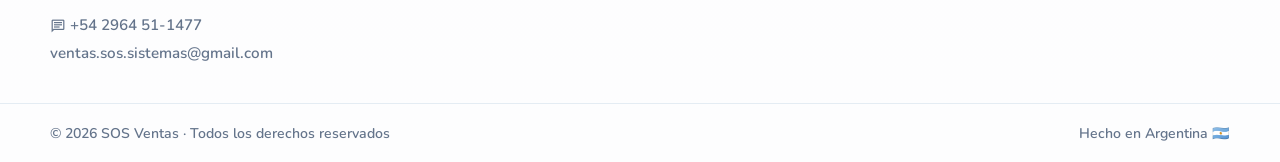
==== commit fc99fea2: "Cambio texto de prueba gratis" ====
--- a/index.html
+++ b/index.html
@@ -151,7 +151,7 @@
                     <div class="icon" aria-hidden="true">
                         <span class="material-symbols-outlined">event_available</span>
                     </div>
-                    <strong>14 días de prueba gratis</strong>
+                    <strong>7 días de prueba gratis</strong>
                     <span>Probá sin riesgo y sin tarjeta de crédito</span>
                 </article>
                 <article>
